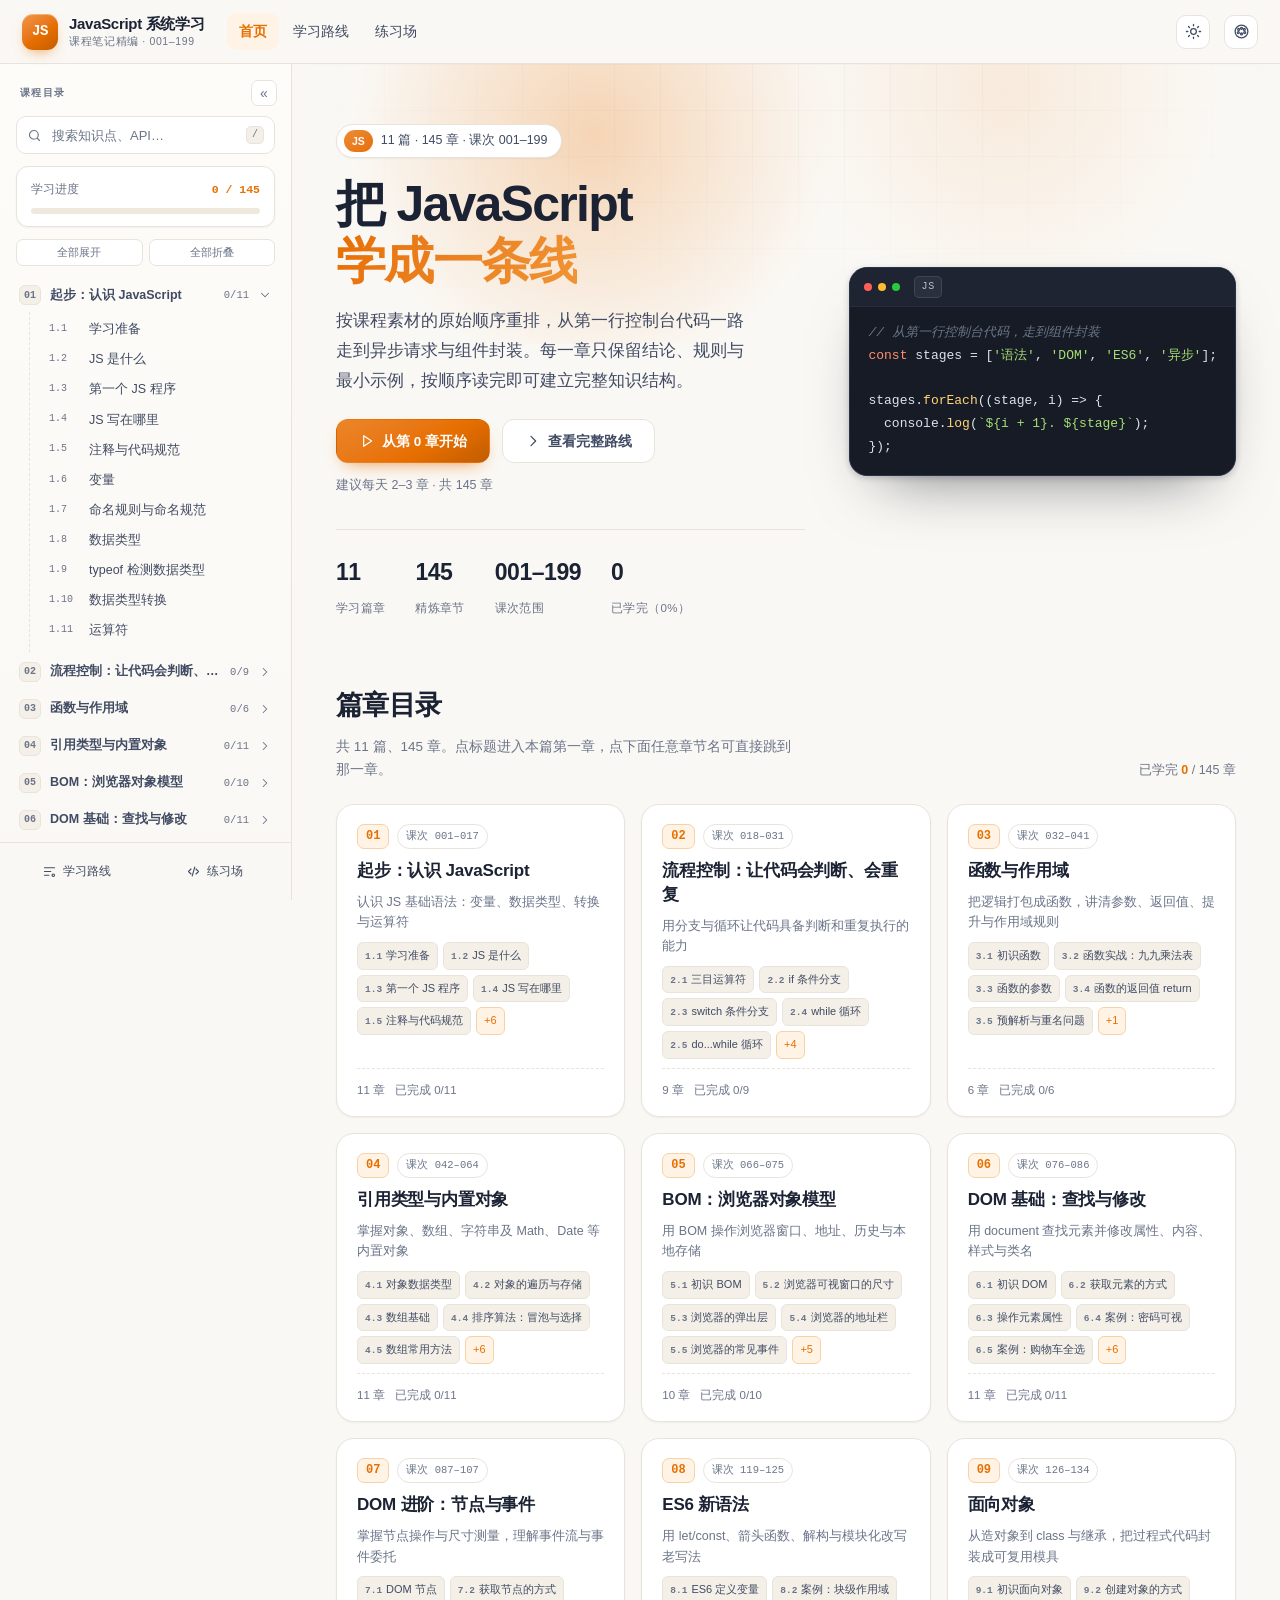
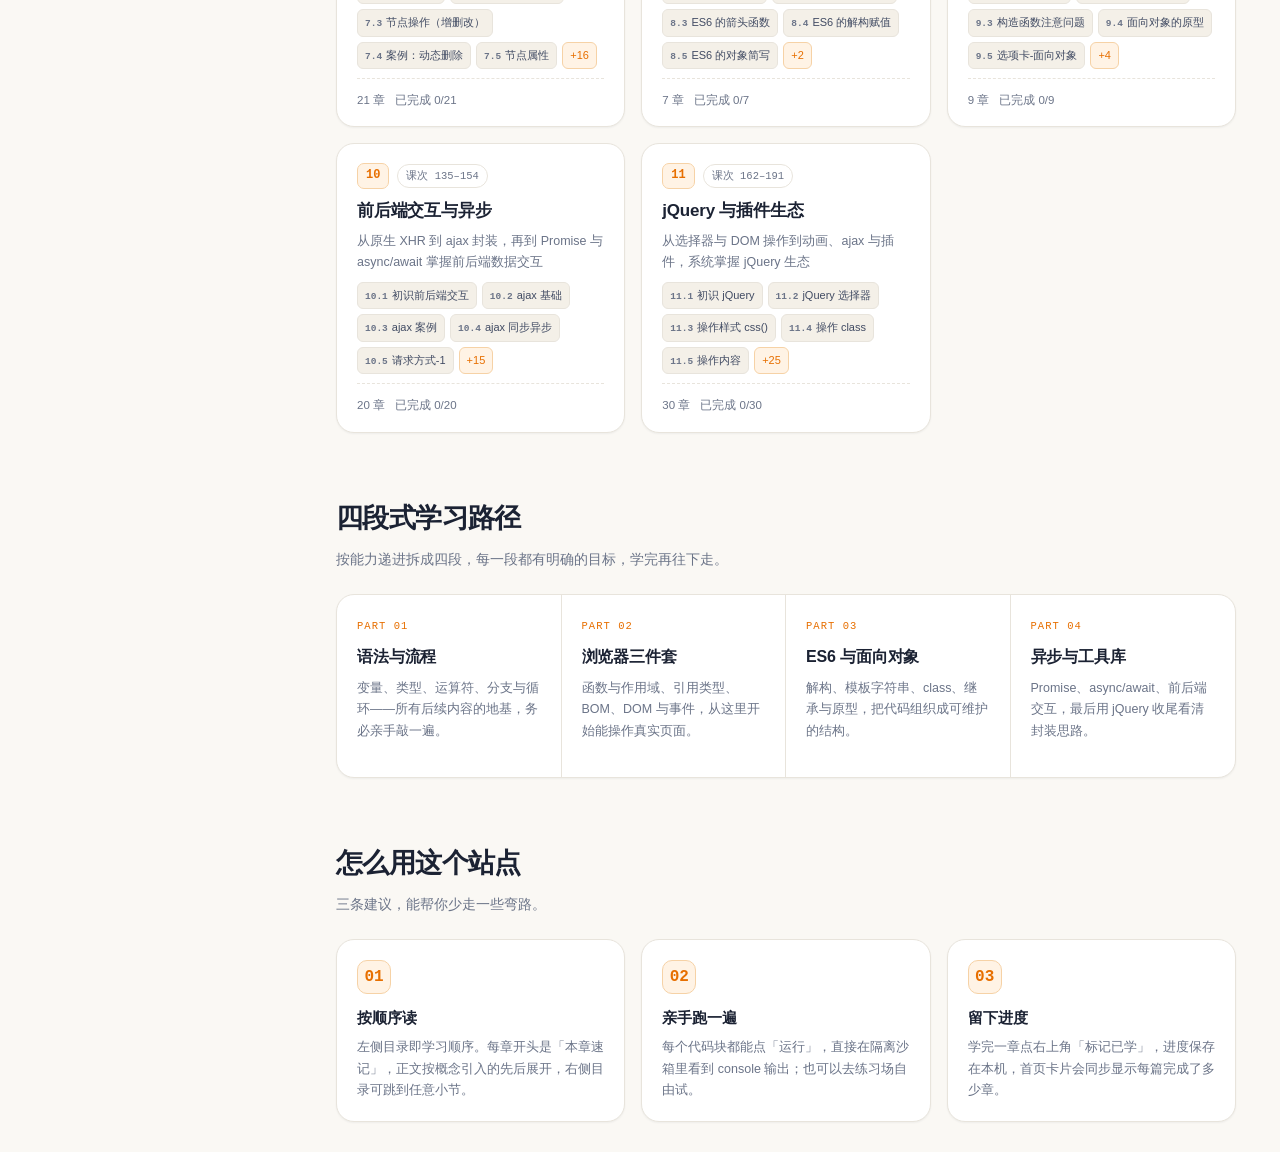
==== index.html @ 67ab448b "deploy: js static site" ====
<!DOCTYPE html>
<html lang="zh-CN" data-theme="warm" data-dark="false" data-font="m" data-leading="normal" data-width="normal">
<head>
  <meta charset="UTF-8" />
  <meta name="viewport" content="width=device-width, initial-scale=1.0" />
  <meta name="description" content="按课程顺序系统学习 JavaScript：从基础语法、BOM、DOM 到 ES6、面向对象、异步交互与 jQuery。" />
  <title>JavaScript 系统学习 · 课程笔记精编</title>
  <script>
    /* 首屏防闪：在样式加载前先把上次选择的主题与阅读参数写到 html 上 */
    (function () {
      var THEMES = ['warm', 'slate', 'forest', 'ocean', 'rose', 'midnight'];
      var saved = null;
      try { saved = JSON.parse(localStorage.getItem('jsweb.appearance') || 'null'); } catch (e) {}
      var q = new URLSearchParams(location.search).get('theme');
      if (q && THEMES.indexOf(q) > -1) saved = Object.assign({}, saved || {}, { theme: q });
      if (!saved) return;
      var root = document.documentElement;
      var t = THEMES.indexOf(saved.theme) > -1 ? saved.theme : 'warm';
      root.setAttribute('data-theme', t);
      root.setAttribute('data-dark', t === 'midnight' ? 'true' : 'false');
      if (saved.ink && saved.ink !== 'auto') root.setAttribute('data-ink', saved.ink);
      if (saved.codeBg) root.setAttribute('data-code-bg', saved.codeBg);
      if (saved.codeInk) root.setAttribute('data-code-ink', saved.codeInk);
      if (saved.font) root.setAttribute('data-font', saved.font);
      if (saved.leading) root.setAttribute('data-leading', saved.leading);
      if (saved.width) root.setAttribute('data-width', saved.width);
    })();
  </script>
  <link rel="stylesheet" href="assets/css/style.css?v=20261111b" />
</head>
<body>

  <!-- ================= 顶栏（整页宽） ================= -->
  <header class="topbar">
    <button class="icon-btn menu-btn" id="menuBtn" aria-label="打开目录">
      <svg viewBox="0 0 24 24" class="icon" aria-hidden="true"><path d="M4 7h16M4 12h16M4 17h16"/></svg>
    </button>

    <a class="brand" href="#/home">
      <span class="brand-mark">JS</span>
      <span class="brand-text">
        <span class="brand-name">JavaScript 系统学习</span>
        <span class="brand-sub">课程笔记精编 · 001–199</span>
      </span>
    </a>

    <nav class="topbar-nav" aria-label="主导航">
      <a href="#/home" data-nav="home" class="active">首页</a>
      <a href="#/roadmap" data-nav="roadmap">学习路线</a>
      <a href="#/playground" data-nav="playground">练习场</a>
    </nav>

    <div class="topbar-spacer"></div>

    <button class="icon-btn" id="themeBtn" aria-label="切换明暗" title="快速切换明暗">
      <svg viewBox="0 0 24 24" class="icon icon-sun" aria-hidden="true"><circle cx="12" cy="12" r="4"/><path d="M12 2v2M12 20v2M4.9 4.9l1.4 1.4M17.7 17.7l1.4 1.4M2 12h2M20 12h2M4.9 19.1l1.4-1.4M17.7 6.3l1.4-1.4"/></svg>
      <svg viewBox="0 0 24 24" class="icon icon-moon" aria-hidden="true"><path d="M20 14.5A8.5 8.5 0 1 1 9.5 4a7 7 0 0 0 10.5 10.5z"/></svg>
    </button>
    <button class="icon-btn" id="settingsBtn" aria-label="阅读外观设置" title="阅读外观设置">
      <svg viewBox="0 0 24 24" class="icon" aria-hidden="true"><circle cx="12" cy="12" r="9"/><circle cx="8" cy="9" r="1.4"/><circle cx="12" cy="7.5" r="1.4"/><circle cx="16" cy="9" r="1.4"/><circle cx="16.5" cy="13.5" r="1.4"/><circle cx="12" cy="15.5" r="1.4"/><circle cx="7.5" cy="13.5" r="1.4"/></svg>
    </button>
    <button class="text-btn" id="doneBtn" hidden>
      <svg viewBox="0 0 24 24" class="icon" aria-hidden="true"><path d="M4 12l5 5L20 6"/></svg>
      <span>标记已学</span>
    </button>

    <div class="read-progress" id="readProgress" hidden></div>

    <div class="settings-panel" id="settingsPanel" hidden>
      <div class="settings-head"><strong>阅读外观</strong><button id="settingsReset" type="button">重置</button></div>
      <div class="settings-body">
      <div class="settings-group">
        <label>主题风格 <span class="label-note">· 整套配色</span></label>
        <div class="theme-grid" data-group="theme">
          <button type="button" data-val="warm" title="暖纸橙 · 默认">
            <span class="theme-prev prev-warm"></span><span class="theme-name">暖纸橙</span>
          </button>
          <button type="button" data-val="slate" title="石墨靛 · 冷灰">
            <span class="theme-prev prev-slate"></span><span class="theme-name">石墨靛</span>
          </button>
          <button type="button" data-val="forest" title="森绿 · 米绿底">
            <span class="theme-prev prev-forest"></span><span class="theme-name">森绿</span>
          </button>
          <button type="button" data-val="ocean" title="海蓝 · 淡蓝底">
            <span class="theme-prev prev-ocean"></span><span class="theme-name">海蓝</span>
          </button>
          <button type="button" data-val="rose" title="玫瑰 · 浅粉底">
            <span class="theme-prev prev-rose"></span><span class="theme-name">玫瑰</span>
          </button>
          <button type="button" data-val="midnight" title="深夜 · 暗色">
            <span class="theme-prev prev-midnight"></span><span class="theme-name">深夜</span>
          </button>
        </div>
      </div>
      <div class="settings-group">
        <label>正文文字颜色 <span class="label-note">· 只改字色</span></label>
        <div class="opt-grid" data-group="ink">
          <button type="button" class="opt" data-val="auto"><i class="ink-auto"></i>自动</button>
          <button type="button" class="opt" data-val="black"><i class="ink-black"></i>纯黑</button>
          <button type="button" class="opt" data-val="gray"><i class="ink-gray"></i>深灰</button>
          <button type="button" class="opt" data-val="brown"><i class="ink-brown"></i>暖褐</button>
          <button type="button" class="opt" data-val="navy"><i class="ink-navy"></i>藏青</button>
        </div>
      </div>
      <div class="settings-group">
        <label>代码块背景</label>
        <div class="opt-grid" data-group="codeBg">
          <button type="button" class="opt" data-val="dark"><i class="cb-dark"></i>深墨</button>
          <button type="button" class="opt" data-val="black"><i class="cb-black"></i>纯黑</button>
          <button type="button" class="opt" data-val="navy"><i class="cb-navy"></i>深蓝</button>
          <button type="button" class="opt" data-val="light"><i class="cb-light"></i>浅色</button>
        </div>
      </div>
      <div class="settings-group">
        <label>代码字体颜色</label>
        <div class="opt-grid" data-group="codeInk">
          <button type="button" class="opt" data-val="default"><i class="ci-default"></i>彩色</button>
          <button type="button" class="opt" data-val="bright"><i class="ci-bright"></i>高亮</button>
          <button type="button" class="opt" data-val="soft"><i class="ci-soft"></i>柔和</button>
          <button type="button" class="opt" data-val="mono"><i class="ci-mono"></i>单色</button>
        </div>
      </div>
      <div class="settings-group">
        <label>排版</label>
        <div class="two-col">
          <div class="mini">
            <label>正文字号</label>
            <div class="seg" data-group="font">
              <button type="button" data-val="s">小</button>
              <button type="button" data-val="m">标准</button>
              <button type="button" data-val="l">大</button>
              <button type="button" data-val="xl">特大</button>
            </div>
          </div>
          <div class="mini">
            <label>行间距</label>
            <div class="seg" data-group="leading">
              <button type="button" data-val="compact">紧凑</button>
              <button type="button" data-val="normal">标准</button>
              <button type="button" data-val="relaxed">宽松</button>
            </div>
          </div>
          <div class="mini">
            <label>内容宽度</label>
            <div class="seg" data-group="width">
              <button type="button" data-val="narrow">窄</button>
              <button type="button" data-val="normal">标准</button>
              <button type="button" data-val="wide">宽</button>
            </div>
          </div>
        </div>
      </div>
      </div>
      <div class="settings-tip">主题与阅读参数会自动保存在本机浏览器；也可以用 <code>?theme=warm</code> 这类链接直接指定主题。</div>
    </div>
  </header>

  <!-- ================= 外壳：左目录 + 中内容 + 右小节 ================= -->
  <div class="shell">
    <aside class="sidebar" id="sidebar">
      <div class="side-head">
        <span class="side-head-title">课程目录</span>
        <button class="side-collapse" id="sideCollapseBtn" type="button" aria-label="收起目录" title="收起目录">«</button>
      </div>

      <div class="side-search">
        <svg viewBox="0 0 24 24" class="icon" aria-hidden="true"><circle cx="11" cy="11" r="7"/><path d="M20 20l-3.6-3.6"/></svg>
        <input type="search" id="searchInput" placeholder="搜索知识点、API…" autocomplete="off" aria-label="搜索章节" />
        <kbd>/</kbd>
      </div>
      <div class="search-panel" id="searchPanel" hidden></div>

      <div class="side-progress">
        <div class="side-progress-head">
          <span>学习进度</span>
          <strong id="progressText">0 / 0</strong>
        </div>
        <div class="progress-track"><div class="progress-fill" id="progressFill"></div></div>
      </div>

      <div class="nav-tools">
        <button type="button" id="expandAll">全部展开</button>
        <button type="button" id="collapseAll">全部折叠</button>
      </div>
      <nav class="side-nav" id="sideNav" aria-label="章节导航"></nav>

      <div class="side-foot">
        <a href="#/roadmap" class="foot-link" data-nav="roadmap">
          <svg viewBox="0 0 24 24" class="icon" aria-hidden="true"><path d="M4 6h16M4 12h10M4 18h7"/><circle cx="18" cy="18" r="2"/></svg>
          学习路线
        </a>
        <a href="#/playground" class="foot-link" data-nav="playground">
          <svg viewBox="0 0 24 24" class="icon" aria-hidden="true"><path d="M8 8l-4 4 4 4M16 8l4 4-4 4M14 5l-4 14"/></svg>
          练习场
        </a>
      </div>
    </aside>

    <div class="sidebar-mask" id="sidebarMask"></div>

    <main class="main">
      <button class="side-expand" id="sideExpandBtn" type="button" aria-label="展开目录" title="展开目录">
        <svg viewBox="0 0 24 24" class="icon" aria-hidden="true"><path d="M9 5l7 7-7 7"/></svg>
      </button>
      <div class="doc-with-toc" id="docWrap">
        <div class="doc" id="view" tabindex="-1"></div>
        <aside class="toc" id="pageToc" hidden aria-label="本页目录"></aside>
      </div>
    </main>
  </div>

  <div class="toast" id="toast" role="status" aria-live="polite"></div>

  <script src="assets/data/content.js?v=20261111b"></script>
  <script src="assets/js/markdown.js?v=20261111b"></script>
  <script src="assets/js/runner.js?v=20261111b"></script>
  <script src="assets/js/app.js?v=20261111b"></script>
</body>
</html>
---- assets/css/style.css ----
/* ============================================================
   JavaScript 系统学习 · 视觉系统
   与 java/ 站点保持同一套设计语言：
   暖纸底 + 细描边 + 深色代码块 + 橙色强调
   主题：html[data-theme] = warm | slate | forest | ocean | rose | midnight
   ============================================================ */

/* ---------- 暖纸橙（默认） ---------- */
html[data-theme="warm"] {
  --bg: #faf8f4;
  --bg-soft: #f4f0e8;
  --bg-hover: #efe8dc;
  --panel: #ffffff;
  --panel-2: #fdfcf9;
  --border: #e8e4dc;
  --border-strong: #d8d1c3;
  --text: #1b2233;
  --text-2: #414b63;
  --text-3: #6b7488;
  --accent: #e76f00;
  --accent-strong: #c25c00;
  --accent-soft: #fff3e5;
  --accent-border: #f6d2a6;
  --ok: #17876a;
  --tip: #17876a;
  --warn: #b4690e;
  --amber: #a86412;
}

/* ---------- 石墨靛 ---------- */
html[data-theme="slate"] {
  --bg: #f6f7fa;
  --bg-soft: #eef0f5;
  --bg-hover: #e4e7ef;
  --panel: #ffffff;
  --panel-2: #fbfcfe;
  --border: #e1e5ec;
  --border-strong: #ccd2dd;
  --text: #182032;
  --text-2: #455066;
  --text-3: #6c778c;
  --accent: #4a5bd0;
  --accent-strong: #3746b4;
  --accent-soft: #eef1ff;
  --accent-border: #d2d9ff;
  --ok: #157f5c;
  --tip: #0f766e;
  --warn: #a8660d;
  --amber: #9a6a12;
}

/* ---------- 森绿 ---------- */
html[data-theme="forest"] {
  --bg: #f5f9f4;
  --bg-soft: #eaf2e7;
  --bg-hover: #dfead9;
  --panel: #fdfefb;
  --panel-2: #fbfdf8;
  --border: #dde8d8;
  --border-strong: #c5d6bc;
  --text: #1c2a20;
  --text-2: #46604e;
  --text-3: #6f8877;
  --accent: #2f855a;
  --accent-strong: #226b46;
  --accent-soft: #e7f4ea;
  --accent-border: #bfe2ce;
  --ok: #1d7a4d;
  --tip: #0f766e;
  --warn: #96650f;
  --amber: #8a6514;
}

/* ---------- 海蓝 ---------- */
html[data-theme="ocean"] {
  --bg: #f4f8fd;
  --bg-soft: #eaf2fb;
  --bg-hover: #dde9f7;
  --panel: #fbfdff;
  --panel-2: #f9fcff;
  --border: #dbe6f3;
  --border-strong: #c2d3e7;
  --text: #16233a;
  --text-2: #3f5271;
  --text-3: #6b809c;
  --accent: #2563c9;
  --accent-strong: #1c4fa5;
  --accent-soft: #e7f0fd;
  --accent-border: #c6dcf7;
  --ok: #12796a;
  --tip: #0d7c8a;
  --warn: #a76510;
  --amber: #96690f;
}

/* ---------- 玫瑰 ---------- */
html[data-theme="rose"] {
  --bg: #fdf7f7;
  --bg-soft: #f9edee;
  --bg-hover: #f2dfe1;
  --panel: #fffdfd;
  --panel-2: #fffafb;
  --border: #f0dcdf;
  --border-strong: #e2c4c8;
  --text: #2b1f22;
  --text-2: #5c4348;
  --text-3: #8a6d72;
  --accent: #c94b63;
  --accent-strong: #a83a50;
  --accent-soft: #fdecef;
  --accent-border: #f3c8d0;
  --ok: #1a7a5e;
  --tip: #0f7381;
  --warn: #a8620c;
  --amber: #9b6512;
}

/* ---------- 深夜（暗色） ---------- */
html[data-theme="midnight"] {
  --bg: #15171d;
  --bg-soft: #1b1e26;
  --bg-hover: #242833;
  --panel: #1e222b;
  --panel-2: #22262f;
  --border: #2c313d;
  --border-strong: #3b4250;
  --text: #e9e7e2;
  --text-2: #b3b8c4;
  --text-3: #878e9d;
  --accent: #ff9d3d;
  --accent-strong: #ffb262;
  --accent-soft: #2c2519;
  --accent-border: #4a3a22;
  --ok: #6bd0a0;
  --tip: #5ed0bf;
  --warn: #e8a863;
  --amber: #e2b668;
}

/* ---------- 共享变量 ---------- */
:root {
  --code-bg: #171b26;
  --code-head: #1e2432;
  --code-border: #262d3d;
  --code-text: #dbe2f0;
  --code-kw: #ff8f6b;
  --code-str: #a5e075;
  --code-num: #f6bd6b;
  --code-com: #6b7789;
  --code-fn: #ffd479;

  --shadow-sm: 0 1px 2px rgba(27, 34, 51, .05);
  --shadow: 0 4px 16px -4px rgba(27, 34, 51, .10), 0 1px 3px rgba(27, 34, 51, .04);
  --shadow-lg: 0 18px 46px -18px rgba(27, 34, 51, .22), 0 4px 12px -6px rgba(27, 34, 51, .08);

  --radius-sm: 8px;
  --radius: 12px;
  --radius-lg: 18px;
  --topbar-h: 64px;

  --sans: -apple-system, BlinkMacSystemFont, "Segoe UI", "PingFang SC",
    "Hiragino Sans GB", "Microsoft YaHei", "Source Han Sans SC", sans-serif;
  --mono: "JetBrains Mono", "Cascadia Code", "SFMono-Regular", Consolas,
    "Liberation Mono", Menlo, monospace;

  --f-base: 15.5px;
  --f-prose: 15.5px;
  --f-code: 13px;
  --f-h1: 40px;
  --f-h3: 21px;
  --lh: 1.78;
  --content-w: 800px;

  /* 语义色底：跟随主题色与背景调和 */
  --tip-soft: #e9f7f2;
  --tip-border: #cdece2;
  --warn-soft: #fdf6e9;
  --warn-border: #f3e0bd;
  --amber-soft: #fdf6e6;
  --amber-border: #f0e0bb;
}

@supports (color: color-mix(in srgb, red 10%, white)) {
  :root {
    --tip-soft: color-mix(in srgb, var(--tip) 11%, var(--bg));
    --tip-border: color-mix(in srgb, var(--tip) 27%, var(--bg));
    --warn-soft: color-mix(in srgb, var(--warn) 12%, var(--bg));
    --warn-border: color-mix(in srgb, var(--warn) 28%, var(--bg));
    --amber-soft: color-mix(in srgb, var(--amber) 12%, var(--bg));
    --amber-border: color-mix(in srgb, var(--amber) 28%, var(--bg));
  }
}

/* 暗色主题的阴影与代码块 */
html[data-dark="true"] {
  --shadow-sm: 0 1px 2px rgba(0, 0, 0, .3);
  --shadow: 0 4px 18px rgba(0, 0, 0, .34);
  --shadow-lg: 0 20px 50px rgba(0, 0, 0, .5);
  --code-bg: #1a1e28;
  --code-head: #232936;
  --code-border: #262c3a;
}

/* ============ 字号 / 行距 / 宽度 ============ */
html[data-font="s"] { --f-base: 14px; --f-prose: 14px; --f-code: 12px; --f-h1: 34px; --f-h3: 19px; }
html[data-font="l"] { --f-base: 16.5px; --f-prose: 16.5px; --f-code: 14px; --f-h1: 43px; --f-h3: 23px; }
html[data-font="xl"] { --f-base: 17.5px; --f-prose: 18px; --f-code: 15px; --f-h1: 46px; --f-h3: 25px; }
html[data-leading="compact"] { --lh: 1.6; }
html[data-leading="relaxed"] { --lh: 2.05; }
html[data-width="narrow"] { --content-w: 700px; }
html[data-width="wide"] { --content-w: 980px; }

/* ============ 基础 ============ */
* { box-sizing: border-box; }
[hidden] { display: none !important; }
html, body { margin: 0; padding: 0; height: 100%; }
body {
  font-family: var(--sans);
  background: var(--bg);
  color: var(--text);
  font-size: var(--f-base);
  line-height: 1.75;
  -webkit-font-smoothing: antialiased;
  text-rendering: optimizeLegibility;
}
a { color: inherit; text-decoration: none; }
button, input, textarea { font-family: inherit; }
button { cursor: pointer; }
.icon { width: 18px; height: 18px; fill: none; stroke: currentColor; stroke-width: 1.8; stroke-linecap: round; stroke-linejoin: round; flex: none; }
::selection { background: var(--accent-border); color: var(--text); }
* { scrollbar-width: thin; scrollbar-color: var(--border-strong) transparent; }
*::-webkit-scrollbar { width: 9px; height: 9px; }
*::-webkit-scrollbar-thumb { background: var(--border-strong); border-radius: 8px; border: 2px solid transparent; background-clip: padding-box; }
*::-webkit-scrollbar-thumb:hover { background: var(--text-3); background-clip: padding-box; }

/* ============ 布局：顶栏 + 左目录 + 中内容 + 右小节 ============ */
.shell { display: flex; align-items: flex-start; padding-top: var(--topbar-h); min-height: 100vh; }
.main { flex: 1; min-width: 0; }
.doc-with-toc {
  display: flex; align-items: flex-start; gap: 40px;
  max-width: 1180px; margin: 0 auto; padding: 0;
}
.doc-with-toc.is-reader { padding: 38px 44px 90px; }
.doc { flex: 1; min-width: 0; outline: none; }
.doc-with-toc.has-toc .doc { max-width: var(--content-w); }
.doc-with-toc:not(.is-reader) > .doc > .content { padding: 34px 44px 84px; }

/* 右侧本页目录 */
.toc {
  position: sticky; top: calc(var(--topbar-h) + 30px);
  width: 210px; flex: none; font-size: 12.5px;
  max-height: calc(100vh - var(--topbar-h) - 56px); overflow-y: auto;
}
.toc[hidden] { display: none; }
.toc-title {
  font-size: 10px; font-weight: 700; letter-spacing: .13em; text-transform: uppercase;
  color: var(--text-3); margin-bottom: 10px;
}
.toc-item {
  display: block; width: 100%; text-align: left; border: 0; background: transparent;
  color: var(--text-3); font-size: 12.5px; line-height: 1.5;
  padding: 5px 0 5px 11px; border-left: 2px solid var(--border); cursor: pointer;
  transition: color .15s, border-color .15s;
}
.toc-item:hover { color: var(--text); border-left-color: var(--border-strong); }
.toc-item.on { color: var(--accent); border-left-color: var(--accent); font-weight: 650; }

/* ============ 侧边栏 ============ */
.sidebar {
  position: sticky;
  top: var(--topbar-h);
  width: 292px;
  flex: none;
  height: calc(100vh - var(--topbar-h));
  background: linear-gradient(180deg, var(--panel-2), var(--bg));
  border-right: 1px solid var(--border);
  display: flex;
  flex-direction: column;
  z-index: 30;
}
.side-head {
  display: flex; align-items: center; justify-content: space-between;
  padding: 16px 14px 10px 20px;
}
.side-head-title {
  font-size: 10px; font-weight: 700; letter-spacing: .14em;
  text-transform: uppercase; color: var(--text-3);
}
.side-collapse {
  flex: none; width: 26px; height: 26px;
  border: 1px solid var(--border); background: var(--panel); color: var(--text-3);
  border-radius: 7px; font-size: 14px; line-height: 1; display: grid; place-items: center;
  transition: .16s;
}
.side-collapse:hover { color: var(--accent); border-color: var(--accent-border); background: var(--accent-soft); }
.brand-mark {
  width: 36px; height: 36px; flex: none;
  display: grid; place-items: center;
  border-radius: 11px;
  background: var(--accent);
  background: linear-gradient(145deg,
    color-mix(in srgb, var(--accent) 72%, #ffffff),
    var(--accent) 55%,
    var(--accent-strong));
  color: #fff;
  font-family: var(--mono);
  font-weight: 700; font-size: 14px; letter-spacing: -.5px;
  box-shadow: 0 6px 14px -6px color-mix(in srgb, var(--accent) 70%, transparent),
    inset 0 1px 0 rgba(255, 255, 255, .35);
}
html[data-dark="true"] .brand-mark { color: #171a22; }
.brand-text { display: flex; flex-direction: column; line-height: 1.25; min-width: 0; }
.brand-text strong { font-size: 14.5px; letter-spacing: -.2px; font-weight: 700; }
.brand-text small { font-size: 10.5px; color: var(--text-3); margin-top: 3px; letter-spacing: .06em; }

.side-search {
  margin: 0 16px 12px;
  display: flex; align-items: center; gap: 8px;
  background: var(--panel);
  border: 1px solid var(--border);
  border-radius: 10px;
  padding: 0 10px;
  height: 38px;
  transition: border-color .16s, box-shadow .16s;
}
.side-search:focus-within { border-color: var(--accent-border); box-shadow: 0 0 0 3px var(--accent-soft); }
.side-search .icon { width: 15px; height: 15px; color: var(--text-3); }
.side-search input { flex: 1; min-width: 0; border: 0; outline: 0; background: transparent; color: var(--text); font-size: 13px; }
.side-search input::placeholder { color: var(--text-3); }
.side-search input::-webkit-search-cancel-button,
.side-search input::-webkit-search-decoration { -webkit-appearance: none; appearance: none; }
.side-search kbd {
  font-family: var(--mono); font-size: 10px; color: var(--text-3);
  border: 1px solid var(--border); border-radius: 5px; padding: 0 5px; line-height: 16px;
  background: var(--bg-soft);
}

.search-panel {
  position: absolute; left: 12px; right: 12px; top: 96px;
  max-height: 380px; overflow-y: auto;
  background: var(--panel); border: 1px solid var(--border-strong);
  border-radius: var(--radius); box-shadow: var(--shadow-lg); z-index: 60; padding: 6px;
}
.search-panel[hidden] { display: none; }
.search-hit { display: block; width: 100%; text-align: left; border: 0; background: transparent; border-radius: 8px; padding: 8px 10px; color: var(--text); }
.search-hit:hover, .search-hit:focus { background: var(--accent-soft); outline: none; }
.search-hit b { display: block; font-size: 13px; font-weight: 650; }
.search-hit span { display: block; font-size: 11.5px; color: var(--text-3); white-space: nowrap; overflow: hidden; text-overflow: ellipsis; }
.search-empty { padding: 14px 12px; color: var(--text-3); font-size: 12.5px; text-align: center; }
.search-count { padding: 6px 10px 8px; font-size: 11px; color: var(--text-3); border-bottom: 1px solid var(--border); margin-bottom: 4px; }
mark { background: var(--accent-soft); color: var(--accent-strong); border-radius: 3px; padding: 0 2px; }

.side-progress {
  margin: 0 16px 12px; padding: 12px 14px;
  background: var(--panel);
  border: 1px solid var(--border);
  border-radius: var(--radius);
  box-shadow: var(--shadow-sm);
}
.side-progress-head { display: flex; justify-content: space-between; align-items: baseline; font-size: 11.5px; color: var(--text-3); margin-bottom: 8px; }
.side-progress-head strong { font-family: var(--mono); font-size: 11.5px; color: var(--accent); font-weight: 700; }
.progress-track { height: 6px; border-radius: 99px; background: var(--bg-hover); overflow: hidden; }
.progress-fill {
  height: 100%; width: 0; border-radius: 99px;
  background: var(--accent);
  background: linear-gradient(90deg, var(--accent), color-mix(in srgb, var(--accent) 55%, #ffd08a));
  transition: width .45s cubic-bezier(.2, .8, .3, 1);
}

.nav-tools { display: flex; gap: 6px; padding: 0 16px 10px; }
.nav-tools button {
  flex: 1; border: 1px solid var(--border); background: var(--panel); color: var(--text-3);
  font-size: 11px; border-radius: 7px; padding: 5px 0; transition: .16s;
}
.nav-tools button:hover { color: var(--accent); border-color: var(--accent-border); background: var(--accent-soft); }

.side-nav { flex: 1; overflow-y: auto; padding: 2px 10px 18px; }
.nav-part { margin-bottom: 3px; }
.nav-part-head {
  width: 100%; display: flex; align-items: center; gap: 9px;
  border: 0; background: transparent; color: var(--text-2);
  padding: 7px 9px; border-radius: 8px; text-align: left;
  font-size: 12.5px; font-weight: 600;
  transition: background .15s, color .15s;
}
.nav-part-head:hover { background: var(--bg-hover); color: var(--text); }
.nav-part-head .part-no {
  font-family: var(--mono); font-size: 10px; color: var(--text-3);
  background: var(--bg-soft); border: 1px solid var(--border);
  border-radius: 6px; min-width: 22px; height: 20px; display: grid; place-items: center; flex: none;
  transition: .15s;
}
.nav-part-head:hover .part-no { color: var(--accent); border-color: var(--accent-border); background: var(--accent-soft); }
.nav-part-head .part-title { flex: 1; min-width: 0; white-space: nowrap; overflow: hidden; text-overflow: ellipsis; }
.nav-part-head .part-count { font-size: 10.5px; color: var(--text-3); font-weight: 400; font-family: var(--mono); }
.nav-part.part-done .part-no { background: var(--tip-soft); color: var(--tip); border-color: var(--tip-border); }
.nav-part-head .chev { width: 14px; height: 14px; transition: transform .2s; color: var(--text-3); }
.nav-part.collapsed .chev { transform: rotate(-90deg); }
.nav-part.collapsed .nav-chapters { display: none; }
.nav-chapters { padding: 2px 0 6px 10px; border-left: 1px dashed var(--border); margin-left: 19px; }
.nav-ch {
  display: flex; align-items: center; gap: 8px;
  padding: 6px 9px; border-radius: 8px;
  font-size: 12.5px; color: var(--text-2); line-height: 1.45;
  position: relative; transition: background .15s, color .15s, box-shadow .15s;
}
.nav-ch:hover { background: var(--panel); color: var(--text); box-shadow: var(--shadow-sm); }
.nav-ch .ch-no { font-family: var(--mono); font-size: 10px; color: var(--text-3); min-width: 32px; flex: none; }
.nav-ch .ch-title { flex: 1; min-width: 0; white-space: nowrap; overflow: hidden; text-overflow: ellipsis; }
.nav-ch .ch-check { width: 13px; height: 13px; color: var(--ok); flex: none; display: none; }
.nav-ch.done .ch-check { display: block; }
.nav-ch.active { background: var(--panel); color: var(--text); font-weight: 650; box-shadow: var(--shadow-sm); }
.nav-ch.active::before {
  content: ""; position: absolute; left: -11px; top: 6px; bottom: 6px; width: 2.5px;
  border-radius: 0 3px 3px 0; background: var(--accent);
}
.nav-ch.active .ch-no { color: var(--accent); }
.nav-hidden { display: none !important; }

.side-foot { border-top: 1px solid var(--border); padding: 10px; display: flex; gap: 6px; }
.foot-link { flex: 1; display: flex; align-items: center; justify-content: center; gap: 6px; padding: 8px 4px; border-radius: 8px; font-size: 12px; color: var(--text-2); transition: .15s; }
.foot-link .icon { width: 15px; height: 15px; }
.foot-link:hover { background: var(--panel); color: var(--accent); box-shadow: var(--shadow-sm); }
.foot-link.active { background: var(--accent-soft); color: var(--accent); box-shadow: inset 0 0 0 1px var(--accent-border); }
.sidebar-mask { display: none; }

/* ============ 顶栏（整页宽，固定） ============ */
.topbar {
  position: fixed; inset: 0 0 auto 0;
  height: var(--topbar-h);
  border-bottom: 1px solid var(--border);
  display: flex; align-items: center; gap: 14px;
  padding: 0 22px;
  background: var(--bg);
  background: color-mix(in srgb, var(--bg) 88%, transparent);
  backdrop-filter: saturate(180%) blur(14px);
  z-index: 50;
}
.brand { display: flex; align-items: center; gap: 11px; flex: none; }
.brand-name { display: block; font-size: 15px; font-weight: 750; letter-spacing: -.02em; line-height: 1.2; }
.brand-sub { display: block; font-size: 10.5px; color: var(--text-3); letter-spacing: .06em; margin-top: 2px; }
.topbar-nav { display: flex; align-items: center; gap: 2px; margin-left: 8px; }
.topbar-nav a {
  font-size: 13.5px; color: var(--text-2); padding: 7px 12px; border-radius: 9px;
  transition: background .16s, color .16s;
}
.topbar-nav a:hover { background: var(--accent-soft); color: var(--accent); }
.topbar-nav a.active { color: var(--accent); background: var(--accent-soft); font-weight: 650; }
.topbar-spacer { flex: 1; }
.read-progress { position: absolute; left: 0; bottom: -1px; height: 2px; width: 0; background: linear-gradient(90deg, var(--accent), #ffb547); z-index: 2; transition: width .1s linear; }
.read-progress[hidden] { display: none; }
.icon-btn {
  width: 34px; height: 34px;
  border: 1px solid var(--border); background: var(--panel); color: var(--text-2);
  border-radius: 10px; display: grid; place-items: center; transition: .16s;
}
.icon-btn:hover { border-color: var(--accent-border); color: var(--accent); background: var(--accent-soft); }
.icon-btn:active { transform: scale(.96); }
.icon-btn .icon { width: 17px; height: 17px; }
.icon-moon { display: none; }
html[data-dark="true"] .icon-sun { display: none; }
html[data-dark="true"] .icon-moon { display: block; }
.text-btn {
  display: flex; align-items: center; gap: 6px; height: 34px; padding: 0 12px;
  border: 1px solid var(--border); background: var(--panel); color: var(--text-2);
  border-radius: 10px; font-size: 12.5px; font-weight: 500; transition: .16s;
}
.text-btn:hover { border-color: var(--accent-border); color: var(--accent); background: var(--accent-soft); }
.text-btn.is-done { border-color: var(--tip-border); background: var(--tip-soft); color: var(--tip); }
.text-btn .icon { width: 15px; height: 15px; }
.menu-btn { display: none; }

/* ============ 页面通用 ============ */
.eyebrow {
  display: inline-flex; align-items: center; gap: 8px;
  font-size: 11px; font-weight: 700; letter-spacing: .12em; text-transform: uppercase;
  color: var(--accent); background: var(--accent-soft); border: 1px solid var(--accent-border);
  padding: 4px 11px; border-radius: 99px; margin-bottom: 16px;
  width: fit-content;
}
h1.page-title { font-size: var(--f-h1); line-height: 1.2; letter-spacing: -.025em; margin: 0 0 14px; font-weight: 800; }
.page-lead { font-size: 16.5px; color: var(--text-2); line-height: 1.8; margin: 0 0 28px; max-width: 66ch; }

.btn {
  display: inline-flex; align-items: center; gap: 7px;
  height: 40px; padding: 0 18px; border-radius: 10px;
  font-size: 13.5px; font-weight: 600; border: 1px solid transparent;
  transition: transform .16s, box-shadow .16s, background .16s;
  white-space: nowrap;
}
.btn:hover { transform: translateY(-1px); }
.btn-primary {
  background: var(--accent);
  background: linear-gradient(150deg, color-mix(in srgb, var(--accent) 84%, #ffffff), var(--accent) 60%, var(--accent-strong));
  color: #fff;
  box-shadow: 0 8px 18px -10px color-mix(in srgb, var(--accent) 85%, transparent);
}
html[data-dark="true"] .btn-primary { color: #171a22; }
.btn-primary:hover { filter: brightness(1.04); }
.btn-ghost { background: var(--panel); border-color: var(--border); color: var(--text-2); }
.btn-ghost:hover { border-color: var(--accent-border); color: var(--accent); }
.btn .icon { width: 16px; height: 16px; }

.section-title {
  font-size: 24px; font-weight: 780; letter-spacing: -.02em;
  margin: 46px 0 6px; display: flex; align-items: center; gap: 11px;
}
.section-title::before { content: ""; width: 3px; height: 18px; border-radius: 3px; background: var(--accent); }
.section-sub { font-size: 13.5px; color: var(--text-3); margin: 0 0 18px; line-height: 1.7; }

/* ============ 首页 ============ */
.home { padding-bottom: 30px; }
.hero {
  position: relative; overflow: hidden;
  max-width: 1180px; margin: 0 auto; padding: 60px 44px 44px;
}
.hero::before {
  content: ""; position: absolute; inset: -40% -10% auto -10%; height: 520px;
  background:
    radial-gradient(closest-side, color-mix(in srgb, var(--accent) 26%, transparent), transparent 78%) 16% 0/620px 620px no-repeat,
    radial-gradient(closest-side, color-mix(in srgb, var(--accent) 10%, transparent), transparent 78%) 84% 14%/540px 540px no-repeat;
  pointer-events: none; z-index: 0;
}
.hero-grid {
  position: absolute; inset: 0; z-index: 0; opacity: .5;
  background-image: linear-gradient(color-mix(in srgb, var(--text) 5%, transparent) 1px, transparent 1px),
    linear-gradient(90deg, color-mix(in srgb, var(--text) 5%, transparent) 1px, transparent 1px);
  background-size: 46px 46px;
  mask-image: radial-gradient(ellipse 80% 60% at 50% 0%, #000 20%, transparent 75%);
  -webkit-mask-image: radial-gradient(ellipse 80% 60% at 50% 0%, #000 20%, transparent 75%);
}
.hero-inner { position: relative; z-index: 1; display: grid; grid-template-columns: 1.12fr .88fr; gap: 44px; align-items: center; }
.hero-badge {
  display: inline-flex; align-items: center; gap: 8px; font-size: 12.5px;
  background: var(--panel); border: 1px solid var(--border); border-radius: 99px;
  padding: 5px 13px 5px 7px; color: var(--text-2); box-shadow: var(--shadow-sm); margin-bottom: 18px;
}
.hero-badge i {
  font-style: normal; font-size: 10.5px; font-weight: 700; color: #fff;
  background: linear-gradient(140deg, color-mix(in srgb, var(--accent) 80%, #fff), var(--accent));
  border-radius: 99px; padding: 2px 8px;
}
.hero h1 { font-size: 50px; line-height: 1.14; letter-spacing: -.035em; margin: 0 0 16px; font-weight: 800; }
.hero h1 .hl {
  background: linear-gradient(120deg, var(--accent), color-mix(in srgb, var(--accent) 62%, #ffd08a));
  -webkit-background-clip: text; background-clip: text; color: transparent;
}
.hero p.sub { font-size: 16.5px; line-height: 1.8; color: var(--text-2); max-width: 46ch; margin: 0 0 24px; }
.hero-actions { display: flex; gap: 12px; flex-wrap: wrap; align-items: center; }
.hero-actions .btn { height: 44px; padding: 0 22px; border-radius: 12px; }
.hero-actions .note { font-size: 12.5px; color: var(--text-3); }
.hero-stats { display: flex; gap: 30px; margin-top: 32px; padding-top: 22px; border-top: 1px solid var(--border); flex-wrap: wrap; }
.hero-stats div strong { display: block; font-size: 23px; font-weight: 800; letter-spacing: -.02em; font-variant-numeric: tabular-nums; color: var(--text); }
.hero-stats div span { font-size: 11.5px; color: var(--text-3); letter-spacing: .03em; }

.hero-code {
  position: relative; border-radius: var(--radius-lg); overflow: visible;
  background: var(--code-bg); border: 1px solid #2a3346;
  box-shadow: 0 30px 64px -32px rgba(20, 26, 40, .6), 0 2px 6px rgba(20, 26, 40, .2);
}
.hero-code .code-block { margin: 0; border: 0; box-shadow: none; border-radius: var(--radius-lg); }
.hero-code pre { font-size: 12.5px; }
.section-block { max-width: 1180px; margin: 0 auto; padding: 18px 44px 0; }
.section-head { display: flex; align-items: flex-end; justify-content: space-between; gap: 20px; margin-bottom: 22px; flex-wrap: wrap; }
.section-head h2 { font-size: 27px; letter-spacing: -.022em; margin: 0; font-weight: 780; }
.section-head p { margin: 7px 0 0; color: var(--text-3); font-size: 13.5px; max-width: 62ch; line-height: 1.7; }
.section-head .aside { font-size: 12.5px; color: var(--text-3); }
.section-head .aside b { color: var(--accent); font-variant-numeric: tabular-nums; }

/* 篇章卡片 */
.part-grid { display: grid; grid-template-columns: repeat(3, 1fr); gap: 16px; }
.part-card {
  position: relative; display: flex; flex-direction: column; gap: 9px;
  padding: 19px 20px 16px; border-radius: var(--radius-lg);
  background: var(--panel); border: 1px solid var(--border);
  box-shadow: var(--shadow-sm); overflow: hidden;
  transition: transform .2s cubic-bezier(.2, .8, .3, 1), border-color .2s, box-shadow .2s;
}
.part-card::after {
  content: ""; position: absolute; left: 0; top: 0; height: 3px; width: 0;
  background: linear-gradient(90deg, var(--accent), #ffb547); transition: width .28s;
}
.part-card:hover { transform: translateY(-4px); box-shadow: var(--shadow-lg); border-color: var(--accent-border); }
.part-card:hover::after { width: 100%; }
.pc-top { display: flex; align-items: center; gap: 8px; }
.pc-num {
  font-family: var(--mono); font-size: 12px; font-weight: 700; color: var(--accent);
  background: var(--accent-soft); border: 1px solid var(--accent-border);
  border-radius: 7px; padding: 2px 8px; line-height: 1.6;
}
.pc-range { font-family: var(--mono); font-size: 10.5px; color: var(--text-3); border: 1px solid var(--border); border-radius: 99px; padding: 2px 8px; }
.pc-done { margin-left: auto; color: var(--ok); display: none; }
.part-card.is-done .pc-done { display: block; }
.part-card h3 { margin: 1px 0 0; font-size: 17px; letter-spacing: -.012em; font-weight: 720; line-height: 1.4; }
.part-card h3 a { color: var(--text); }
.part-card h3 a:hover { color: var(--accent); }
.part-card > p { margin: 0; font-size: 12.5px; color: var(--text-3); line-height: 1.65; }
.pc-chips { display: flex; flex-wrap: wrap; gap: 5px; }
.pc-chip {
  font-size: 11px; color: var(--text-2); background: var(--bg-soft);
  border: 1px solid var(--border); border-radius: 6px; padding: 3px 7px;
  transition: .15s; white-space: nowrap;
}
.pc-chip:hover { background: var(--accent-soft); color: var(--accent-strong); border-color: var(--accent-border); }
.pc-chip b { font-family: var(--mono); font-size: 9.5px; font-weight: 600; color: var(--text-3); margin-right: 4px; }
.pc-chip:hover b { color: var(--accent); }
.pc-chip.done { color: var(--ok); background: var(--tip-soft); border-color: var(--tip-border); }
.pc-chip.more { color: var(--accent); border-color: var(--accent-border); background: var(--accent-soft); }
.pc-foot {
  display: flex; align-items: center; gap: 10px; margin-top: auto;
  padding-top: 11px; border-top: 1px dashed var(--border);
  font-size: 11.5px; color: var(--text-3);
}
.pc-foot .go { margin-left: auto; color: var(--accent); font-weight: 650; opacity: 0; transform: translateX(-4px); transition: .2s; }
.part-card:hover .pc-foot .go { opacity: 1; transform: none; }

/* 学习路径 */
.path {
  display: grid; grid-template-columns: repeat(4, 1fr);
  border: 1px solid var(--border); border-radius: var(--radius-lg);
  overflow: hidden; background: var(--panel); box-shadow: var(--shadow-sm);
}
.path-step { padding: 22px 20px; border-right: 1px solid var(--border); }
.path-step:last-child { border-right: none; }
.path-step .idx { font-family: var(--mono); font-size: 10.5px; color: var(--accent); letter-spacing: .1em; }
.path-step h4 { margin: 8px 0 7px; font-size: 16px; letter-spacing: -.01em; }
.path-step p { margin: 0 0 13px; font-size: 12.5px; color: var(--text-3); line-height: 1.7; }
.path-step .chips { display: flex; flex-wrap: wrap; gap: 5px; }
.path-step .chips a {
  font-size: 11px; padding: 3px 8px; border-radius: 6px;
  background: var(--bg-soft); color: var(--text-2);
}
.path-step .chips a:hover { background: var(--accent-soft); color: var(--accent); }

/* 学习建议 */
.tips-grid { display: grid; grid-template-columns: repeat(3, 1fr); gap: 16px; }
.tip-card {
  padding: 20px; border-radius: var(--radius-lg);
  background: var(--panel); border: 1px solid var(--border); box-shadow: var(--shadow-sm);
  transition: .18s;
}
.tip-card:hover { border-color: var(--accent-border); box-shadow: var(--shadow); transform: translateY(-2px); }
.tip-card .ico {
  width: 34px; height: 34px; border-radius: 10px; display: grid; place-items: center;
  font-size: 16px; margin-bottom: 11px;
  background: var(--accent-soft); color: var(--accent); border: 1px solid var(--accent-border);
  font-family: var(--mono); font-weight: 700;
}
.tip-card h4 { margin: 0 0 6px; font-size: 15px; }
.tip-card p { margin: 0; font-size: 12.5px; color: var(--text-3); line-height: 1.7; }

/* 路线图页的占位条目 */
.road-gap {
  border: 1px dashed var(--border-strong); background: transparent;
  border-radius: var(--radius); padding: 13px 16px; display: flex; gap: 12px; align-items: flex-start;
}
.road-gap .gap-range {
  font-family: var(--mono); font-size: 10.5px; color: var(--amber);
  background: var(--amber-soft); border: 1px solid var(--amber-border);
  border-radius: 6px; padding: 2px 8px; white-space: nowrap;
}
.road-gap .gap-body strong { font-size: 13px; font-weight: 650; color: var(--text-2); }
.road-gap .gap-body small { display: block; font-size: 11.5px; color: var(--text-3); margin-top: 3px; }

/* ============ 章节页 ============ */
.chapter-head { margin-bottom: 30px; padding-bottom: 24px; border-bottom: 1px solid var(--border); }
.kicker {
  display: inline-flex; align-items: center; gap: 8px;
  font-size: 11px; font-weight: 700; letter-spacing: .1em; text-transform: uppercase;
  color: var(--accent); background: var(--accent-soft); border: 1px solid var(--accent-border);
  padding: 4px 10px; border-radius: 99px; margin-bottom: 15px;
}
.chapter-head h1 {
  display: flex; align-items: baseline; gap: 12px; flex-wrap: wrap;
  font-size: calc(var(--f-h1) - 4px); line-height: 1.24; letter-spacing: -.028em;
  margin: 0 0 14px; font-weight: 800;
}
.chapter-seq {
  flex: none; display: inline-block; font-family: var(--mono);
  font-size: calc(var(--f-h1) * .32); font-weight: 700;
  letter-spacing: .04em; color: var(--accent); background: var(--accent-soft);
  border: 1px solid var(--accent-border); border-radius: 8px;
  padding: 2px 9px; transform: translateY(-2px);
}
.lede { font-size: 16.5px; line-height: 1.8; color: var(--text-2); margin: 0 0 18px; max-width: 68ch; }
.meta-row { display: flex; flex-wrap: wrap; gap: 8px; }
.meta-chip {
  display: inline-flex; align-items: center; gap: 6px;
  font-size: 12px; color: var(--text-3); background: var(--panel);
  border: 1px solid var(--border); border-radius: 99px; padding: 4px 11px;
}
.meta-chip b { color: var(--text); font-weight: 650; }

/* 本章速记（对齐 Java 站的学习目标卡） */
.points-box {
  background: var(--panel);
  background: linear-gradient(150deg, color-mix(in srgb, var(--accent) 7%, var(--panel)), var(--panel) 62%);
  border: 1px solid var(--accent-border);
  border-radius: var(--radius-lg); padding: 20px 22px; margin-bottom: 30px;
  box-shadow: 0 12px 32px -26px color-mix(in srgb, var(--accent) 60%, transparent);
}
.points-label {
  display: flex; align-items: center; gap: 7px;
  font-size: 11px; font-weight: 700; letter-spacing: .12em;
  color: var(--accent); margin-bottom: 14px; text-transform: uppercase;
}
.points-label .icon { width: 15px; height: 15px; }
.points-grid { display: grid; grid-template-columns: 1fr 1fr; gap: 8px 22px; }
.point { display: flex; gap: 9px; font-size: 13.5px; color: var(--text-2); line-height: 1.65; }
.point .dot {
  width: 15px; height: 15px; border-radius: 50%; flex: none; margin-top: 3px;
  background: var(--accent-soft) url("data:image/svg+xml,%3Csvg xmlns='http://www.w3.org/2000/svg' viewBox='0 0 24 24' fill='none' stroke='%23e76f00' stroke-width='3.6' stroke-linecap='round' stroke-linejoin='round'%3E%3Cpath d='M20 6 9 17l-5-5'/%3E%3C/svg%3E") center / 9px no-repeat;
  border: 1px solid var(--accent-border);
}

/* ============ 正文 ============ */
.prose { font-size: var(--f-prose); line-height: var(--lh); color: var(--text); }
.prose h3 {
  font-size: var(--f-h3); font-weight: 750; letter-spacing: -.015em;
  margin: 40px 0 14px; padding-left: 13px;
  border-left: 3px solid var(--accent); line-height: 1.4;
  scroll-margin-top: 88px;
}
.prose h4 { font-size: 16.5px; font-weight: 700; margin: 28px 0 10px; color: var(--text); scroll-margin-top: 88px; }
.prose p { margin: 0 0 16px; color: var(--text-2); }
.prose strong { font-weight: 680; color: var(--text); }
.prose ul, .prose ol { margin: 0 0 18px; padding-left: 22px; color: var(--text-2); }
.prose li { margin: 7px 0; }
.prose li::marker { color: var(--accent); }
.prose ol > li::marker { font-weight: 700; }
.prose hr { border: 0; border-top: 1px solid var(--border); margin: 34px 0; }
.prose a { color: var(--accent-strong); border-bottom: 1px solid var(--accent-border); }
.prose a:hover { color: var(--accent); }
.prose code.inline,
.prose :not(pre) > code {
  font-family: var(--mono); font-size: .87em;
  background: var(--accent-soft); color: var(--accent-strong);
  border: 1px solid var(--accent-border); border-radius: 5px;
  padding: .08em .38em; white-space: nowrap;
}
.prose blockquote {
  margin: 0 0 18px; padding: 12px 18px;
  border-left: 3px solid var(--accent-border); background: var(--panel-2);
  border-radius: 0 var(--radius-sm) var(--radius-sm) 0;
  color: var(--text-2);
}

/* 表格 */
.table-wrap { overflow-x: auto; margin: 0 0 22px; border: 1px solid var(--border); border-radius: var(--radius); background: var(--panel); }
.prose table { border-collapse: collapse; width: 100%; font-size: 13.5px; min-width: 420px; }
.prose th {
  background: var(--bg-soft); font-weight: 700; text-align: left; color: var(--text);
  padding: 10px 14px; border-bottom: 1px solid var(--border); white-space: nowrap; font-size: 12.5px;
}
.prose td { padding: 10px 14px; border-bottom: 1px solid var(--border); color: var(--text-2); vertical-align: top; }
.prose tr:last-child td { border-bottom: 0; }
.prose tbody tr:hover { background: var(--panel-2); }
.prose td code, .prose th code {
  font-family: var(--mono); font-size: .9em; color: var(--accent-strong);
  background: var(--accent-soft); border: 1px solid var(--accent-border);
  border-radius: 5px; padding: 1px 5px; white-space: nowrap;
}

/* 提示卡 */
.callout {
  position: relative; border-radius: var(--radius); padding: 14px 18px 14px 20px;
  margin: 0 0 20px; font-size: 14px; line-height: 1.78;
  border: 1px solid var(--border); border-left: 3px solid var(--border-strong);
  background: var(--panel-2); color: var(--text-2);
}
.callout p { margin: 0 0 6px; color: inherit; }
.callout p:last-child { margin: 0; }
.callout .callout-tag {
  display: inline-flex; align-items: center; gap: 6px;
  font-size: 11px; font-weight: 700; letter-spacing: .06em;
  margin-right: 7px; vertical-align: 1px;
}
.callout .callout-tag::before {
  content: ""; width: 6px; height: 6px; border-radius: 50%;
  background: currentColor; flex: none;
}
.callout.warn { background: var(--warn-soft); border-color: var(--warn-border); border-left-color: var(--warn); }
.callout.warn .callout-tag { color: var(--warn); }
.callout.tip { background: var(--tip-soft); border-color: var(--tip-border); border-left-color: var(--tip); }
.callout.tip .callout-tag { color: var(--tip); }
.callout.note { background: var(--accent-soft); border-color: var(--accent-border); border-left-color: var(--accent); }
.callout.note .callout-tag { color: var(--accent); }

/* ============ 代码块（统一深色） ============ */
.code-block {
  position: relative; border-radius: var(--radius); overflow: hidden;
  margin: 0 0 22px; background: var(--code-bg);
  border: 1px solid var(--code-border);
  box-shadow: 0 10px 30px -16px rgba(20, 26, 40, .55), 0 1px 2px rgba(20, 26, 40, .2);
}
.code-toolbar {
  display: flex; align-items: center; gap: 8px;
  padding: 8px 10px 8px 14px; background: var(--code-head);
  border-bottom: 1px solid var(--code-border);
}
.code-toolbar::before {
  content: ""; width: 8px; height: 8px; border-radius: 50%; flex: none;
  background: #ff5f57; box-shadow: 14px 0 #febc2e, 28px 0 #28c840;
  margin-right: 34px;
}
.code-lang {
  font-family: var(--mono); font-size: 10px; letter-spacing: .08em; text-transform: uppercase;
  color: #b9c2d4; background: rgba(255, 255, 255, .06);
  border: 1px solid rgba(255, 255, 255, .1); border-radius: 5px;
  padding: 1px 6px; flex: none;
}
.code-btn {
  margin-left: auto; border: 1px solid rgba(255, 255, 255, .12);
  background: transparent; color: #b8c1d4; font-size: 11px;
  border-radius: 6px; padding: 3px 9px;
  display: flex; align-items: center; gap: 4px; transition: .16s;
}
.code-btn + .code-btn { margin-left: 0; }
.code-btn:hover { background: rgba(255, 255, 255, .08); color: #fff; border-color: rgba(255, 255, 255, .24); }
.code-btn .icon { width: 12px; height: 12px; }
.code-btn.run { color: #ffc078; border-color: rgba(255, 192, 120, .38); font-weight: 600; }
.code-btn.run:hover { background: rgba(255, 192, 120, .14); color: #ffd9a8; }
.code-block pre {
  margin: 0; padding: 15px 18px 17px; overflow-x: auto;
  font-family: var(--mono); font-size: var(--f-code); line-height: 1.75;
  color: var(--code-text); tab-size: 2;
}
.code-block pre code { font-family: inherit; white-space: pre; }
.code-block.is-long pre { max-height: 280px; overflow-y: auto; }
.code-block.is-long.expanded pre { max-height: none; }
.tok-kw { color: var(--code-kw); }
.tok-str { color: var(--code-str); }
.tok-num { color: var(--code-num); }
.tok-com { color: var(--code-com); font-style: italic; }
.tok-fn { color: var(--code-fn); }
.code-block pre::-webkit-scrollbar-thumb { background: #3a4356; }

.run-output {
  border-top: 1px solid var(--code-border);
  background: var(--code-head);
  padding: 10px 16px 12px; max-height: 240px; overflow-y: auto;
}
.run-output[hidden] { display: none; }
.run-output .out-head { font-size: 10px; font-weight: 700; letter-spacing: .12em; text-transform: uppercase; color: #8f9bb3; margin-bottom: 6px; }
.run-line {
  font-family: var(--mono); font-size: 12px; line-height: 1.7;
  white-space: pre-wrap; word-break: break-all;
  color: #dbe2f0; border-bottom: 1px dashed rgba(255, 255, 255, .08); padding: 2px 0;
}
.run-line:last-child { border-bottom: 0; }
.run-line.err { color: #ff8a7a; }
.run-line.sys { color: #7d879b; font-style: italic; }

.road-table { table-layout: fixed; }
.road-table th:nth-child(1), .road-table td:nth-child(1) { width: 92px; }
.road-table th:nth-child(2), .road-table td:nth-child(2) { width: 86px; }
.road-table th:nth-child(4), .road-table td:nth-child(4) { width: 118px; }
.road-table th:nth-child(5), .road-table td:nth-child(5) { width: 92px; }
.road-table td:nth-child(2) { font-family: var(--mono); font-size: 12px; color: var(--text-3); }
.road-table tbody tr:nth-child(even) { background: var(--panel-2); }
.road-table tbody tr:hover { background: var(--accent-soft); }
.status-ok { color: var(--ok); font-weight: 600; }
.status-todo { color: var(--text-3); }
.play-hint { font-size: 12px; color: var(--text-3); margin-left: auto; }

/* ============ 章节翻页 ============ */
.chapter-nav { display: grid; grid-template-columns: 1fr 1fr; gap: 14px; margin-top: 50px; padding-top: 26px; border-top: 1px solid var(--border); }
.cnav {
  border: 1px solid var(--border); border-radius: var(--radius);
  padding: 15px 17px; background: var(--panel); min-width: 0;
  transition: border-color .16s, transform .16s, box-shadow .16s;
  box-shadow: var(--shadow-sm);
}
.cnav:hover { border-color: var(--accent-border); transform: translateY(-2px); box-shadow: var(--shadow); }
.cnav small { display: block; font-size: 11px; color: var(--text-3); margin-bottom: 4px; letter-spacing: .04em; }
.cnav strong { display: block; font-size: 14px; font-weight: 650; white-space: nowrap; overflow: hidden; text-overflow: ellipsis; }
.cnav.next { text-align: right; }
.cnav.empty { visibility: hidden; }

/* ============ 练习场 ============ */
.play-grid { display: grid; grid-template-columns: 1fr; gap: 14px; }
.play-editor {
  width: 100%; min-height: 320px; resize: vertical;
  border: 1px solid var(--code-border); border-radius: var(--radius);
  background: var(--code-bg); color: var(--code-text);
  font-family: var(--mono); font-size: 13.5px; line-height: 1.8;
  padding: 16px 18px; outline: none; tab-size: 2;
  box-shadow: 0 10px 30px -18px rgba(20, 26, 40, .5);
}
.play-editor:focus { border-color: var(--accent); box-shadow: 0 0 0 3px var(--accent-soft); }
.play-bar { display: flex; gap: 8px; align-items: center; flex-wrap: wrap; }
.play-out {
  border: 1px solid var(--border); border-radius: var(--radius);
  background: var(--panel); padding: 14px 18px; min-height: 96px;
}
.play-out .out-head { font-size: 10px; font-weight: 700; letter-spacing: .12em; text-transform: uppercase; color: var(--text-3); margin-bottom: 8px; }
.play-out .run-line { color: var(--text); border-bottom-color: var(--border); }
.play-out .run-line.err { color: #c0392b; }
html[data-dark="true"] .play-out .run-line.err { color: #ff8a7a; }

/* ============ 路线图页 ============ */
.map-note {
  background: var(--amber-soft); border: 1px solid var(--amber-border);
  border-left: 3px solid var(--amber);
  color: var(--text-2); border-radius: var(--radius);
  padding: 15px 18px; font-size: 13.5px; line-height: 1.78; margin-bottom: 26px;
}
.map-note strong { color: var(--amber); }

/* ============ Toast ============ */
.toast {
  position: fixed; bottom: 28px; left: 50%; transform: translate(-50%, 14px);
  background: var(--text); color: var(--bg);
  font-size: 13px; padding: 10px 20px; border-radius: 10px;
  box-shadow: var(--shadow-lg); opacity: 0; pointer-events: none;
  transition: opacity .2s, transform .2s; z-index: 200;
}
.toast.show { opacity: 1; transform: translate(-50%, 0); }

/* ============ 外观设置面板 ============ */
.settings-panel {
  position: absolute; right: 22px; top: calc(var(--topbar-h) + 8px); width: 342px;
  display: flex; flex-direction: column; overflow: hidden;
  background: var(--panel); border: 1px solid var(--border-strong);
  border-radius: var(--radius-lg); box-shadow: var(--shadow-lg);
  z-index: 80;
  max-height: calc(100vh - var(--topbar-h) - 22px);
}
.settings-panel[hidden] { display: none; }
.settings-head {
  flex: none; display: flex; justify-content: space-between; align-items: center;
  padding: 12px 16px 10px; border-bottom: 1px solid var(--border);
}
.settings-body {
  flex: 1 1 auto; min-height: 0; overflow-y: auto; overscroll-behavior: contain;
  padding: 12px 16px 4px;
  scrollbar-width: thin; scrollbar-color: var(--border-strong) transparent;
}
.settings-body::-webkit-scrollbar { width: 9px; }
.settings-body::-webkit-scrollbar-track { background: transparent; }
.settings-body::-webkit-scrollbar-thumb {
  background: color-mix(in srgb, var(--text-3) 28%, transparent);
  border: 3px solid var(--panel); border-radius: 99px;
}
.settings-body.can-scroll { box-shadow: inset 0 -18px 14px -14px color-mix(in srgb, var(--text) 20%, transparent); }
.settings-head strong { font-size: 13.5px; font-weight: 720; letter-spacing: -.01em; }
.settings-head button {
  border: 1px solid var(--border); background: var(--bg-soft); color: var(--text-2);
  font-size: 11.5px; border-radius: 6px; padding: 3px 9px; transition: .15s;
}
.settings-head button:hover { color: var(--accent); border-color: var(--accent-border); background: var(--accent-soft); }
.settings-group { margin-bottom: 10px; }
.settings-group > label {
  display: flex; align-items: baseline; gap: 6px;
  font-size: 10px; color: var(--text-3); margin-bottom: 5px;
  font-weight: 700; letter-spacing: .1em; text-transform: uppercase;
}
.label-note { font-weight: 400; color: var(--accent); letter-spacing: 0; text-transform: none; font-size: 10.5px; }

/* 主题卡片 */
.theme-grid { display: grid; grid-template-columns: repeat(3, 1fr); gap: 6px; }
.theme-grid button {
  display: flex; flex-direction: column; gap: 4px;
  border: 1px solid var(--border); background: var(--bg-soft);
  border-radius: 8px; padding: 4px 4px 5px; transition: .16s;
}
.theme-grid button:hover { border-color: var(--accent-border); transform: translateY(-1px); }
.theme-grid button.active { border-color: var(--accent); background: var(--accent-soft); box-shadow: 0 0 0 2px var(--accent-soft); }
.theme-prev {
  display: block; width: 100%; height: 21px; border-radius: 5px;
  border: 1px solid rgba(0, 0, 0, .08); position: relative; overflow: hidden;
}
.theme-prev::before {
  content: ""; position: absolute; left: 0; top: 0; width: 34%; height: 100%;
  border-right: 1px solid rgba(0, 0, 0, .06);
}
.theme-prev::after {
  content: ""; position: absolute; left: 42%; top: 6px; width: 30px; height: 5px;
  border-radius: 99px;
}
.prev-warm { background: #faf8f4; } .prev-warm::before { background: #f4f0e8; } .prev-warm::after { background: #e76f00; }
.prev-slate { background: #f6f7fa; } .prev-slate::before { background: #eef0f5; } .prev-slate::after { background: #4a5bd0; }
.prev-forest { background: #f5f9f4; } .prev-forest::before { background: #eaf2e7; } .prev-forest::after { background: #2f855a; }
.prev-ocean { background: #f4f8fd; } .prev-ocean::before { background: #eaf2fb; } .prev-ocean::after { background: #2563c9; }
.prev-rose { background: #fdf7f7; } .prev-rose::before { background: #f9edee; } .prev-rose::after { background: #c94b63; }
.prev-midnight { background: #15171d; } .prev-midnight::before { background: #1b1e26; } .prev-midnight::after { background: #ff9d3d; }
.theme-name { font-size: 10px; color: var(--text-2); line-height: 1.25; text-align: center; }
.theme-grid button.active .theme-name { color: var(--accent-strong); font-weight: 650; }

/* 分段控件 */
.seg { display: flex; gap: 2px; background: var(--bg-soft); border: 1px solid var(--border); border-radius: 8px; padding: 2px; }
.seg button {
  flex: 1; border: 1px solid transparent; background: transparent; color: var(--text-2);
  font-size: 11px; padding: 4px 1px; border-radius: 6px; transition: .15s;
}
.seg button:hover { color: var(--accent); }
.seg button.active { background: var(--panel); color: var(--accent-strong); font-weight: 650; border-color: var(--accent-border); box-shadow: var(--shadow-sm); }
.two-col { display: grid; grid-template-columns: 1fr 1fr; gap: 9px 12px; }
.two-col > .mini:last-child { grid-column: 1 / -1; }
.mini > label {
  display: block; font-size: 10px; color: var(--text-3); margin-bottom: 5px;
  font-weight: 700; letter-spacing: .1em; text-transform: uppercase;
}
.settings-tip { flex: none; font-size: 10px; color: var(--text-3); border-top: 1px solid var(--border); padding: 8px 16px 10px; line-height: 1.6; }
.settings-tip code {
  font-family: var(--mono); font-size: 10px; white-space: nowrap;
  background: var(--bg-soft); border: 1px solid var(--border);
  border-radius: 4px; padding: 1px 4px; color: var(--text-2);
}

/* 侧栏折叠提示 */
.collapse-label { display: none; font-size: 12px; }
body.sidebar-collapsed .collapse-btn {
  width: auto; padding: 0 12px; gap: 6px; display: flex; align-items: center;
  background: var(--accent-soft); border-color: var(--accent-border); color: var(--accent);
}
body.sidebar-collapsed .collapse-label { display: inline; }
@media (min-width: 861px) { body.sidebar-collapsed .sidebar { display: none; } }

/* ============ 响应式 ============ */
@media (max-width: 1240px) {
  .doc-with-toc.is-reader { padding: 34px 34px 80px; gap: 30px; }
  .doc-with-toc:not(.is-reader) > .doc > .content { padding: 30px 34px 76px; }
  .hero, .section-block { padding-left: 34px; padding-right: 34px; }
  .part-grid { grid-template-columns: repeat(2, 1fr); }
  .path { grid-template-columns: repeat(2, 1fr); }
  .path-step:nth-child(2) { border-right: none; }
  .path-step:nth-child(-n+2) { border-bottom: 1px solid var(--border); }
}
@media (max-width: 1180px) {
  .toc { display: none; }
  .doc-with-toc.has-toc .doc { max-width: none; }
}
@media (max-width: 1000px) {
  .doc-with-toc.is-reader { padding: 28px 26px 84px; }
  .doc-with-toc:not(.is-reader) > .doc > .content { padding: 26px 26px 80px; }
  .hero, .section-block { padding-left: 26px; padding-right: 26px; }
  .hero-inner { grid-template-columns: 1fr; gap: 32px; }
  .hero-code { max-width: 520px; }
  .tips-grid { grid-template-columns: 1fr 1fr; }
  .points-grid { grid-template-columns: 1fr; }
}
@media (max-width: 860px) {
  :root { --topbar-h: 60px; }
  .shell { padding-top: var(--topbar-h); }
  .sidebar {
    position: fixed; top: var(--topbar-h); bottom: 0; left: 0; width: 300px; z-index: 45;
    height: auto;
    transform: translateX(-100%); transition: transform .26s cubic-bezier(.3, .9, .3, 1);
    box-shadow: 24px 0 60px -30px rgba(20, 26, 40, .35);
  }
  body.sidebar-open .sidebar { transform: translateX(0); }
  .sidebar-mask {
    display: block; position: fixed; inset: var(--topbar-h) 0 0 0;
    background: rgba(20, 26, 40, .4); backdrop-filter: blur(2px);
    z-index: 44; opacity: 0; pointer-events: none; transition: opacity .24s;
  }
  body.sidebar-open .sidebar-mask { opacity: 1; pointer-events: auto; }
  .menu-btn { display: grid; }
  .collapse-btn, body.sidebar-collapsed .collapse-btn { display: none; }
  .topbar { padding: 0 14px; gap: 8px; }
  .topbar-nav { display: none; }
  .settings-panel { right: 10px; top: 54px; width: min(320px, calc(100vw - 20px)); }
  .doc-with-toc.is-reader { padding: 22px 18px 76px; }
  .doc-with-toc:not(.is-reader) > .doc > .content { padding: 20px 18px 72px; }
  .hero, .section-block { padding-left: 18px; padding-right: 18px; }
  .hero { padding-top: 36px; }
  .hero h1 { font-size: 36px; }
  .hero p.sub { font-size: 15.5px; }
  .hero-code { display: none; }
  h1.page-title { font-size: calc(var(--f-h1) - 8px); }
  .chapter-head h1 { font-size: calc(var(--f-h1) - 10px); }
  .section-head h2 { font-size: 22px; }
  .part-grid, .path, .tips-grid { grid-template-columns: 1fr; }
  .path-step { border-right: none; border-bottom: 1px solid var(--border); }
  .path-step:last-child { border-bottom: none; }
}
@media (max-width: 520px) {
  .chapter-nav { grid-template-columns: 1fr; }
  .cnav.empty { display: none; }
  .brand-sub { display: none; }
  .brand-name { font-size: 13.5px; }
  .theme-grid { grid-template-columns: repeat(3, 1fr); }
  .text-btn { padding: 0 10px; }
  .text-btn span { display: none; }
  .chapter-seq { font-size: 12px; }
  .hero-stats { gap: 18px; }
  .hero-stats div strong { font-size: 19px; }
  .hero-badge { font-size: 11.5px; }
  .hero-actions .note { display: none; }
}
@media (prefers-reduced-motion: reduce) {
  *, *::before, *::after { animation-duration: .01ms !important; transition-duration: .01ms !important; scroll-behavior: auto !important; }
}

/* ============ 左侧展开手柄（目录收起后出现） ============ */
.side-expand {
  position: fixed; left: 0; top: calc(var(--topbar-h) + 14px); z-index: 46;
  width: 28px; height: 46px; display: none; place-items: center;
  border: 1px solid var(--border); border-left: 0; border-radius: 0 10px 10px 0;
  background: var(--panel); color: var(--text-3); box-shadow: var(--shadow);
  cursor: pointer; transition: color .15s, background .15s;
}
.side-expand .icon { width: 15px; height: 15px; }
.side-expand:hover { color: var(--accent); background: var(--accent-soft); border-color: var(--accent-border); }
body.sidebar-collapsed .side-expand { display: grid; }

/* ============ 外观设置：色板 ============ */
.opt-grid { display: grid; grid-template-columns: repeat(4, 1fr); gap: 5px; }
.opt-grid[data-group="ink"] { grid-template-columns: repeat(5, 1fr); }
.opt {
  display: flex; align-items: center; justify-content: center; gap: 4px;
  border: 1px solid var(--border); background: var(--bg-soft); color: var(--text-2);
  border-radius: 6px; padding: 4px 3px; font-size: 10.5px; font-family: inherit;
  cursor: pointer; transition: .15s; white-space: nowrap;
}
.opt:hover { border-color: var(--accent-border); color: var(--accent); }
.opt.active { border-color: var(--accent); background: var(--accent-soft); color: var(--accent-strong); font-weight: 650; }
.opt i {
  width: 10px; height: 10px; border-radius: 50%; flex: none;
  border: 1px solid rgba(0, 0, 0, .12); background: var(--text);
}
html[data-dark="true"] .opt i { border-color: rgba(255, 255, 255, .25); }
.opt i.ink-auto { background: linear-gradient(90deg, #2a3140 50%, #f4f1ea 50%); }
.opt i.ink-black { background: #111318; }
.opt i.ink-gray { background: #3a4149; }
.opt i.ink-brown { background: #3f3223; }
.opt i.ink-navy { background: #17263f; }
.opt i.cb-dark { background: #171b26; }
.opt i.cb-black { background: #0b0d12; }
.opt i.cb-navy { background: #111a2b; }
.opt i.cb-light { background: #f7f8fb; }
.opt i.ci-default { background: linear-gradient(135deg, #ff8f6b, #a5e075); }
.opt i.ci-bright { background: #ffe08a; }
.opt i.ci-soft { background: #93c47d; }
.opt i.ci-mono { background: #d7dce6; }

/* ============ 正文文字颜色 ============ */
html[data-ink="black"] { --text: #111318; --text-2: #3b4250; --text-3: #6b7382; }
html[data-ink="gray"]  { --text: #3a4149; --text-2: #5d6673; --text-3: #8c95a1; }
html[data-ink="brown"] { --text: #3f3223; --text-2: #6b5842; --text-3: #94826a; }
html[data-ink="navy"]  { --text: #17263f; --text-2: #3b4d68; --text-3: #71829a; }
html[data-dark="true"][data-ink="black"] { --text: #f7f7f8; --text-2: #c9ccd3; --text-3: #949aa6; }
html[data-dark="true"][data-ink="gray"]  { --text: #d3d7de; --text-2: #aeb4c0; --text-3: #858d9c; }
html[data-dark="true"][data-ink="brown"] { --text: #ecdfcb; --text-2: #c8b79c; --text-3: #9a8a72; }
html[data-dark="true"][data-ink="navy"]  { --text: #dbe6fa; --text-2: #b2c3e0; --text-3: #8496b6; }

/* ============ 代码块背景 ============ */
html[data-code-bg="dark"]  { --code-bg: #171b26; --code-head: #1e2432; --code-border: #262d3d; }
html[data-code-bg="black"] { --code-bg: #0b0d12; --code-head: #13161d; --code-border: #1e222c; }
html[data-code-bg="navy"]  { --code-bg: #111a2b; --code-head: #172236; --code-border: #243049; }
html[data-code-bg="light"] {
  --code-bg: #f7f8fb; --code-head: #eef1f6; --code-border: #dde2ec; --code-text: #25304a;
}
html[data-code-bg="light"] .code-lang { color: var(--text-3); background: rgba(0, 0, 0, .04); border-color: rgba(0, 0, 0, .08); }
html[data-code-bg="light"] .code-btn { color: var(--text-2); border-color: var(--border); }
html[data-code-bg="light"] .code-btn:hover { color: var(--text); background: rgba(0, 0, 0, .04); border-color: var(--text-3); }
html[data-code-bg="light"] .code-btn.run { color: #b25c00; border-color: rgba(178, 92, 0, .35); }
html[data-code-bg="light"] .code-toolbar::before { background: #e57373; box-shadow: 14px 0 #e8c063, 28px 0 #6fc47a; }

/* ============ 代码字体颜色 ============ */
html[data-code-ink="default"] {
  --code-text: #dbe2f0;
  --code-kw: #ff8f6b; --code-str: #a5e075; --code-num: #f6bd6b; --code-com: #6b7789; --code-fn: #ffd479;
}
html[data-code-ink="bright"] {
  --code-text: #f2f5fb;
  --code-kw: #ffa07a; --code-str: #b8f08a; --code-num: #ffd08a; --code-com: #8f9bb3; --code-fn: #ffe08a;
}
html[data-code-ink="soft"] {
  --code-text: #c3ccdd;
  --code-kw: #e2937c; --code-str: #93c47d; --code-num: #dcae74; --code-com: #6b7789; --code-fn: #dcc58f;
}
html[data-code-ink="mono"] {
  --code-text: #d7dce6;
  --code-kw: #eef1f6; --code-str: #eef1f6; --code-num: #eef1f6; --code-com: #8b93a1; --code-fn: #eef1f6;
}
html[data-code-bg="light"][data-code-ink="default"] {
  --code-text: #25304a;
  --code-kw: #b13a8a; --code-str: #1c7a4b; --code-num: #a9640f; --code-com: #8b93a5; --code-fn: #8a5a00;
}
html[data-code-bg="light"][data-code-ink="bright"] {
  --code-text: #151b28;
  --code-kw: #a02177; --code-str: #0f6b3f; --code-num: #96560a; --code-com: #6f7787; --code-fn: #7a4e00;
}
html[data-code-bg="light"][data-code-ink="soft"] {
  --code-text: #33405a;
  --code-kw: #a95a8c; --code-str: #4a8467; --code-num: #9a7434; --code-com: #9098a8; --code-fn: #93783f;
}
html[data-code-bg="light"][data-code-ink="mono"] {
  --code-text: #2a3448;
  --code-kw: #1d2534; --code-str: #1d2534; --code-num: #1d2534; --code-com: #8b93a5; --code-fn: #1d2534;
}

/* ============ 字号联动（表格等内容） ============ */
.prose table { font-size: calc(var(--f-prose) - 2px); }
.prose th { font-size: calc(var(--f-prose) - 2.5px); }
.callout { font-size: calc(var(--f-prose) - 1.5px); }
.meta-chip { font-size: calc(var(--f-prose) - 3.5px); }
.point { font-size: calc(var(--f-prose) - 2px); }
.toc-item { font-size: calc(var(--f-prose) - 3px); }
.search-hit b { font-size: calc(var(--f-prose) - 2.5px); }
@media (max-width: 860px) { .side-expand { display: none !important; } }
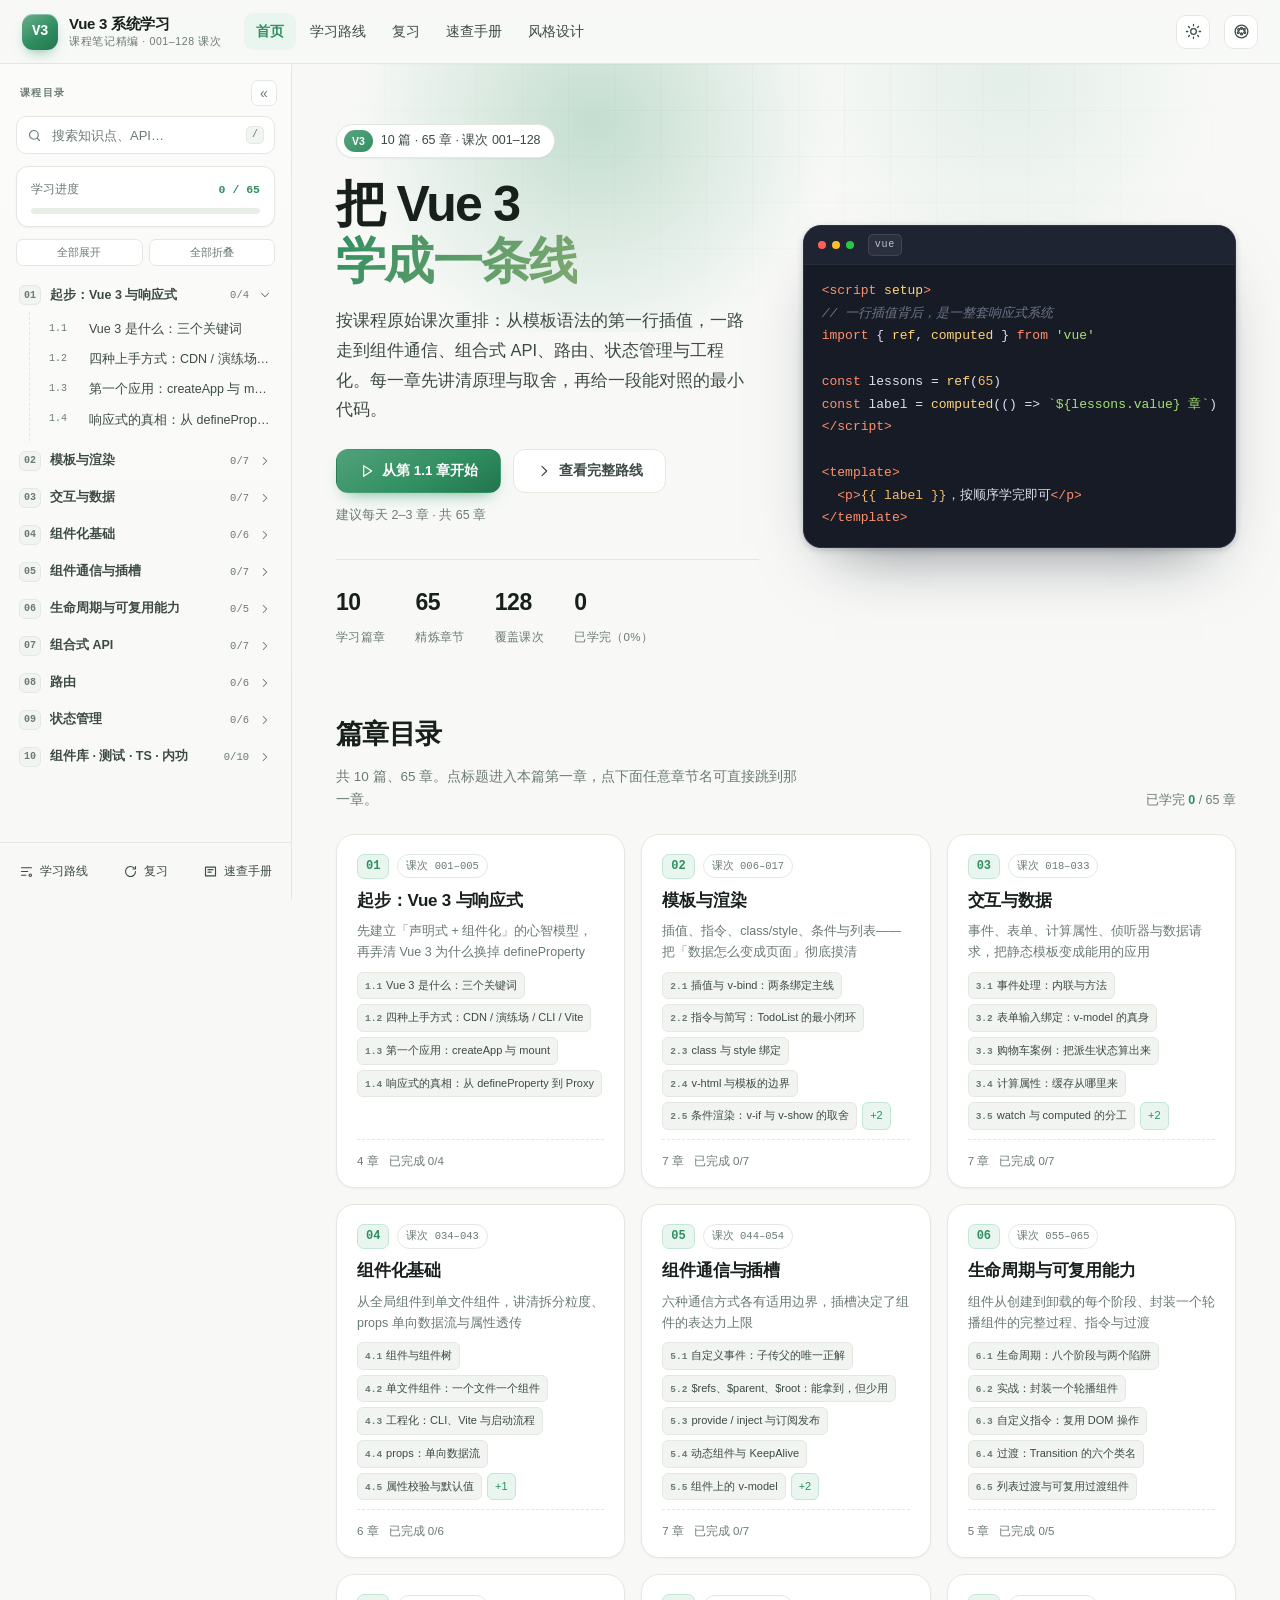
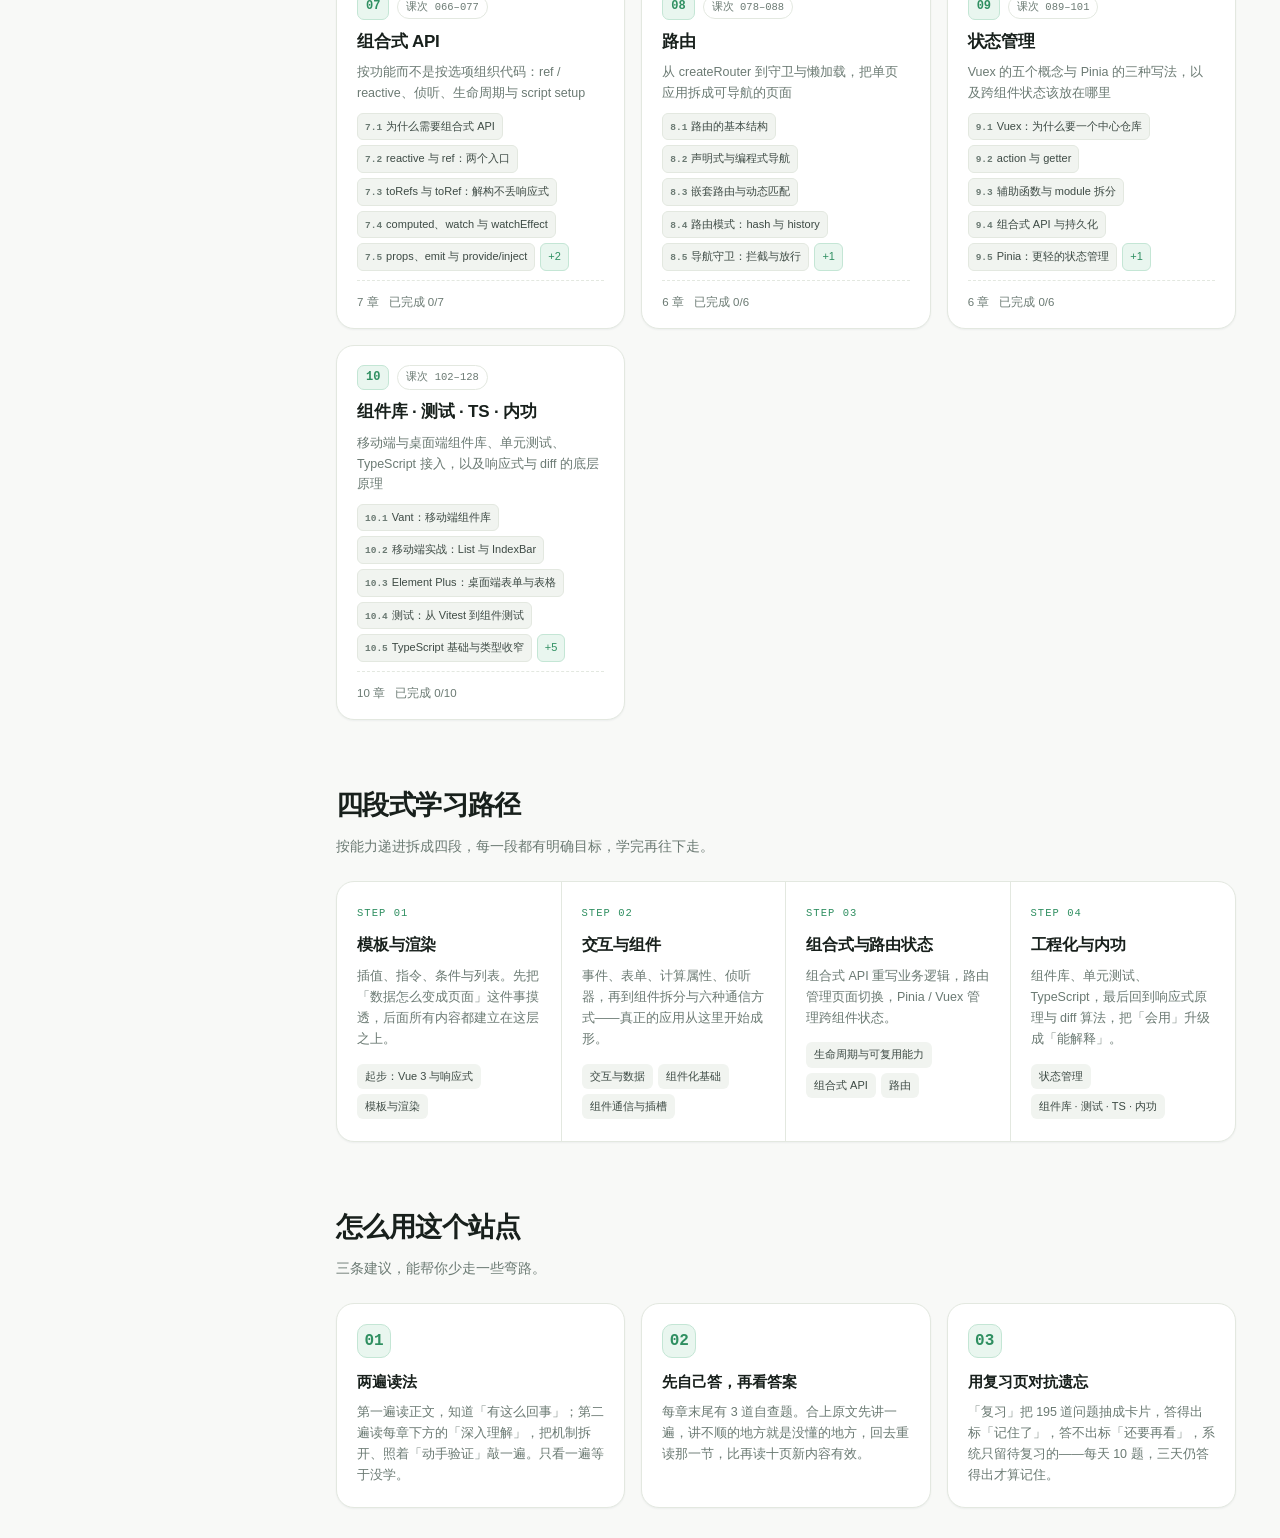
==== commit f86db372: "deploy: vue3 static site" ====
--- a/index.html
+++ b/index.html
@@ -1,21 +1,21 @@
 <!DOCTYPE html>
-<html lang="zh-CN" data-theme="warm" data-dark="false" data-font="m" data-leading="normal" data-width="normal">
+<html lang="zh-CN" data-theme="vue" data-dark="false" data-font="m" data-leading="normal" data-width="normal">
 <head>
   <meta charset="UTF-8" />
   <meta name="viewport" content="width=device-width, initial-scale=1.0" />
-  <meta name="description" content="按课程顺序系统学习 JavaScript：从基础语法、BOM、DOM 到 ES6、面向对象、异步交互与 jQuery。" />
-  <title>JavaScript 系统学习 · 课程笔记精编</title>
+  <meta name="description" content="按课程顺序系统学习 Vue 3：从模板语法、组件通信、生命周期，到组合式 API、路由、状态管理、组件库与 TypeScript。" />
+  <title>Vue 3 系统学习 · 课程笔记精编</title>
   <script>
     /* 首屏防闪：在样式加载前先把上次选择的主题与阅读参数写到 html 上 */
     (function () {
-      var THEMES = ['warm', 'slate', 'forest', 'ocean', 'rose', 'midnight'];
+      var THEMES = ['vue', 'warm', 'slate', 'forest', 'ocean', 'rose', 'midnight'];
       var saved = null;
-      try { saved = JSON.parse(localStorage.getItem('jsweb.appearance') || 'null'); } catch (e) {}
+      try { saved = JSON.parse(localStorage.getItem('vue3web.appearance') || 'null'); } catch (e) {}
       var q = new URLSearchParams(location.search).get('theme');
       if (q && THEMES.indexOf(q) > -1) saved = Object.assign({}, saved || {}, { theme: q });
       if (!saved) return;
       var root = document.documentElement;
-      var t = THEMES.indexOf(saved.theme) > -1 ? saved.theme : 'warm';
+      var t = THEMES.indexOf(saved.theme) > -1 ? saved.theme : 'vue';
       root.setAttribute('data-theme', t);
       root.setAttribute('data-dark', t === 'midnight' ? 'true' : 'false');
       if (saved.ink && saved.ink !== 'auto') root.setAttribute('data-ink', saved.ink);
@@ -37,17 +37,19 @@
     </button>
 
     <a class="brand" href="#/home">
-      <span class="brand-mark">JS</span>
+      <span class="brand-mark">V3</span>
       <span class="brand-text">
-        <span class="brand-name">JavaScript 系统学习</span>
-        <span class="brand-sub">课程笔记精编 · 001–199</span>
+        <span class="brand-name">Vue 3 系统学习</span>
+        <span class="brand-sub">课程笔记精编 · 001–128 课次</span>
       </span>
     </a>
 
     <nav class="topbar-nav" aria-label="主导航">
       <a href="#/home" data-nav="home" class="active">首页</a>
       <a href="#/roadmap" data-nav="roadmap">学习路线</a>
-      <a href="#/playground" data-nav="playground">练习场</a>
+      <a href="#/review" data-nav="review">复习</a>
+      <a href="#/cheatsheet" data-nav="cheatsheet">速查手册</a>
+      <a href="#/style" data-nav="style">风格设计</a>
     </nav>
 
     <div class="topbar-spacer"></div>
@@ -72,20 +74,23 @@
       <div class="settings-group">
         <label>主题风格 <span class="label-note">· 整套配色</span></label>
         <div class="theme-grid" data-group="theme">
-          <button type="button" data-val="warm" title="暖纸橙 · 默认">
+          <button type="button" data-val="vue" title="纸白绿 · 默认">
+            <span class="theme-prev prev-vue"></span><span class="theme-name">纸白绿</span>
+          </button>
+          <button type="button" data-val="warm" title="暖纸橙">
             <span class="theme-prev prev-warm"></span><span class="theme-name">暖纸橙</span>
           </button>
           <button type="button" data-val="slate" title="石墨靛 · 冷灰">
             <span class="theme-prev prev-slate"></span><span class="theme-name">石墨靛</span>
           </button>
+          <button type="button" data-val="ocean" title="海蓝 · 淡蓝底">
+            <span class="theme-prev prev-ocean"></span><span class="theme-name">海蓝</span>
+          </button>
+          <button type="button" data-val="rose" title="玫瑰 · 浅粉底">
+            <span class="theme-prev prev-rose"></span><span class="theme-name">玫瑰</span>
+          </button>
           <button type="button" data-val="forest" title="森绿 · 米绿底">
             <span class="theme-prev prev-forest"></span><span class="theme-name">森绿</span>
-          </button>
-          <button type="button" data-val="ocean" title="海蓝 · 淡蓝底">
-            <span class="theme-prev prev-ocean"></span><span class="theme-name">海蓝</span>
-          </button>
-          <button type="button" data-val="rose" title="玫瑰 · 浅粉底">
-            <span class="theme-prev prev-rose"></span><span class="theme-name">玫瑰</span>
           </button>
           <button type="button" data-val="midnight" title="深夜 · 暗色">
             <span class="theme-prev prev-midnight"></span><span class="theme-name">深夜</span>
@@ -151,7 +156,7 @@
         </div>
       </div>
       </div>
-      <div class="settings-tip">主题与阅读参数会自动保存在本机浏览器；也可以用 <code>?theme=warm</code> 这类链接直接指定主题。</div>
+      <div class="settings-tip">主题与阅读参数会自动保存在本机浏览器；也可以用 <code>?theme=forest</code> 这类链接直接指定主题。</div>
     </div>
   </header>
 
@@ -189,9 +194,13 @@
           <svg viewBox="0 0 24 24" class="icon" aria-hidden="true"><path d="M4 6h16M4 12h10M4 18h7"/><circle cx="18" cy="18" r="2"/></svg>
           学习路线
         </a>
-        <a href="#/playground" class="foot-link" data-nav="playground">
-          <svg viewBox="0 0 24 24" class="icon" aria-hidden="true"><path d="M8 8l-4 4 4 4M16 8l4 4-4 4M14 5l-4 14"/></svg>
-          练习场
+        <a href="#/review" class="foot-link" data-nav="review">
+          <svg viewBox="0 0 24 24" class="icon" aria-hidden="true"><path d="M20 12a8 8 0 1 1-2.3-5.6"/><path d="M20 4v4h-4"/></svg>
+          复习
+        </a>
+        <a href="#/cheatsheet" class="foot-link" data-nav="cheatsheet">
+          <svg viewBox="0 0 24 24" class="icon" aria-hidden="true"><path d="M4 5h16v14H4z"/><path d="M8 9h8M8 13h5"/></svg>
+          速查手册
         </a>
       </div>
     </aside>
@@ -211,9 +220,28 @@
 
   <div class="toast" id="toast" role="status" aria-live="polite"></div>
 
+  <script src="assets/data/p01.js?v=20261111b"></script>
+  <script src="assets/data/p02.js?v=20261111b"></script>
+  <script src="assets/data/p03.js?v=20261111b"></script>
+  <script src="assets/data/p04.js?v=20261111b"></script>
+  <script src="assets/data/p05.js?v=20261111b"></script>
+  <script src="assets/data/p06.js?v=20261111b"></script>
+  <script src="assets/data/p07.js?v=20261111b"></script>
+  <script src="assets/data/p08.js?v=20261111b"></script>
+  <script src="assets/data/p09.js?v=20261111b"></script>
+  <script src="assets/data/p10.js?v=20261111b"></script>
+  <script src="assets/data/d01.js?v=20261111b"></script>
+  <script src="assets/data/d02.js?v=20261111b"></script>
+  <script src="assets/data/d03.js?v=20261111b"></script>
+  <script src="assets/data/d04.js?v=20261111b"></script>
+  <script src="assets/data/d05.js?v=20261111b"></script>
+  <script src="assets/data/d06.js?v=20261111b"></script>
+  <script src="assets/data/d07.js?v=20261111b"></script>
+  <script src="assets/data/d08.js?v=20261111b"></script>
+  <script src="assets/data/d09.js?v=20261111b"></script>
+  <script src="assets/data/d10.js?v=20261111b"></script>
   <script src="assets/data/content.js?v=20261111b"></script>
   <script src="assets/js/markdown.js?v=20261111b"></script>
-  <script src="assets/js/runner.js?v=20261111b"></script>
   <script src="assets/js/app.js?v=20261111b"></script>
 </body>
 </html>
--- a/assets/css/style.css
+++ b/assets/css/style.css
@@ -1,11 +1,34 @@
 /* ============================================================
-   JavaScript 系统学习 · 视觉系统
-   与 java/ 站点保持同一套设计语言：
-   暖纸底 + 细描边 + 深色代码块 + 橙色强调
-   主题：html[data-theme] = warm | slate | forest | ocean | rose | midnight
+   Vue 3 系统学习 · 视觉系统
+   沿用 java/ 与 js/ 站点的同一套设计语言：
+   纸感底色 + 1px 细描边 + 深色代码块 + 单一强调色
+   本站把强调色换成 Vue 绿，其余结构、字号、间距、圆角完全对齐
+   主题：html[data-theme] = vue | warm | slate | forest | ocean | rose | midnight
    ============================================================ */
 
-/* ---------- 暖纸橙（默认） ---------- */
+/* ---------- 纸白绿（默认 · Vue 绿） ---------- */
+html[data-theme="vue"] {
+  --bg: #f8f9f7;
+  --bg-soft: #f1f4f0;
+  --bg-hover: #e8eee7;
+  --panel: #ffffff;
+  --panel-2: #fbfcfa;
+  --border: #e3e8e0;
+  --border-strong: #cfd8cb;
+  --text: #18201c;
+  --text-2: #3d4a44;
+  --text-3: #6b7a73;
+  --accent: #2f8f61;
+  --accent-strong: #23744e;
+  --accent-soft: #e9f6ef;
+  --accent-border: #c4e6d5;
+  --ok: #17876a;
+  --tip: #0f766e;
+  --warn: #b4690e;
+  --amber: #a86412;
+}
+
+/* ---------- 暖纸橙 ---------- */
 html[data-theme="warm"] {
   --bg: #faf8f4;
   --bg-soft: #f4f0e8;
@@ -709,8 +732,14 @@
 .point { display: flex; gap: 9px; font-size: 13.5px; color: var(--text-2); line-height: 1.65; }
 .point .dot {
   width: 15px; height: 15px; border-radius: 50%; flex: none; margin-top: 3px;
-  background: var(--accent-soft) url("data:image/svg+xml,%3Csvg xmlns='http://www.w3.org/2000/svg' viewBox='0 0 24 24' fill='none' stroke='%23e76f00' stroke-width='3.6' stroke-linecap='round' stroke-linejoin='round'%3E%3Cpath d='M20 6 9 17l-5-5'/%3E%3C/svg%3E") center / 9px no-repeat;
+  background: var(--accent-soft);
   border: 1px solid var(--accent-border);
+  position: relative;
+}
+.point .dot::after {
+  content: ""; position: absolute; inset: 0; background: var(--accent);
+  -webkit-mask: url("data:image/svg+xml,%3Csvg xmlns='http://www.w3.org/2000/svg' viewBox='0 0 24 24' fill='none' stroke='%23000' stroke-width='3.6' stroke-linecap='round' stroke-linejoin='round'%3E%3Cpath d='M20 6 9 17l-5-5'/%3E%3C/svg%3E") center / 9px no-repeat;
+  mask: url("data:image/svg+xml,%3Csvg xmlns='http://www.w3.org/2000/svg' viewBox='0 0 24 24' fill='none' stroke='%23000' stroke-width='3.6' stroke-linecap='round' stroke-linejoin='round'%3E%3Cpath d='M20 6 9 17l-5-5'/%3E%3C/svg%3E") center / 9px no-repeat;
 }
 
 /* ============ 正文 ============ */
@@ -978,6 +1007,7 @@
   content: ""; position: absolute; left: 42%; top: 6px; width: 30px; height: 5px;
   border-radius: 99px;
 }
+.prev-vue { background: #f8f9f7; } .prev-vue::before { background: #f1f4f0; } .prev-vue::after { background: #2f8f61; }
 .prev-warm { background: #faf8f4; } .prev-warm::before { background: #f4f0e8; } .prev-warm::after { background: #e76f00; }
 .prev-slate { background: #f6f7fa; } .prev-slate::before { background: #eef0f5; } .prev-slate::after { background: #4a5bd0; }
 .prev-forest { background: #f5f9f4; } .prev-forest::before { background: #eaf2e7; } .prev-forest::after { background: #2f855a; }
@@ -1201,3 +1231,170 @@
 .toc-item { font-size: calc(var(--f-prose) - 3px); }
 .search-hit b { font-size: calc(var(--f-prose) - 2.5px); }
 @media (max-width: 860px) { .side-expand { display: none !important; } }
+
+/* ============ 模板语法着色（vue / html 代码块） ============ */
+:root { --code-var: #8fd0f0; }
+html[data-code-ink="default"] { --code-var: #8fd0f0; }
+html[data-code-ink="bright"] { --code-var: #a9dcf7; }
+html[data-code-ink="soft"] { --code-var: #85b3cc; }
+html[data-code-ink="mono"] { --code-var: #eef1f6; }
+html[data-code-bg="light"][data-code-ink="default"] { --code-var: #1a6b8c; }
+html[data-code-bg="light"][data-code-ink="bright"] { --code-var: #0d5c7a; }
+html[data-code-bg="light"][data-code-ink="soft"] { --code-var: #4a7d93; }
+html[data-code-bg="light"][data-code-ink="mono"] { --code-var: #1d2534; }
+.tok-var { color: var(--code-var); }
+.code-toolbar .code-lang { text-transform: lowercase; }
+
+/* 主题选择：7 套配色，一排 4 个 */
+.theme-grid { grid-template-columns: repeat(4, 1fr); }
+
+/* ============ 风格设计页 ============ */
+.swatches { display: grid; grid-template-columns: repeat(auto-fill, minmax(146px, 1fr)); gap: 12px; margin: 4px 0 8px; }
+.swatch { border: 1px solid var(--border); border-radius: 10px; overflow: hidden; background: var(--panel); }
+.swatch .chip { height: 54px; border-bottom: 1px solid var(--border); }
+.swatch .info { padding: 8px 10px 9px; }
+.swatch .info b { display: block; font-size: 12px; font-weight: 700; color: var(--text); letter-spacing: -.01em; }
+.swatch .info span { font-family: var(--mono); font-size: 10.5px; color: var(--text-3); }
+
+.spec { border: 1px solid var(--border); border-radius: var(--radius); background: var(--panel); padding: 18px 20px; margin: 4px 0 14px; }
+.spec-row { display: flex; align-items: baseline; gap: 16px; padding: 9px 0; border-bottom: 1px dashed var(--border); }
+.spec-row:last-child { border-bottom: 0; }
+.spec-row .k { flex: none; width: 132px; font-size: 11px; font-family: var(--mono); color: var(--text-3); }
+.spec-row .v { flex: 1; min-width: 0; }
+.spec h5 { margin: 0 0 4px; font-size: 13px; }
+
+.demo-row { display: flex; flex-wrap: wrap; gap: 10px; align-items: center; }
+[data-theme] .chip-tag { display: inline-flex; align-items: center; gap: 6px; height: 24px; padding: 0 9px; border-radius: 99px; font-size: 11.5px; border: 1px solid var(--border); background: var(--bg-soft); color: var(--text-2); }
+.chip-tag.on { border-color: var(--accent-border); background: var(--accent-soft); color: var(--accent-strong); font-weight: 650; }
+
+/* ============ 速查页：响应式小实验 ============ */
+.lab { display: grid; grid-template-columns: 300px 1fr; gap: 18px; align-items: start; margin: 6px 0 18px; }
+.lab-panel { border: 1px solid var(--border); border-radius: var(--radius); background: var(--panel); padding: 16px 18px; }
+.lab-panel h5 { margin: 0 0 12px; font-size: 12px; letter-spacing: .06em; text-transform: uppercase; color: var(--text-3); }
+.lab-field { margin-bottom: 12px; }
+.lab-field label { display: block; font-size: 11.5px; color: var(--text-3); margin-bottom: 5px; }
+.lab-field input[type="range"] { width: 100%; accent-color: var(--accent); }
+.lab-field input[type="text"] {
+  width: 100%; height: 32px; padding: 0 10px; font-size: 13px; font-family: inherit;
+  border: 1px solid var(--border-strong); border-radius: 8px; background: var(--bg-soft); color: var(--text);
+}
+.lab-out { font-size: 13px; color: var(--text-2); line-height: 1.9; }
+.lab-out b { color: var(--text); font-variant-numeric: tabular-nums; }
+.lab-log {
+  margin-top: 10px; max-height: 132px; overflow-y: auto; font-family: var(--mono); font-size: 11.5px;
+  color: var(--text-3); border-top: 1px dashed var(--border); padding-top: 8px;
+}
+.lab-log div { padding: 1px 0; }
+.lab-log .t { color: var(--accent); }
+@media (max-width: 820px) { .lab { grid-template-columns: 1fr; } }
+
+/* ============ 章节页：深入理解 ============ */
+.deep-block {
+  margin: 6px 0 32px;
+  border: 1px solid var(--accent-border);
+  border-radius: var(--radius-lg);
+  overflow: hidden;
+  background: var(--panel);
+  box-shadow: 0 14px 36px -30px color-mix(in srgb, var(--accent) 55%, transparent);
+}
+.deep-head {
+  display: flex; align-items: center; gap: 8px; flex-wrap: wrap;
+  padding: 13px 22px;
+  background: linear-gradient(90deg, color-mix(in srgb, var(--accent) 9%, var(--panel)), var(--panel));
+  border-bottom: 1px solid var(--accent-border);
+  color: var(--accent-strong);
+}
+.deep-head .icon { width: 15px; height: 15px; }
+.deep-head span { font-size: 13px; font-weight: 750; letter-spacing: .01em; }
+.deep-head small { font-size: 11.5px; font-weight: 400; color: var(--text-3); }
+.deep-block > .prose { padding: 20px 22px 6px; }
+.deep-block > .prose h3 { margin-top: 22px; }
+.deep-block > .prose h3:first-child { margin-top: 4px; }
+.deep-block > .prose p:last-child { margin-bottom: 14px; }
+
+/* ============ 章节页：自查 ============ */
+.quiz-block {
+  margin: 0 0 34px;
+  border: 1px solid var(--border);
+  border-radius: var(--radius-lg);
+  background: var(--panel);
+  overflow: hidden;
+}
+.quiz-head {
+  display: flex; align-items: center; gap: 8px; flex-wrap: wrap;
+  padding: 13px 20px;
+  background: var(--bg-soft);
+  border-bottom: 1px solid var(--border);
+  color: var(--text);
+}
+.quiz-head .icon { width: 15px; height: 15px; color: var(--accent); }
+.quiz-head span { font-size: 13px; font-weight: 750; }
+.quiz-head small { font-size: 11.5px; font-weight: 400; color: var(--text-3); }
+.quiz-item { border-bottom: 1px solid var(--border); }
+.quiz-item:last-of-type { border-bottom: 0; }
+.quiz-item summary {
+  display: flex; align-items: flex-start; gap: 10px;
+  padding: 13px 20px; cursor: pointer; list-style: none;
+  font-size: 14px; line-height: 1.65; color: var(--text);
+  transition: background .15s;
+}
+.quiz-item summary::-webkit-details-marker { display: none; }
+.quiz-item summary:hover { background: var(--panel-2); }
+.quiz-item summary i {
+  flex: none; font-style: normal; font-family: var(--mono); font-size: 10.5px;
+  color: var(--accent-strong); background: var(--accent-soft);
+  border: 1px solid var(--accent-border); border-radius: 5px;
+  padding: 1px 5px; margin-top: 3px;
+}
+.quiz-item summary::after {
+  content: "展开"; margin-left: auto; flex: none; align-self: center;
+  font-size: 11px; color: var(--text-3); border: 1px solid var(--border);
+  border-radius: 6px; padding: 1px 7px;
+}
+.quiz-item[open] summary::after { content: "收起"; }
+.quiz-ans {
+  padding: 0 20px 16px 54px; font-size: 13.5px; line-height: 1.85; color: var(--text-2);
+}
+.quiz-ans code { font-family: var(--mono); font-size: .88em; background: var(--accent-soft); color: var(--accent-strong); border: 1px solid var(--accent-border); border-radius: 4px; padding: .05em .35em; }
+.quiz-foot { padding: 11px 20px 13px; font-size: 12px; color: var(--text-3); border-top: 1px dashed var(--border); }
+
+/* ============ 复习页 ============ */
+.rv-stats { display: grid; grid-template-columns: repeat(4, 1fr); gap: 12px; margin: 22px 0 18px; }
+.rv-stats > div { border: 1px solid var(--border); border-radius: var(--radius); background: var(--panel); padding: 13px 16px 12px; }
+.rv-stats strong { display: block; font-size: 24px; font-weight: 800; letter-spacing: -.02em; font-variant-numeric: tabular-nums; color: var(--text); }
+.rv-stats span { font-size: 11.5px; color: var(--text-3); }
+.rv-stats .ok-num { color: var(--accent-strong); }
+.rv-stats .redo-num { color: var(--warn); }
+.rv-bar { display: flex; align-items: center; gap: 14px; flex-wrap: wrap; margin-bottom: 16px; }
+.rv-filter { display: flex; gap: 3px; background: var(--bg-soft); border: 1px solid var(--border); padding: 3px; border-radius: 9px; }
+.rv-filter button { border: 1px solid transparent; background: transparent; font-size: 12px; padding: 5px 10px; border-radius: 7px; color: var(--text-2); }
+.rv-filter button b { margin-left: 6px; font-weight: 700; opacity: .7; font-variant-numeric: tabular-nums; }
+.rv-filter button:hover { color: var(--accent); }
+.rv-filter button.active { background: var(--panel); border-color: var(--accent-border); color: var(--accent-strong); box-shadow: var(--shadow-sm); }
+.rv-hint { font-size: 12px; color: var(--text-3); }
+.rv-list { display: grid; gap: 12px; }
+.rv-card { border: 1px solid var(--border); border-radius: var(--radius); background: var(--panel); padding: 15px 18px 14px; }
+.rv-card.is-ok { border-color: var(--accent-border); background: linear-gradient(180deg, color-mix(in srgb, var(--accent) 7%, var(--panel)), var(--panel) 110px); }
+.rv-meta { display: flex; align-items: center; gap: 8px; font-size: 11.5px; color: var(--text-3); }
+.rv-meta b { font-family: var(--mono); font-weight: 600; color: var(--accent-strong); background: var(--accent-soft); border: 1px solid var(--accent-border); border-radius: 5px; padding: 0 5px; }
+.rv-meta em { margin-left: auto; font-style: normal; }
+.rv-q { margin: 10px 0 0; font-size: 14.5px; line-height: 1.7; color: var(--text); }
+.rv-a { margin-top: 8px; }
+.rv-a summary { cursor: pointer; font-size: 12.5px; color: var(--accent-strong); list-style: none; }
+.rv-a summary::-webkit-details-marker { display: none; }
+.rv-a summary::before { content: "▸ "; }
+.rv-a[open] summary::before { content: "▾ "; }
+.rv-ans { margin-top: 8px; font-size: 13.5px; line-height: 1.8; color: var(--text-2); border-left: 2px solid var(--accent-border); padding-left: 12px; }
+.rv-ans code { font-family: var(--mono); font-size: .88em; background: var(--accent-soft); color: var(--accent-strong); border-radius: 4px; padding: .05em .3em; }
+.rv-actions { display: flex; align-items: center; gap: 8px; margin-top: 13px; }
+.rv-link { font-size: 12.5px; color: var(--text-3); margin-right: auto; border-bottom: 1px dashed var(--border-strong); }
+.rv-link:hover { color: var(--accent-strong); }
+.rv-btn { height: 28px; padding: 0 12px; border-radius: 8px; font-size: 12px; border: 1px solid var(--border-strong); background: var(--bg-soft); color: var(--text-2); transition: .15s; }
+.rv-btn:hover { border-color: var(--accent); color: var(--accent-strong); }
+.rv-btn.on { border-color: var(--accent); background: var(--accent-soft); color: var(--accent-strong); font-weight: 650; }
+.rv-empty { padding: 42px 18px; text-align: center; color: var(--text-3); font-size: 13px; border: 1px dashed var(--border-strong); border-radius: var(--radius); }
+@media (max-width: 720px) {
+  .rv-stats { grid-template-columns: repeat(2, 1fr); }
+  .quiz-ans { padding-left: 20px; }
+  .deep-head, .deep-block > .prose { padding-left: 16px; padding-right: 16px; }
+}
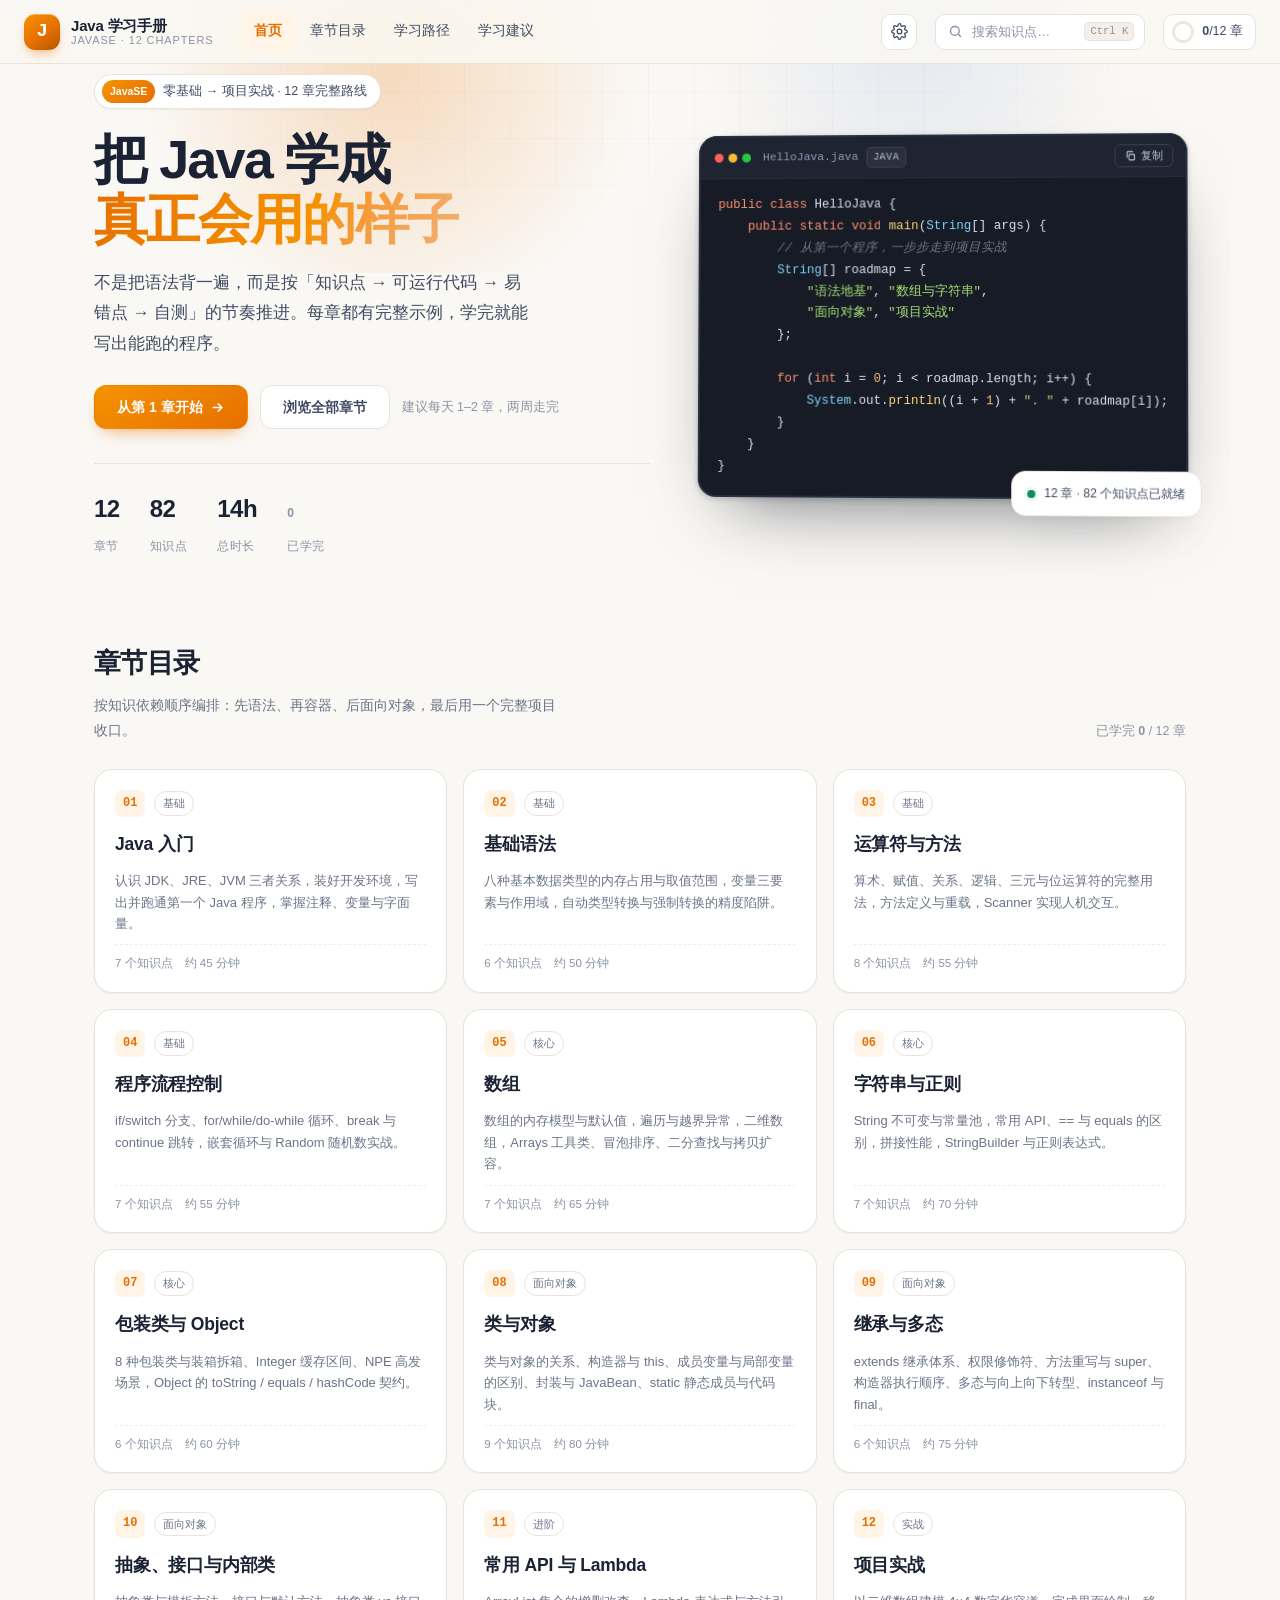
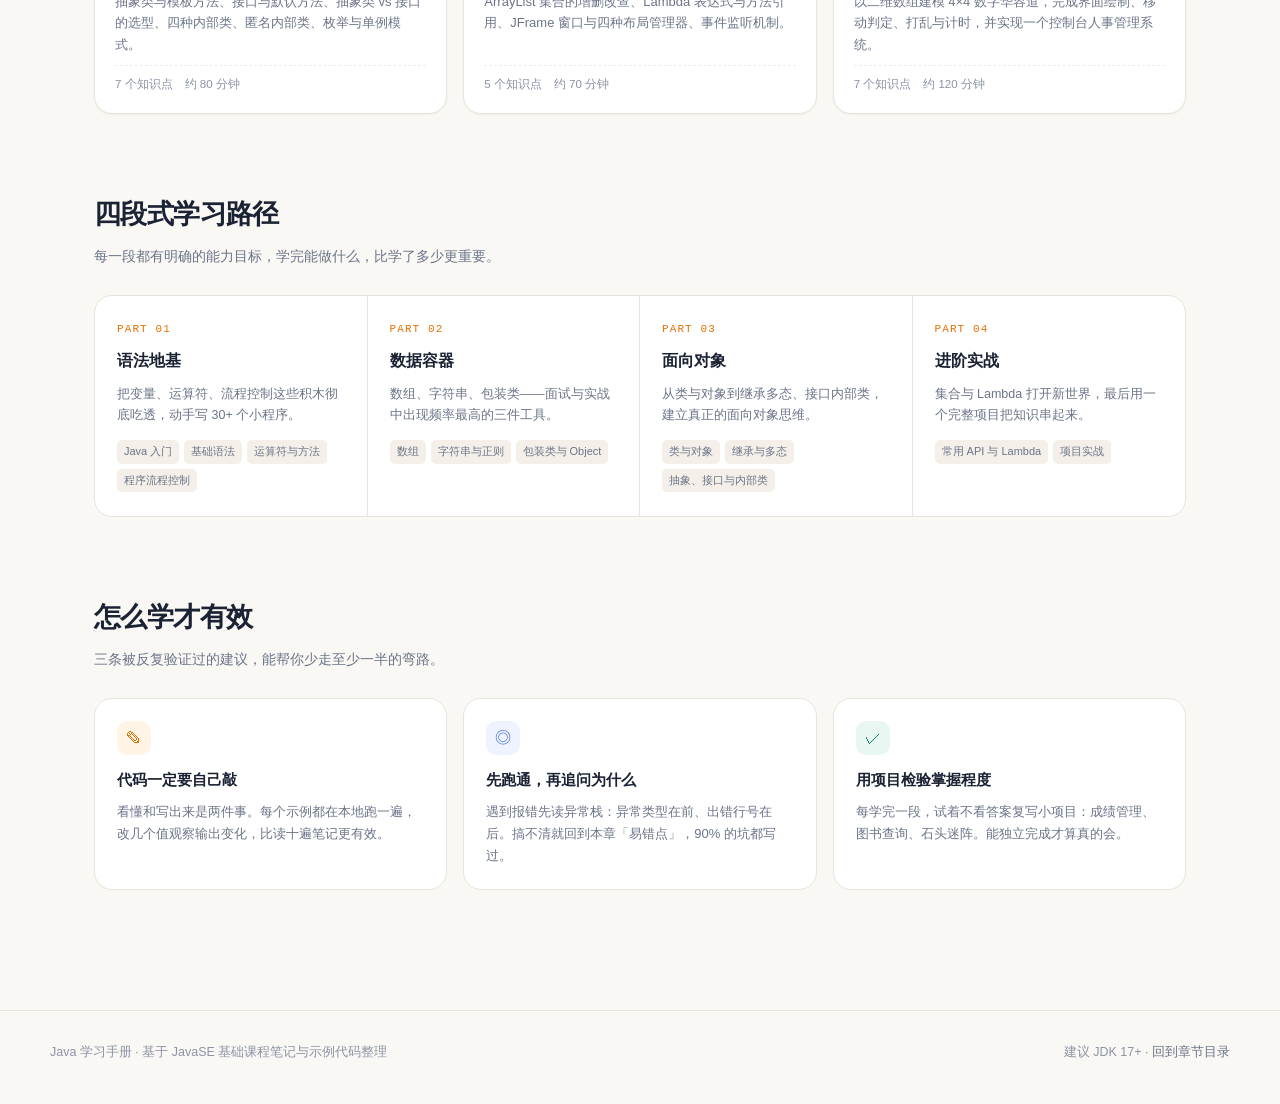
==== commit 797f08eb: "deploy: java static site" ====
--- a/index.html
+++ b/index.html
@@ -1,247 +1,155 @@
 <!DOCTYPE html>
-<html lang="zh-CN" data-theme="vue" data-dark="false" data-font="m" data-leading="normal" data-width="normal">
+<html lang="zh-CN">
 <head>
-  <meta charset="UTF-8" />
-  <meta name="viewport" content="width=device-width, initial-scale=1.0" />
-  <meta name="description" content="按课程顺序系统学习 Vue 3：从模板语法、组件通信、生命周期，到组合式 API、路由、状态管理、组件库与 TypeScript。" />
-  <title>Vue 3 系统学习 · 课程笔记精编</title>
-  <script>
-    /* 首屏防闪：在样式加载前先把上次选择的主题与阅读参数写到 html 上 */
-    (function () {
-      var THEMES = ['vue', 'warm', 'slate', 'forest', 'ocean', 'rose', 'midnight'];
-      var saved = null;
-      try { saved = JSON.parse(localStorage.getItem('vue3web.appearance') || 'null'); } catch (e) {}
-      var q = new URLSearchParams(location.search).get('theme');
-      if (q && THEMES.indexOf(q) > -1) saved = Object.assign({}, saved || {}, { theme: q });
-      if (!saved) return;
-      var root = document.documentElement;
-      var t = THEMES.indexOf(saved.theme) > -1 ? saved.theme : 'vue';
-      root.setAttribute('data-theme', t);
-      root.setAttribute('data-dark', t === 'midnight' ? 'true' : 'false');
-      if (saved.ink && saved.ink !== 'auto') root.setAttribute('data-ink', saved.ink);
-      if (saved.codeBg) root.setAttribute('data-code-bg', saved.codeBg);
-      if (saved.codeInk) root.setAttribute('data-code-ink', saved.codeInk);
-      if (saved.font) root.setAttribute('data-font', saved.font);
-      if (saved.leading) root.setAttribute('data-leading', saved.leading);
-      if (saved.width) root.setAttribute('data-width', saved.width);
-    })();
-  </script>
-  <link rel="stylesheet" href="assets/css/style.css?v=20261111b" />
+<meta charset="UTF-8">
+<meta name="viewport" content="width=device-width, initial-scale=1">
+<title>Java 学习手册 · 从零到项目实战</title>
+<meta name="description" content="一套完整的 JavaSE 学习路线：12 个章节、70+ 知识点，从环境搭建到石头迷阵项目实战，配套代码示例与自测题。">
+<link rel="icon" href="data:image/svg+xml,%3Csvg xmlns='http://www.w3.org/2000/svg' viewBox='0 0 32 32'%3E%3Crect width='32' height='32' rx='8' fill='%23e76f00'/%3E%3Ctext x='16' y='23' font-family='monospace' font-size='19' font-weight='700' fill='white' text-anchor='middle'%3EJ%3C/text%3E%3C/svg%3E">
+<script>try{(function(){var a=JSON.parse(localStorage.getItem("java-appearance")||"null");if(!a)return;var r=document.documentElement,m={theme:"theme",ink:"ink",codeBg:"code-bg",codeInk:"code-ink",font:"font",leading:"leading",width:"width"};for(var k in m){var v=a[k];if(!v||(k==="ink"&&v==="auto"))continue;r.setAttribute("data-"+m[k],v);}})()}catch(e){}</script>
+<link rel="stylesheet" href="assets/css/main.css?v=20261111b">
 </head>
-<body>
+<body data-root="./" data-page="home">
 
-  <!-- ================= 顶栏（整页宽） ================= -->
-  <header class="topbar">
-    <button class="icon-btn menu-btn" id="menuBtn" aria-label="打开目录">
-      <svg viewBox="0 0 24 24" class="icon" aria-hidden="true"><path d="M4 7h16M4 12h16M4 17h16"/></svg>
-    </button>
+<div class="readbar"></div>
 
-    <a class="brand" href="#/home">
-      <span class="brand-mark">V3</span>
-      <span class="brand-text">
-        <span class="brand-name">Vue 3 系统学习</span>
-        <span class="brand-sub">课程笔记精编 · 001–128 课次</span>
-      </span>
-    </a>
+<header class="topbar">
+  <button class="icon-btn menu-btn" data-menu aria-label="打开目录">
+    <svg width="17" height="17" viewBox="0 0 24 24" fill="none" stroke="currentColor" stroke-width="2.2" stroke-linecap="round"><path d="M4 7h16M4 12h16M4 17h16"/></svg>
+  </button>
+  <a class="brand" href="index.html">
+    <span class="brand-mark">J</span>
+    <span class="brand-text">
+      <span class="brand-name">Java 学习手册</span>
+      <span class="brand-sub">JavaSE · 12 chapters</span>
+    </span>
+  </a>
+  <nav class="topbar-nav">
+    <a href="index.html" class="active">首页</a>
+    <a href="index.html#chapters">章节目录</a>
+    <a href="index.html#path">学习路径</a>
+    <a href="index.html#tips">学习建议</a>
+  </nav>
+  <div class="topbar-spacer"></div>
+  <button class="search-trigger" data-search-open>
+    <svg width="15" height="15" viewBox="0 0 24 24" fill="none" stroke="currentColor" stroke-width="2.2" stroke-linecap="round"><circle cx="11" cy="11" r="7"/><path d="m20 20-3.6-3.6"/></svg>
+    <span>搜索知识点…</span>
+    <kbd>Ctrl K</kbd>
+  </button>
+  <div class="progress-pill" data-progress-pill></div>
+</header>
 
-    <nav class="topbar-nav" aria-label="主导航">
-      <a href="#/home" data-nav="home" class="active">首页</a>
-      <a href="#/roadmap" data-nav="roadmap">学习路线</a>
-      <a href="#/review" data-nav="review">复习</a>
-      <a href="#/cheatsheet" data-nav="cheatsheet">速查手册</a>
-      <a href="#/style" data-nav="style">风格设计</a>
-    </nav>
+<main class="home">
 
-    <div class="topbar-spacer"></div>
-
-    <button class="icon-btn" id="themeBtn" aria-label="切换明暗" title="快速切换明暗">
-      <svg viewBox="0 0 24 24" class="icon icon-sun" aria-hidden="true"><circle cx="12" cy="12" r="4"/><path d="M12 2v2M12 20v2M4.9 4.9l1.4 1.4M17.7 17.7l1.4 1.4M2 12h2M20 12h2M4.9 19.1l1.4-1.4M17.7 6.3l1.4-1.4"/></svg>
-      <svg viewBox="0 0 24 24" class="icon icon-moon" aria-hidden="true"><path d="M20 14.5A8.5 8.5 0 1 1 9.5 4a7 7 0 0 0 10.5 10.5z"/></svg>
-    </button>
-    <button class="icon-btn" id="settingsBtn" aria-label="阅读外观设置" title="阅读外观设置">
-      <svg viewBox="0 0 24 24" class="icon" aria-hidden="true"><circle cx="12" cy="12" r="9"/><circle cx="8" cy="9" r="1.4"/><circle cx="12" cy="7.5" r="1.4"/><circle cx="16" cy="9" r="1.4"/><circle cx="16.5" cy="13.5" r="1.4"/><circle cx="12" cy="15.5" r="1.4"/><circle cx="7.5" cy="13.5" r="1.4"/></svg>
-    </button>
-    <button class="text-btn" id="doneBtn" hidden>
-      <svg viewBox="0 0 24 24" class="icon" aria-hidden="true"><path d="M4 12l5 5L20 6"/></svg>
-      <span>标记已学</span>
-    </button>
-
-    <div class="read-progress" id="readProgress" hidden></div>
-
-    <div class="settings-panel" id="settingsPanel" hidden>
-      <div class="settings-head"><strong>阅读外观</strong><button id="settingsReset" type="button">重置</button></div>
-      <div class="settings-body">
-      <div class="settings-group">
-        <label>主题风格 <span class="label-note">· 整套配色</span></label>
-        <div class="theme-grid" data-group="theme">
-          <button type="button" data-val="vue" title="纸白绿 · 默认">
-            <span class="theme-prev prev-vue"></span><span class="theme-name">纸白绿</span>
-          </button>
-          <button type="button" data-val="warm" title="暖纸橙">
-            <span class="theme-prev prev-warm"></span><span class="theme-name">暖纸橙</span>
-          </button>
-          <button type="button" data-val="slate" title="石墨靛 · 冷灰">
-            <span class="theme-prev prev-slate"></span><span class="theme-name">石墨靛</span>
-          </button>
-          <button type="button" data-val="ocean" title="海蓝 · 淡蓝底">
-            <span class="theme-prev prev-ocean"></span><span class="theme-name">海蓝</span>
-          </button>
-          <button type="button" data-val="rose" title="玫瑰 · 浅粉底">
-            <span class="theme-prev prev-rose"></span><span class="theme-name">玫瑰</span>
-          </button>
-          <button type="button" data-val="forest" title="森绿 · 米绿底">
-            <span class="theme-prev prev-forest"></span><span class="theme-name">森绿</span>
-          </button>
-          <button type="button" data-val="midnight" title="深夜 · 暗色">
-            <span class="theme-prev prev-midnight"></span><span class="theme-name">深夜</span>
-          </button>
+  <!-- ================= HERO ================= -->
+  <section class="hero">
+    <div class="hero-grid"></div>
+    <div class="hero-inner">
+      <div>
+        <div class="hero-badge"><i>JavaSE</i> 零基础 → 项目实战 · 12 章完整路线</div>
+        <h1>把 Java 学成<br><span class="hl">真正会用的样子</span></h1>
+        <p class="sub">不是把语法背一遍，而是按「知识点 → 可运行代码 → 易错点 → 自测」的节奏推进。每章都有完整示例，学完就能写出能跑的程序。</p>
+        <div class="hero-actions">
+          <a class="btn btn-primary" href="chapters/ch01.html">
+            从第 1 章开始
+            <svg width="15" height="15" viewBox="0 0 24 24" fill="none" stroke="currentColor" stroke-width="2.4" stroke-linecap="round" stroke-linejoin="round"><path d="M5 12h14M13 6l6 6-6 6"/></svg>
+          </a>
+          <a class="btn btn-ghost" href="#chapters">浏览全部章节</a>
+          <span class="note">建议每天 1–2 章，两周走完</span>
         </div>
-      </div>
-      <div class="settings-group">
-        <label>正文文字颜色 <span class="label-note">· 只改字色</span></label>
-        <div class="opt-grid" data-group="ink">
-          <button type="button" class="opt" data-val="auto"><i class="ink-auto"></i>自动</button>
-          <button type="button" class="opt" data-val="black"><i class="ink-black"></i>纯黑</button>
-          <button type="button" class="opt" data-val="gray"><i class="ink-gray"></i>深灰</button>
-          <button type="button" class="opt" data-val="brown"><i class="ink-brown"></i>暖褐</button>
-          <button type="button" class="opt" data-val="navy"><i class="ink-navy"></i>藏青</button>
-        </div>
-      </div>
-      <div class="settings-group">
-        <label>代码块背景</label>
-        <div class="opt-grid" data-group="codeBg">
-          <button type="button" class="opt" data-val="dark"><i class="cb-dark"></i>深墨</button>
-          <button type="button" class="opt" data-val="black"><i class="cb-black"></i>纯黑</button>
-          <button type="button" class="opt" data-val="navy"><i class="cb-navy"></i>深蓝</button>
-          <button type="button" class="opt" data-val="light"><i class="cb-light"></i>浅色</button>
-        </div>
-      </div>
-      <div class="settings-group">
-        <label>代码字体颜色</label>
-        <div class="opt-grid" data-group="codeInk">
-          <button type="button" class="opt" data-val="default"><i class="ci-default"></i>彩色</button>
-          <button type="button" class="opt" data-val="bright"><i class="ci-bright"></i>高亮</button>
-          <button type="button" class="opt" data-val="soft"><i class="ci-soft"></i>柔和</button>
-          <button type="button" class="opt" data-val="mono"><i class="ci-mono"></i>单色</button>
-        </div>
-      </div>
-      <div class="settings-group">
-        <label>排版</label>
-        <div class="two-col">
-          <div class="mini">
-            <label>正文字号</label>
-            <div class="seg" data-group="font">
-              <button type="button" data-val="s">小</button>
-              <button type="button" data-val="m">标准</button>
-              <button type="button" data-val="l">大</button>
-              <button type="button" data-val="xl">特大</button>
-            </div>
-          </div>
-          <div class="mini">
-            <label>行间距</label>
-            <div class="seg" data-group="leading">
-              <button type="button" data-val="compact">紧凑</button>
-              <button type="button" data-val="normal">标准</button>
-              <button type="button" data-val="relaxed">宽松</button>
-            </div>
-          </div>
-          <div class="mini">
-            <label>内容宽度</label>
-            <div class="seg" data-group="width">
-              <button type="button" data-val="narrow">窄</button>
-              <button type="button" data-val="normal">标准</button>
-              <button type="button" data-val="wide">宽</button>
-            </div>
-          </div>
-        </div>
-      </div>
-      </div>
-      <div class="settings-tip">主题与阅读参数会自动保存在本机浏览器；也可以用 <code>?theme=forest</code> 这类链接直接指定主题。</div>
-    </div>
-  </header>
-
-  <!-- ================= 外壳：左目录 + 中内容 + 右小节 ================= -->
-  <div class="shell">
-    <aside class="sidebar" id="sidebar">
-      <div class="side-head">
-        <span class="side-head-title">课程目录</span>
-        <button class="side-collapse" id="sideCollapseBtn" type="button" aria-label="收起目录" title="收起目录">«</button>
+        <div class="hero-stats" data-mount="stats"></div>
       </div>
 
-      <div class="side-search">
-        <svg viewBox="0 0 24 24" class="icon" aria-hidden="true"><circle cx="11" cy="11" r="7"/><path d="M20 20l-3.6-3.6"/></svg>
-        <input type="search" id="searchInput" placeholder="搜索知识点、API…" autocomplete="off" aria-label="搜索章节" />
-        <kbd>/</kbd>
+      <div class="hero-code">
+        <div class="code-card">
+          <div class="code-head">
+            <span class="code-dots"><i></i><i></i><i></i></span>
+            <span class="code-file">HelloJava.java</span>
+            <span class="code-lang">java</span>
+          </div>
+          <pre><code>public class HelloJava {
+    public static void main(String[] args) {
+        // 从第一个程序，一步步走到项目实战
+        String[] roadmap = {
+            "语法地基", "数组与字符串",
+            "面向对象", "项目实战"
+        };
+
+        for (int i = 0; i &lt; roadmap.length; i++) {
+            System.out.println((i + 1) + ". " + roadmap[i]);
+        }
+    }
+}</code></pre>
+        </div>
+        <div class="hero-float"><span class="dot"></span>12 章 · 82 个知识点已就绪</div>
       </div>
-      <div class="search-panel" id="searchPanel" hidden></div>
+    </div>
+  </section>
 
-      <div class="side-progress">
-        <div class="side-progress-head">
-          <span>学习进度</span>
-          <strong id="progressText">0 / 0</strong>
-        </div>
-        <div class="progress-track"><div class="progress-fill" id="progressFill"></div></div>
+  <!-- ================= 章节 ================= -->
+  <section class="section-block" id="chapters">
+    <div class="section-head">
+      <div>
+        <h2>章节目录</h2>
+        <p>按知识依赖顺序编排：先语法、再容器、后面向对象，最后用一个完整项目收口。</p>
       </div>
+      <div class="aside">已学完 <b data-done-count>0</b> / 12 章</div>
+    </div>
+    <div class="chapter-grid" data-mount="chapters"></div>
+  </section>
 
-      <div class="nav-tools">
-        <button type="button" id="expandAll">全部展开</button>
-        <button type="button" id="collapseAll">全部折叠</button>
+  <!-- ================= 学习路径 ================= -->
+  <section class="section-block" id="path" style="margin-top:56px">
+    <div class="section-head">
+      <div>
+        <h2>四段式学习路径</h2>
+        <p>每一段都有明确的能力目标，学完能做什么，比学了多少更重要。</p>
       </div>
-      <nav class="side-nav" id="sideNav" aria-label="章节导航"></nav>
+    </div>
+    <div class="path" data-mount="path"></div>
+  </section>
 
-      <div class="side-foot">
-        <a href="#/roadmap" class="foot-link" data-nav="roadmap">
-          <svg viewBox="0 0 24 24" class="icon" aria-hidden="true"><path d="M4 6h16M4 12h10M4 18h7"/><circle cx="18" cy="18" r="2"/></svg>
-          学习路线
-        </a>
-        <a href="#/review" class="foot-link" data-nav="review">
-          <svg viewBox="0 0 24 24" class="icon" aria-hidden="true"><path d="M20 12a8 8 0 1 1-2.3-5.6"/><path d="M20 4v4h-4"/></svg>
-          复习
-        </a>
-        <a href="#/cheatsheet" class="foot-link" data-nav="cheatsheet">
-          <svg viewBox="0 0 24 24" class="icon" aria-hidden="true"><path d="M4 5h16v14H4z"/><path d="M8 9h8M8 13h5"/></svg>
-          速查手册
-        </a>
+  <!-- ================= 学习建议 ================= -->
+  <section class="section-block" id="tips" style="margin-top:56px">
+    <div class="section-head">
+      <div>
+        <h2>怎么学才有效</h2>
+        <p>三条被反复验证过的建议，能帮你少走至少一半的弯路。</p>
       </div>
-    </aside>
+    </div>
+    <div class="tips-grid">
+      <div class="tip-card">
+        <div class="ico" style="background:var(--java-soft);color:var(--java)">✎</div>
+        <h4>代码一定要自己敲</h4>
+        <p>看懂和写出来是两件事。每个示例都在本地跑一遍，改几个值观察输出变化，比读十遍笔记更有效。</p>
+      </div>
+      <div class="tip-card">
+        <div class="ico" style="background:var(--blue-soft);color:var(--blue)">◎</div>
+        <h4>先跑通，再追问为什么</h4>
+        <p>遇到报错先读异常栈：异常类型在前、出错行号在后。搞不清就回到本章「易错点」，90% 的坑都写过。</p>
+      </div>
+      <div class="tip-card">
+        <div class="ico" style="background:var(--green-soft);color:var(--green)">✓</div>
+        <h4>用项目检验掌握程度</h4>
+        <p>每学完一段，试着不看答案复写小项目：成绩管理、图书查询、石头迷阵。能独立完成才算真的会。</p>
+      </div>
+    </div>
+  </section>
 
-    <div class="sidebar-mask" id="sidebarMask"></div>
+</main>
 
-    <main class="main">
-      <button class="side-expand" id="sideExpandBtn" type="button" aria-label="展开目录" title="展开目录">
-        <svg viewBox="0 0 24 24" class="icon" aria-hidden="true"><path d="M9 5l7 7-7 7"/></svg>
-      </button>
-      <div class="doc-with-toc" id="docWrap">
-        <div class="doc" id="view" tabindex="-1"></div>
-        <aside class="toc" id="pageToc" hidden aria-label="本页目录"></aside>
-      </div>
-    </main>
+<footer class="footer">
+  <div class="footer-inner">
+    <span>Java 学习手册 · 基于 JavaSE 基础课程笔记与示例代码整理</span>
+    <span>建议 JDK 17+ · <a href="#chapters">回到章节目录</a></span>
   </div>
+</footer>
 
-  <div class="toast" id="toast" role="status" aria-live="polite"></div>
+<button class="to-top" aria-label="回到顶部">
+  <svg width="17" height="17" viewBox="0 0 24 24" fill="none" stroke="currentColor" stroke-width="2.2" stroke-linecap="round" stroke-linejoin="round"><path d="M12 19V5M6 11l6-6 6 6"/></svg>
+</button>
 
-  <script src="assets/data/p01.js?v=20261111b"></script>
-  <script src="assets/data/p02.js?v=20261111b"></script>
-  <script src="assets/data/p03.js?v=20261111b"></script>
-  <script src="assets/data/p04.js?v=20261111b"></script>
-  <script src="assets/data/p05.js?v=20261111b"></script>
-  <script src="assets/data/p06.js?v=20261111b"></script>
-  <script src="assets/data/p07.js?v=20261111b"></script>
-  <script src="assets/data/p08.js?v=20261111b"></script>
-  <script src="assets/data/p09.js?v=20261111b"></script>
-  <script src="assets/data/p10.js?v=20261111b"></script>
-  <script src="assets/data/d01.js?v=20261111b"></script>
-  <script src="assets/data/d02.js?v=20261111b"></script>
-  <script src="assets/data/d03.js?v=20261111b"></script>
-  <script src="assets/data/d04.js?v=20261111b"></script>
-  <script src="assets/data/d05.js?v=20261111b"></script>
-  <script src="assets/data/d06.js?v=20261111b"></script>
-  <script src="assets/data/d07.js?v=20261111b"></script>
-  <script src="assets/data/d08.js?v=20261111b"></script>
-  <script src="assets/data/d09.js?v=20261111b"></script>
-  <script src="assets/data/d10.js?v=20261111b"></script>
-  <script src="assets/data/content.js?v=20261111b"></script>
-  <script src="assets/js/markdown.js?v=20261111b"></script>
-  <script src="assets/js/app.js?v=20261111b"></script>
+<script src="assets/js/data.js?v=20261111b"></script>
+<script src="assets/js/site.js?v=20261111b"></script>
 </body>
 </html>
--- a/assets/css/main.css
+++ b/assets/css/main.css
@@ -0,0 +1,1159 @@
+/* ============================================================
+   Java 学习手册 · 设计系统
+   主色：Java 橙 #e76f00 / 石青 #3f6cd4 / 墨 #1c2333
+   ============================================================ */
+
+:root {
+  /* —— 与配色无关的基础变量 —— */
+  --r-sm: 8px;
+  --r-md: 12px;
+  --r-lg: 18px;
+  --r-xl: 26px;
+
+  --shadow-sm: 0 1px 2px rgba(27, 34, 51, .05);
+  --shadow-md: 0 4px 16px -4px rgba(27, 34, 51, .10), 0 1px 3px rgba(27, 34, 51, .04);
+  --shadow-lg: 0 18px 46px -18px rgba(27, 34, 51, .22), 0 4px 12px -6px rgba(27, 34, 51, .08);
+
+  --topbar-h: 64px;
+  --sidebar-w: 292px;
+  --font-sans: -apple-system, BlinkMacSystemFont, "Segoe UI", "PingFang SC",
+    "Hiragino Sans GB", "Microsoft YaHei", "Source Han Sans SC", sans-serif;
+  --font-mono: "JetBrains Mono", "Cascadia Code", "SFMono-Regular", Consolas,
+    "Liberation Mono", Menlo, monospace;
+
+  /* 可调阅读参数 */
+  --fs: 15.5px;
+  --lh: 1.78;
+  --doc-w: 800px;
+
+  /* —— 主题 1：暖纸橙（默认） —— */
+  --ink: #1b2233;
+  --ink-2: #414b63;
+  --ink-3: #6b7488;
+  --muted: #8b93a5;
+  --line: #e8e4dc;
+  --line-soft: #f0ede6;
+  --bg: #faf8f4;
+  --bg-2: #f4f0e9;
+  --surface: #ffffff;
+  --surface-2: #fdfcf9;
+
+  --java: #e76f00;
+  --java-2: #f59300;
+  --java-soft: #fff4e6;
+  --java-line: #ffd9b0;
+  --blue: #3f6cd4;
+  --blue-soft: #eef3ff;
+  --green: #17876a;
+  --green-soft: #e8f7f2;
+  --red: #d14343;
+  --red-soft: #fdeeee;
+  --purple: #6d4fd0;
+  --purple-soft: #f1edff;
+  --warn: #c07a10;
+
+  /* 代码框 */
+  --code-bg: #171b26;
+  --code-bg-2: #1e2432;
+  --code-border: #262d3d;
+  --code-text: #dbe2f0;
+  --tok-kw: #ff8f6b;
+  --tok-str: #a5e075;
+  --tok-num: #f6bd6b;
+  --tok-com: #6b7789;
+  --tok-type: #7fd3f7;
+  --tok-fn: #ffd479;
+  --tok-ann: #c9a6ff;
+}
+
+/* ============ 主题配色 ============ */
+html[data-theme="slate"] {
+  --ink: #182032; --ink-2: #455066; --ink-3: #6c778c; --muted: #8b93a5;
+  --line: #e1e5ec; --line-soft: #eef0f5;
+  --bg: #f6f7fa; --bg-2: #eef0f5; --surface: #ffffff; --surface-2: #fbfcfe;
+  --java: #4a5bd0; --java-2: #6b79e6; --java-soft: #eef1ff; --java-line: #d2d9ff;
+  --blue: #3f6cd4; --blue-soft: #eef3ff;
+  --green: #157f5c; --green-soft: #e8f6f0;
+  --red: #cf4b4b; --red-soft: #fdeeee;
+  --purple: #6d4fd0; --purple-soft: #f1edff;
+  --warn: #b06a0c;
+  --shadow-sm: 0 1px 2px rgba(24, 32, 50, .05);
+  --shadow-md: 0 4px 16px -4px rgba(24, 32, 50, .10), 0 1px 3px rgba(24, 32, 50, .04);
+  --shadow-lg: 0 18px 46px -18px rgba(24, 32, 50, .22), 0 4px 12px -6px rgba(24, 32, 50, .08);
+}
+html[data-theme="forest"] {
+  --ink: #1c2a20; --ink-2: #46604e; --ink-3: #6f8877; --muted: #8a9c90;
+  --line: #dde8d8; --line-soft: #eaf2e7;
+  --bg: #f5f9f4; --bg-2: #eaf2e7; --surface: #fdfefb; --surface-2: #fbfdf8;
+  --java: #2f855a; --java-2: #46a170; --java-soft: #e7f4ea; --java-line: #bfe2ce;
+  --blue: #2f6fb5; --blue-soft: #eaf3fb;
+  --green: #1d7a4d; --green-soft: #e4f4e9;
+  --red: #c04a45; --red-soft: #fbeeee;
+  --purple: #6a4fbf; --purple-soft: #f0edfb;
+  --warn: #a06a10;
+  --shadow-sm: 0 1px 2px rgba(28, 42, 32, .05);
+  --shadow-md: 0 4px 16px -4px rgba(28, 42, 32, .10), 0 1px 3px rgba(28, 42, 32, .04);
+  --shadow-lg: 0 18px 46px -18px rgba(28, 42, 32, .22), 0 4px 12px -6px rgba(28, 42, 32, .08);
+}
+html[data-theme="ocean"] {
+  --ink: #16233a; --ink-2: #3f5271; --ink-3: #6b809c; --muted: #8a9aae;
+  --line: #dbe6f3; --line-soft: #eaf2fb;
+  --bg: #f4f8fd; --bg-2: #eaf2fb; --surface: #fbfdff; --surface-2: #f9fcff;
+  --java: #2563c9; --java-2: #3d7ee0; --java-soft: #e7f0fd; --java-line: #c6dcf7;
+  --blue: #2563c9; --blue-soft: #e7f0fd;
+  --green: #12796a; --green-soft: #e4f5f2;
+  --red: #c94848; --red-soft: #fdeeee;
+  --purple: #5f52c9; --purple-soft: #eeecfb;
+  --warn: #a5660f;
+  --shadow-sm: 0 1px 2px rgba(22, 35, 58, .05);
+  --shadow-md: 0 4px 16px -4px rgba(22, 35, 58, .10), 0 1px 3px rgba(22, 35, 58, .04);
+  --shadow-lg: 0 18px 46px -18px rgba(22, 35, 58, .22), 0 4px 12px -6px rgba(22, 35, 58, .08);
+}
+html[data-theme="rose"] {
+  --ink: #2b1f22; --ink-2: #5c4348; --ink-3: #8a6d72; --muted: #a08a8e;
+  --line: #f0dcdf; --line-soft: #f9edee;
+  --bg: #fdf7f7; --bg-2: #f9edee; --surface: #fffdfd; --surface-2: #fffafb;
+  --java: #c94b63; --java-2: #dd6b80; --java-soft: #fdecef; --java-line: #f3c8d0;
+  --blue: #3f6cd4; --blue-soft: #eef3ff;
+  --green: #1a7a5e; --green-soft: #e6f5f0;
+  --red: #d14343; --red-soft: #fdeeee;
+  --purple: #7a4fc9; --purple-soft: #f2edfb;
+  --warn: #a8620c;
+  --shadow-sm: 0 1px 2px rgba(43, 31, 34, .05);
+  --shadow-md: 0 4px 16px -4px rgba(43, 31, 34, .10), 0 1px 3px rgba(43, 31, 34, .04);
+  --shadow-lg: 0 18px 46px -18px rgba(43, 31, 34, .22), 0 4px 12px -6px rgba(43, 31, 34, .08);
+}
+html[data-theme="midnight"] {
+  --ink: #e9e7e2; --ink-2: #b7bcc7; --ink-3: #8b93a1; --muted: #6f7887;
+  --line: #2c313d; --line-soft: #23272f;
+  --bg: #15171d; --bg-2: #1b1e26; --surface: #1e222b; --surface-2: #23272f;
+  --java: #ff9d3d; --java-2: #ffb262; --java-soft: #2c2519; --java-line: #4a3a22;
+  --blue: #7fa7ff; --blue-soft: #1e2839;
+  --green: #5fcf9f; --green-soft: #16281f;
+  --red: #ff8a7a; --red-soft: #2e1d1c;
+  --purple: #b299ff; --purple-soft: #241f33;
+  --warn: #e8a863;
+  --shadow-sm: 0 1px 2px rgba(0, 0, 0, .3);
+  --shadow-md: 0 4px 18px rgba(0, 0, 0, .34);
+  --shadow-lg: 0 20px 50px rgba(0, 0, 0, .5);
+  color-scheme: dark;
+}
+
+/* 浅色主题上的提示色底（跟随主题色与背景调和） */
+html {
+  --tip-soft: #e8f7f2;
+  --tip-line: #cdece2;
+  --warn-soft: #fdf6e9;
+  --warn-line: #f3e0bd;
+  --danger-soft: #fdeeee;
+  --danger-line: #f6d4d4;
+  --info-soft: #eef3ff;
+  --info-line: #d8e2fb;
+}
+@supports (color: color-mix(in srgb, red 10%, white)) {
+  html {
+    --tip-soft: color-mix(in srgb, var(--green) 10%, var(--bg));
+    --tip-line: color-mix(in srgb, var(--green) 26%, var(--bg));
+    --warn-soft: color-mix(in srgb, var(--warn) 12%, var(--bg));
+    --warn-line: color-mix(in srgb, var(--warn) 28%, var(--bg));
+    --danger-soft: color-mix(in srgb, var(--red) 10%, var(--bg));
+    --danger-line: color-mix(in srgb, var(--red) 26%, var(--bg));
+    --info-soft: color-mix(in srgb, var(--blue) 10%, var(--bg));
+    --info-line: color-mix(in srgb, var(--blue) 26%, var(--bg));
+  }
+}
+
+/* ============ 正文文字颜色（只改字色） ============ */
+html[data-ink="black"] { --ink: #111318; --ink-2: #3b4250; --ink-3: #6b7382; --muted: #8f96a3; }
+html[data-ink="gray"]  { --ink: #3a4149; --ink-2: #5d6673; --ink-3: #8c95a1; --muted: #a3abb7; }
+html[data-ink="brown"] { --ink: #3f3223; --ink-2: #6b5842; --ink-3: #94826a; --muted: #a4927a; }
+html[data-ink="navy"]  { --ink: #17263f; --ink-2: #3b4d68; --ink-3: #71829a; --muted: #93a1b5; }
+html[data-theme="midnight"][data-ink="black"] { --ink: #f7f7f8; --ink-2: #c9ccd3; --ink-3: #949aa6; --muted: #7b8290; }
+html[data-theme="midnight"][data-ink="gray"]  { --ink: #d3d7de; --ink-2: #aeb4c0; --ink-3: #858d9c; --muted: #6f7787; }
+html[data-theme="midnight"][data-ink="brown"] { --ink: #ecdfcb; --ink-2: #c8b79c; --ink-3: #9a8a72; --muted: #82745f; }
+html[data-theme="midnight"][data-ink="navy"]  { --ink: #dbe6fa; --ink-2: #b2c3e0; --ink-3: #8496b6; --muted: #6d7f9c; }
+
+/* ============ 代码块背景 ============ */
+html[data-code-bg="black"] {
+  --code-bg: #0c0e13; --code-bg-2: #14171e; --code-border: #20242d;
+}
+html[data-code-bg="navy"] {
+  --code-bg: #111a2b; --code-bg-2: #172236; --code-border: #243049;
+}
+html[data-code-bg="light"] {
+  --code-bg: #f7f8fb; --code-bg-2: #eef1f6; --code-border: #dde2ec;
+  --code-text: #25304a;
+}
+
+/* ============ 代码字体颜色 ============ */
+html[data-code-ink="bright"] {
+  --code-text: #f2f5fb;
+  --tok-kw: #ffa07a; --tok-str: #b8f08a; --tok-num: #ffd08a;
+  --tok-com: #8f9bb3; --tok-type: #9ee0ff; --tok-fn: #ffe08a; --tok-ann: #d9bcff;
+}
+html[data-code-ink="soft"] {
+  --code-text: #c3ccdd;
+  --tok-kw: #e2937c; --tok-str: #93c47d; --tok-num: #dcae74;
+  --tok-com: #6b7789; --tok-type: #7fb8d4; --tok-fn: #dcc58f; --tok-ann: #b5a3d6;
+}
+html[data-code-ink="mono"] {
+  --code-text: #d7dce6;
+  --tok-kw: #eef1f6; --tok-str: #eef1f6; --tok-num: #eef1f6;
+  --tok-com: #8b93a1; --tok-type: #eef1f6; --tok-fn: #eef1f6; --tok-ann: #eef1f6;
+}
+/* 浅色代码底：把语法色换成深色版 */
+html[data-code-bg="light"][data-code-ink="default"] {
+  --tok-kw: #b13a8a; --tok-str: #1c7a4b; --tok-num: #a9640f;
+  --tok-com: #8b93a5; --tok-type: #1f6ea8; --tok-fn: #8a5a00; --tok-ann: #6f4fb5;
+}
+html[data-code-bg="light"][data-code-ink="bright"] {
+  --code-text: #151b28;
+  --tok-kw: #a02177; --tok-str: #0f6b3f; --tok-num: #96560a;
+  --tok-com: #6f7787; --tok-type: #16608f; --tok-fn: #7a4e00; --tok-ann: #5c3fa0;
+}
+html[data-code-bg="light"][data-code-ink="soft"] {
+  --code-text: #33405a;
+  --tok-kw: #a95a8c; --tok-str: #4a8467; --tok-num: #9a7434;
+  --tok-com: #9098a8; --tok-type: #4a7f9c; --tok-fn: #93783f; --tok-ann: #7d6aa5;
+}
+html[data-code-bg="light"][data-code-ink="mono"] {
+  --code-text: #2a3448;
+  --tok-kw: #1d2534; --tok-str: #1d2534; --tok-num: #1d2534;
+  --tok-com: #8b93a5; --tok-type: #1d2534; --tok-fn: #1d2534; --tok-ann: #1d2534;
+}
+
+/* ============ 字号 / 行距 / 宽度 ============ */
+html[data-font="s"]  { --fs: 14px; }
+html[data-font="l"]  { --fs: 17px; }
+html[data-font="xl"] { --fs: 18px; }
+html[data-leading="compact"] { --lh: 1.62; }
+html[data-leading="relaxed"] { --lh: 2.05; }
+html[data-width="narrow"] { --doc-w: 700px; }
+html[data-width="wide"]   { --doc-w: 960px; }
+
+* { box-sizing: border-box; }
+
+html { scroll-behavior: smooth; scroll-padding-top: calc(var(--topbar-h) + 24px); }
+
+body {
+  margin: 0;
+  background: var(--bg);
+  color: var(--ink);
+  font-family: var(--font-sans);
+  font-size: var(--fs);
+  line-height: var(--lh);
+  -webkit-font-smoothing: antialiased;
+  text-rendering: optimizeLegibility;
+}
+
+a { color: var(--blue); text-decoration: none; }
+a:hover { color: var(--java); }
+
+img { max-width: 100%; }
+
+::selection { background: #ffe0bd; color: #4a2600; }
+
+/* 滚动条 */
+* { scrollbar-width: thin; scrollbar-color: #d6d1c6 transparent; }
+*::-webkit-scrollbar { width: 9px; height: 9px; }
+*::-webkit-scrollbar-thumb { background: #d6d1c6; border-radius: 8px; border: 2px solid transparent; background-clip: padding-box; }
+*::-webkit-scrollbar-thumb:hover { background: #c0baad; background-clip: padding-box; }
+
+/* ============================ 顶栏 ============================ */
+.topbar {
+  position: fixed;
+  inset: 0 0 auto 0;
+  height: var(--topbar-h);
+  z-index: 60;
+  display: flex;
+  align-items: center;
+  gap: 18px;
+  padding: 0 24px;
+  background: var(--bg);
+  background: color-mix(in srgb, var(--bg) 86%, transparent);
+  backdrop-filter: saturate(180%) blur(14px);
+  border-bottom: 1px solid var(--line);
+}
+
+.brand { display: flex; align-items: center; gap: 11px; text-decoration: none; color: var(--ink); flex: none; }
+.brand-mark {
+  width: 36px; height: 36px; border-radius: 11px;
+  background: var(--java);
+  background: linear-gradient(145deg, var(--java-2), var(--java) 55%, color-mix(in srgb, var(--java) 78%, #000));
+  color: #fff; font-family: var(--font-mono); font-weight: 700; font-size: 19px;
+  display: grid; place-items: center;
+  box-shadow: 0 6px 14px -6px rgba(231, 111, 0, .75), inset 0 1px 0 rgba(255,255,255,.35);
+  letter-spacing: -.5px;
+}
+.brand-text { display: flex; flex-direction: column; line-height: 1.15; }
+.brand-name { font-weight: 700; font-size: 15px; letter-spacing: -.2px; }
+.brand-sub { font-size: 11px; color: var(--muted); letter-spacing: .08em; text-transform: uppercase; }
+
+.topbar-nav { display: flex; align-items: center; gap: 4px; margin-left: 10px; }
+.topbar-nav a {
+  font-size: 13.5px; color: var(--ink-2); padding: 7px 12px; border-radius: 9px;
+  transition: background .16s, color .16s;
+}
+.topbar-nav a:hover { background: rgba(231, 111, 0, .08); color: var(--java); }
+.topbar-nav a.active { color: var(--java); background: var(--java-soft); font-weight: 600; }
+
+.topbar-spacer { flex: 1; }
+
+.search-trigger {
+  display: flex; align-items: center; gap: 9px;
+  height: 36px; padding: 0 10px 0 12px;
+  border: 1px solid var(--line); background: var(--surface);
+  border-radius: 10px; color: var(--muted); font-size: 13px;
+  cursor: pointer; font-family: inherit; min-width: 210px;
+  transition: border-color .16s, box-shadow .16s, color .16s;
+}
+.search-trigger:hover { border-color: var(--java-line); color: var(--ink-3); box-shadow: var(--shadow-sm); }
+.search-trigger svg { flex: none; }
+.search-trigger span { flex: 1; text-align: left; }
+.search-trigger kbd {
+  font-family: var(--font-mono); font-size: 10.5px; color: var(--muted);
+  background: var(--bg-2); border: 1px solid var(--line); border-radius: 5px;
+  padding: 1px 5px; line-height: 1.5;
+}
+
+.icon-btn {
+  width: 36px; height: 36px; flex: none; display: grid; place-items: center;
+  border: 1px solid var(--line); background: var(--surface); border-radius: 10px;
+  color: var(--ink-2); cursor: pointer; transition: .16s;
+}
+.icon-btn:hover { border-color: var(--java-line); color: var(--java); }
+.icon-btn:active { transform: scale(.96); }
+
+.progress-pill {
+  display: flex; align-items: center; gap: 8px;
+  height: 36px; padding: 0 12px 0 8px; border-radius: 10px;
+  background: var(--surface); border: 1px solid var(--line);
+  font-size: 12.5px; color: var(--ink-2); font-variant-numeric: tabular-nums;
+  white-space: nowrap;
+}
+.progress-pill .ring { width: 22px; height: 22px; }
+.progress-pill .ring circle { transition: stroke-dashoffset .6s ease; }
+
+.menu-btn { display: none; }
+
+/* 阅读进度条 */
+.readbar {
+  position: fixed; top: var(--topbar-h); left: 0; height: 2px; width: 0;
+  background: linear-gradient(90deg, var(--java), var(--java-2));
+  z-index: 61; transition: width .1s linear;
+}
+
+/* ============================ 布局 ============================ */
+.shell {
+  display: flex;
+  align-items: flex-start;
+  padding-top: var(--topbar-h);
+  min-height: 100vh;
+}
+
+.sidebar {
+  position: sticky;
+  top: var(--topbar-h);
+  width: var(--sidebar-w);
+  flex: none;
+  height: calc(100vh - var(--topbar-h));
+  overflow-y: auto;
+  padding: 22px 14px 40px 22px;
+  border-right: 1px solid var(--line);
+  background: linear-gradient(180deg, #fcfbf8, var(--bg));
+}
+
+.side-group { margin-bottom: 22px; }
+.side-group-title {
+  font-size: 10.5px; font-weight: 700; letter-spacing: .13em;
+  text-transform: uppercase; color: var(--muted);
+  padding: 0 10px 9px; display: flex; align-items: center; gap: 7px;
+}
+.side-group-title::after { content: ""; flex: 1; height: 1px; background: var(--line); }
+
+.side-link {
+  display: flex; align-items: flex-start; gap: 10px;
+  padding: 8px 10px; border-radius: 10px;
+  color: var(--ink-2); font-size: 13.5px; line-height: 1.45;
+  position: relative; transition: background .15s, color .15s;
+}
+.side-link:hover { background: var(--surface); color: var(--ink); box-shadow: var(--shadow-sm); }
+.side-link.active { background: var(--surface); color: var(--ink); box-shadow: var(--shadow-sm); font-weight: 600; }
+.side-link.active::before {
+  content: ""; position: absolute; left: -22px; top: 8px; bottom: 8px; width: 2.5px;
+  background: var(--java); border-radius: 0 3px 3px 0;
+}
+.side-num {
+  flex: none; width: 22px; height: 22px; margin-top: 1px;
+  display: grid; place-items: center; border-radius: 7px;
+  background: var(--bg-2); color: var(--ink-3);
+  font-family: var(--font-mono); font-size: 10.5px; font-weight: 600;
+}
+.side-link.active .side-num { background: var(--java); color: #fff; }
+.side-link.done .side-num { background: var(--green-soft); color: var(--green); }
+.side-link.done.active .side-num { background: var(--java); color: #fff; }
+.side-label { flex: 1; min-width: 0; }
+.side-sub { display: block; font-size: 11px; color: var(--muted); font-weight: 400; margin-top: 1px; }
+.side-tick { flex: none; color: var(--green); opacity: 0; margin-top: 3px; }
+.side-link.done .side-tick { opacity: 1; }
+
+.side-sections {
+  margin: 4px 0 8px 32px; padding-left: 12px; border-left: 1px dashed var(--line);
+  display: none;
+}
+.side-link.active + .side-sections { display: block; }
+.side-sections a {
+  display: block; font-size: 12.5px; color: var(--ink-3);
+  padding: 4px 0; line-height: 1.5;
+}
+.side-sections a:hover, .side-sections a.on { color: var(--java); }
+
+.side-progress-card {
+  margin: 4px 8px 20px 0; padding: 14px; border-radius: var(--r-md);
+  background: linear-gradient(150deg, color-mix(in srgb, var(--java) 7%, var(--surface)), var(--surface));
+  border: 1px solid var(--java-line);
+}
+.side-progress-card .label { font-size: 12px; color: var(--ink-2); display: flex; justify-content: space-between; margin-bottom: 9px; }
+.side-progress-card .label b { color: var(--java); font-variant-numeric: tabular-nums; }
+.mini-bar { height: 6px; border-radius: 99px; background: var(--bg-2); overflow: hidden; }
+.mini-bar > i { display: block; height: 100%; border-radius: 99px; background: linear-gradient(90deg, var(--java), var(--java-2)); transition: width .6s ease; }
+
+/* 主内容 */
+.main { flex: 1; min-width: 0; }
+.doc-with-toc { display: flex; gap: 40px; align-items: flex-start; max-width: 1180px; margin: 0 auto; padding: 40px 44px 90px; }
+.doc { flex: 1; min-width: 0; max-width: var(--doc-w); }
+
+.toc {
+  position: sticky; top: calc(var(--topbar-h) + 34px);
+  width: 210px; flex: none; font-size: 12.5px;
+  max-height: calc(100vh - var(--topbar-h) - 60px); overflow-y: auto;
+}
+.toc-title { font-size: 10.5px; letter-spacing: .13em; text-transform: uppercase; color: var(--muted); font-weight: 700; margin-bottom: 10px; }
+.toc a { display: block; color: var(--ink-3); font-size: calc(var(--fs) - 3px); padding: 5px 0 5px 11px; border-left: 2px solid var(--line-soft); line-height: 1.45; }
+.toc a:hover { color: var(--ink); border-left-color: var(--line); }
+.toc a.on { color: var(--java); border-left-color: var(--java); font-weight: 600; }
+
+/* ============================ 文章排版 ============================ */
+.chapter-head { margin-bottom: 34px; }
+.kicker {
+  display: inline-flex; align-items: center; gap: 8px;
+  font-size: 11.5px; font-weight: 700; letter-spacing: .1em; text-transform: uppercase;
+  color: var(--java); background: var(--java-soft); border: 1px solid var(--java-line);
+  padding: 4px 10px; border-radius: 99px; margin-bottom: 16px;
+}
+.chapter-head h1 {
+  font-size: calc(var(--fs) + 24.5px); line-height: 1.22; letter-spacing: -.025em;
+  margin: 0 0 14px; font-weight: 800;
+}
+.chapter-head h1 em { font-style: normal; color: var(--java); }
+.lede { font-size: calc(var(--fs) + 1px); line-height: 1.8; color: var(--ink-2); margin: 0 0 20px; max-width: 66ch; }
+
+.meta-row { display: flex; flex-wrap: wrap; gap: 8px; }
+.meta-chip {
+  display: inline-flex; align-items: center; gap: 6px;
+  font-size: calc(var(--fs) - 3.5px); color: var(--ink-3); background: var(--surface);
+  border: 1px solid var(--line); border-radius: 99px; padding: 4px 11px;
+}
+.meta-chip svg { opacity: .7; }
+.meta-chip b { color: var(--ink); font-weight: 600; }
+
+.doc h2 {
+  font-size: calc(var(--fs) + 9.5px); line-height: 1.35; letter-spacing: -.018em;
+  margin: 52px 0 16px; font-weight: 750; scroll-margin-top: calc(var(--topbar-h) + 20px);
+  display: flex; align-items: baseline; gap: 12px;
+}
+.doc h2 .h2-num {
+  flex: none; font-family: var(--font-mono); font-size: calc(var(--fs) - 2.5px); font-weight: 600;
+  color: var(--java); background: var(--java-soft); border-radius: 7px;
+  padding: 2px 8px; line-height: 1.6; letter-spacing: 0;
+}
+.doc h2 + .h2-sub { color: var(--ink-3); font-size: calc(var(--fs) - 1.5px); margin: -6px 0 18px; }
+.doc h3 { font-size: calc(var(--fs) + 2.5px); margin: 32px 0 12px; font-weight: 700; letter-spacing: -.01em; }
+.doc h4 { font-size: calc(var(--fs) + .5px); margin: 24px 0 10px; font-weight: 700; color: var(--ink-2); }
+.doc p { margin: 0 0 16px; color: var(--ink-2); }
+.doc strong { color: var(--ink); font-weight: 650; }
+.doc ul, .doc ol { margin: 0 0 18px; padding-left: 22px; color: var(--ink-2); }
+.doc li { margin: 7px 0; }
+.doc ul > li::marker { color: var(--java); }
+.doc ol > li::marker { color: var(--java); font-weight: 600; }
+.doc hr { border: none; border-top: 1px solid var(--line); margin: 44px 0; }
+
+.doc code:not(pre code) {
+  font-family: var(--font-mono); font-size: .875em;
+  background: var(--java-soft);
+  color: color-mix(in srgb, var(--java) 72%, var(--ink));
+  border: 1px solid var(--java-line);
+  padding: .1em .4em; border-radius: 5px; white-space: nowrap;
+}
+
+.doc blockquote {
+  margin: 0 0 18px; padding: 12px 18px; border-left: 3px solid var(--java-line);
+  background: var(--surface-2); color: var(--ink-2); border-radius: 0 var(--r-sm) var(--r-sm) 0;
+}
+
+/* 表格 */
+.table-wrap { overflow-x: auto; margin: 0 0 22px; border: 1px solid var(--line); border-radius: var(--r-md); background: var(--surface); }
+.doc table { border-collapse: collapse; width: 100%; font-size: calc(var(--fs) - 2px); }
+.doc thead th {
+  background: var(--surface-2); text-align: left; font-weight: 700; color: var(--ink);
+  padding: 10px 14px; border-bottom: 1px solid var(--line); white-space: nowrap; font-size: calc(var(--fs) - 3px);
+  letter-spacing: .02em;
+}
+.doc tbody td { padding: 10px 14px; border-bottom: 1px solid var(--line-soft); color: var(--ink-2); vertical-align: top; }
+.doc tbody tr:last-child td { border-bottom: none; }
+.doc tbody tr:hover { background: color-mix(in srgb, var(--java) 4%, var(--surface)); }
+.doc td code, .doc th code { white-space: nowrap; }
+
+/* 概念 / 原理卡 */
+.concept {
+  margin: 0 0 22px; padding: 17px 20px 17px 20px; border-radius: var(--r-md);
+  background: var(--surface);
+  background: linear-gradient(180deg, color-mix(in srgb, var(--java) 4%, var(--surface)), var(--surface));
+  border: 1px solid var(--line); border-left: 3px solid var(--java);
+}
+.concept .co-label {
+  display: block; font-size: 10px; font-weight: 700; letter-spacing: .14em;
+  text-transform: uppercase; color: var(--java); margin-bottom: 7px;
+}
+.concept p { margin: 0 0 9px; font-size: calc(var(--fs) - 1px); line-height: 1.78; }
+.concept p:last-child { margin-bottom: 0; }
+.concept.blue {
+  border-left-color: var(--blue); background: var(--surface);
+  background: linear-gradient(180deg, color-mix(in srgb, var(--blue) 6%, var(--surface)), var(--surface));
+}
+.concept.blue .co-label { color: var(--blue); }
+
+/* 本章小结 */
+.summary {
+  margin: 10px 0 26px; padding: 22px 24px; border-radius: var(--r-lg);
+  background: var(--surface); border: 1px solid var(--line); box-shadow: var(--shadow-sm);
+}
+.summary h4 {
+  margin: 0 0 14px; font-size: 12px; letter-spacing: .12em; text-transform: uppercase;
+  color: var(--muted); font-weight: 700;
+}
+.summary ol { counter-reset: sm; list-style: none; padding: 0; margin: 0; display: grid; gap: 9px; }
+.summary li {
+  counter-increment: sm; position: relative; padding-left: 28px;
+  font-size: calc(var(--fs) - 2px); line-height: 1.7; color: var(--ink-2); margin: 0;
+}
+.summary li::before {
+  content: counter(sm); position: absolute; left: 0; top: 2px;
+  width: 19px; height: 19px; border-radius: 6px; display: grid; place-items: center;
+  background: var(--java-soft); color: var(--java);
+  font-family: var(--font-mono); font-size: 10.5px; font-weight: 700;
+}
+.summary li strong { color: var(--ink); }
+
+/* 引文式强调 */
+.pull {
+  margin: 0 0 22px; padding: 4px 0 4px 18px; border-left: 2px solid var(--java-line);
+  font-size: calc(var(--fs) + 1px); line-height: 1.8; color: var(--ink); font-weight: 500;
+}
+.pull em { font-style: normal; color: var(--java); }
+
+/* ============================ 代码块 ============================ */
+.code-card {
+  position: relative; margin: 0 0 22px; border-radius: var(--r-md);
+  background: var(--code-bg); border: 1px solid var(--code-border); overflow: hidden;
+  box-shadow: 0 10px 30px -16px rgba(20, 26, 40, .55), 0 1px 2px rgba(20, 26, 40, .2);
+}
+.code-head {
+  display: flex; align-items: center; gap: 8px;
+  padding: 9px 12px 9px 14px; background: var(--code-bg-2);
+  border-bottom: 1px solid var(--code-border);
+}
+.code-dots { display: flex; gap: 5px; flex: none; }
+.code-dots i { width: 9px; height: 9px; border-radius: 50%; background: #3b4354; }
+.code-dots i:first-child { background: #ff5f57; }
+.code-dots i:nth-child(2) { background: #febc2e; }
+.code-dots i:nth-child(3) { background: #28c840; }
+.code-file {
+  font-family: var(--font-mono); font-size: 11.5px; color: #8f9bb3;
+  margin-left: 4px; white-space: nowrap; overflow: hidden; text-overflow: ellipsis;
+}
+.code-lang {
+  font-family: var(--font-mono); font-size: 10px; letter-spacing: .06em; text-transform: uppercase;
+  color: #b9c2d4; background: rgba(255,255,255,.06); border: 1px solid rgba(255,255,255,.08);
+  padding: 1px 6px; border-radius: 5px; flex: none;
+}
+.code-copy {
+  margin-left: auto; flex: none; display: inline-flex; align-items: center; gap: 5px;
+  background: transparent; border: 1px solid rgba(255,255,255,.12); color: #b8c1d4;
+  font-size: 11px; font-family: inherit; padding: 3px 9px; border-radius: 6px; cursor: pointer;
+  transition: .16s;
+}
+.code-copy:hover { background: rgba(255,255,255,.08); color: #fff; border-color: rgba(255,255,255,.22); }
+.code-copy.copied { color: #6ee7b7; border-color: rgba(110,231,183,.4); }
+
+.code-card pre {
+  margin: 0; padding: 16px 18px 18px; overflow-x: auto;
+  font-family: var(--font-mono); font-size: 13px; line-height: 1.75;
+  color: var(--code-text); tab-size: 4;
+}
+.code-card code { font-family: inherit; background: none; border: none; padding: 0; white-space: pre; }
+
+/* 语法着色 */
+.tok-com { color: var(--tok-com); font-style: italic; }
+.tok-str { color: var(--tok-str); }
+.tok-num { color: var(--tok-num); }
+.tok-kw  { color: var(--tok-kw); }
+.tok-type { color: var(--tok-type); }
+.tok-ann { color: var(--tok-ann); }
+.tok-fn  { color: var(--tok-fn); }
+
+/* 输出面板 */
+.output {
+  margin: -12px 0 22px; padding: 12px 16px; border-radius: var(--r-md);
+  background: var(--surface-2); border: 1px solid var(--line); border-left: 3px solid var(--line);
+  font-family: var(--font-mono); font-size: calc(var(--fs) - 3px); line-height: 1.7; color: var(--ink-2);
+  white-space: pre-wrap; overflow-x: auto;
+}
+.output::before {
+  content: "输出"; display: block; font-family: var(--font-sans);
+  font-size: 10px; letter-spacing: .12em; color: var(--muted); margin-bottom: 6px;
+}
+
+/* ============================ 提示卡 ============================ */
+.callout {
+  position: relative; margin: 0 0 22px; padding: 14px 18px 14px 46px;
+  border-radius: var(--r-md); font-size: calc(var(--fs) - 1.5px); line-height: 1.75;
+  background: var(--surface); border: 1px solid var(--line);
+}
+.callout::before {
+  content: ""; position: absolute; left: 17px; top: 16px;
+  width: 16px; height: 16px; border-radius: 50%;
+  background-repeat: no-repeat; background-position: center; background-size: 11px;
+}
+.callout p { margin: 0 0 8px; font-size: inherit; }
+.callout p:last-child { margin-bottom: 0; }
+.callout ul { margin: 6px 0 0; font-size: inherit; }
+.callout .co-title { font-weight: 700; color: var(--ink); display: block; margin-bottom: 3px; }
+
+.callout.tip { background: var(--tip-soft); border-color: var(--tip-line); }
+.callout.tip::before { background-color: var(--green); background-image: url("data:image/svg+xml,%3Csvg xmlns='http://www.w3.org/2000/svg' viewBox='0 0 24 24' fill='none' stroke='white' stroke-width='3.2' stroke-linecap='round' stroke-linejoin='round'%3E%3Cpath d='M20 6 9 17l-5-5'/%3E%3C/svg%3E"); }
+
+.callout.warn { background: var(--warn-soft); border-color: var(--warn-line); }
+.callout.warn::before { background-color: var(--warn); background-image: url("data:image/svg+xml,%3Csvg xmlns='http://www.w3.org/2000/svg' viewBox='0 0 24 24' fill='none' stroke='white' stroke-width='3' stroke-linecap='round'%3E%3Cpath d='M12 8v6M12 17.5v.5'/%3E%3C/svg%3E"); }
+
+.callout.danger { background: var(--danger-soft); border-color: var(--danger-line); }
+.callout.danger::before { background-color: var(--red); background-image: url("data:image/svg+xml,%3Csvg xmlns='http://www.w3.org/2000/svg' viewBox='0 0 24 24' fill='none' stroke='white' stroke-width='3' stroke-linecap='round'%3E%3Cpath d='M18 6 6 18M6 6l12 12'/%3E%3C/svg%3E"); }
+
+.callout.info { background: var(--info-soft); border-color: var(--info-line); }
+.callout.info::before { background-color: var(--blue); background-image: url("data:image/svg+xml,%3Csvg xmlns='http://www.w3.org/2000/svg' viewBox='0 0 24 24' fill='none' stroke='white' stroke-width='3' stroke-linecap='round'%3E%3Cpath d='M12 11v6M12 7.5v.5'/%3E%3C/svg%3E"); }
+
+/* 学习目标 */
+.objectives {
+  margin: 0 0 40px; padding: 22px 24px; border-radius: var(--r-lg);
+  background: var(--java-soft);
+  background: linear-gradient(150deg, color-mix(in srgb, var(--java) 7%, var(--surface)) 0%, var(--surface) 55%);
+  border: 1px solid var(--java-line);
+  box-shadow: 0 12px 32px -24px rgba(231, 111, 0, .5);
+}
+.objectives h4 {
+  margin: 0 0 14px; font-size: 12px; letter-spacing: .12em; text-transform: uppercase;
+  color: var(--java); display: flex; align-items: center; gap: 8px;
+}
+.objectives ul { list-style: none; margin: 0; padding: 0; display: grid; grid-template-columns: 1fr 1fr; gap: 8px 24px; }
+.objectives li { position: relative; padding-left: 24px; font-size: calc(var(--fs) - 1.5px); color: var(--ink-2); line-height: 1.6; }
+.objectives li::before {
+  content: ""; position: absolute; left: 0; top: 4px; width: 15px; height: 15px; border-radius: 50%;
+  background: var(--java-soft); border: 1px solid var(--java-line);
+}
+.objectives li::after {
+  content: ""; position: absolute; left: 4px; top: 8px; width: 7px; height: 7px;
+  background: var(--java);
+  -webkit-mask: url("data:image/svg+xml,%3Csvg xmlns='http://www.w3.org/2000/svg' viewBox='0 0 24 24' fill='none' stroke='black' stroke-width='4' stroke-linecap='round' stroke-linejoin='round'%3E%3Cpath d='M20 6 9 17l-5-5'/%3E%3C/svg%3E") center / 7px no-repeat;
+  mask: url("data:image/svg+xml,%3Csvg xmlns='http://www.w3.org/2000/svg' viewBox='0 0 24 24' fill='none' stroke='black' stroke-width='4' stroke-linecap='round' stroke-linejoin='round'%3E%3Cpath d='M20 6 9 17l-5-5'/%3E%3C/svg%3E") center / 7px no-repeat;
+}
+
+/* 关键点卡片组 */
+.cards-2 { display: grid; grid-template-columns: 1fr 1fr; gap: 14px; margin: 0 0 22px; }
+.mini-card {
+  padding: 16px 18px; border-radius: var(--r-md); background: var(--surface);
+  border: 1px solid var(--line); box-shadow: var(--shadow-sm);
+}
+.mini-card h5 { margin: 0 0 6px; font-size: 14px; font-weight: 700; display: flex; align-items: center; gap: 7px; }
+.mini-card p { margin: 0; font-size: 13px; line-height: 1.7; color: var(--ink-3); }
+.mini-card .ico {
+  width: 22px; height: 22px; border-radius: 6px; display: grid; place-items: center;
+  background: var(--java-soft); color: var(--java); font-size: 12px; font-weight: 700;
+}
+
+/* 步骤 */
+.steps { counter-reset: step; list-style: none; padding: 0; margin: 0 0 22px; }
+.steps > li {
+  counter-increment: step; position: relative; padding: 0 0 18px 44px; margin: 0;
+  border-left: 1px solid var(--line); margin-left: 14px;
+}
+.steps > li:last-child { border-left-color: transparent; padding-bottom: 0; }
+.steps > li::before {
+  content: counter(step); position: absolute; left: -14px; top: -2px;
+  width: 28px; height: 28px; border-radius: 50%; display: grid; place-items: center;
+  background: var(--surface); border: 1px solid var(--java-line); color: var(--java);
+  font-family: var(--font-mono); font-size: 12px; font-weight: 700;
+}
+.steps > li strong { display: block; margin-bottom: 4px; }
+.steps > li p { margin: 0; font-size: 13.5px; }
+
+/* 自测题 */
+.quiz { margin: 0 0 18px; display: grid; gap: 10px; }
+.quiz details {
+  background: var(--surface); border: 1px solid var(--line); border-radius: var(--r-md);
+  overflow: hidden; transition: border-color .16s, box-shadow .16s;
+}
+.quiz details[open] { border-color: var(--java-line); box-shadow: var(--shadow-sm); }
+.quiz summary {
+  cursor: pointer; list-style: none; padding: 13px 46px 13px 46px; position: relative;
+  font-size: calc(var(--fs) - 1.5px); font-weight: 600; color: var(--ink); line-height: 1.6;
+}
+.quiz summary::-webkit-details-marker { display: none; }
+.quiz summary::before {
+  content: "Q"; position: absolute; left: 16px; top: 13px;
+  width: 21px; height: 21px; border-radius: 6px; background: var(--java-soft);
+  color: var(--java); font-size: 11px; font-weight: 700; display: grid; place-items: center;
+  font-family: var(--font-mono);
+}
+.quiz summary::after {
+  content: ""; position: absolute; right: 18px; top: 19px; width: 7px; height: 7px;
+  border-right: 2px solid var(--muted); border-bottom: 2px solid var(--muted);
+  transform: rotate(45deg); transition: transform .2s;
+}
+.quiz details[open] summary::after { transform: rotate(-135deg); top: 22px; }
+.quiz .answer {
+  padding: 0 18px 15px 46px; font-size: calc(var(--fs) - 2px); color: var(--ink-2); line-height: 1.75;
+  border-top: 1px dashed var(--line-soft); margin-top: 0; padding-top: 12px;
+}
+.quiz .answer code { font-family: var(--font-mono); font-size: .9em; background: var(--java-soft); border: 1px solid var(--java-line); color: color-mix(in srgb, var(--java) 72%, var(--ink)); padding: .05em .35em; border-radius: 4px; }
+
+/* 章节完成卡片 */
+.chapter-cta {
+  display: flex; align-items: center; gap: 16px; flex-wrap: wrap;
+  margin: 46px 0 0; padding: 20px 22px; border-radius: var(--r-lg);
+  background: var(--surface); border: 1px solid var(--line); box-shadow: var(--shadow-sm);
+}
+.chapter-cta .txt { flex: 1; min-width: 200px; }
+.chapter-cta .txt strong { display: block; font-size: 14.5px; }
+.chapter-cta .txt span { font-size: 12.5px; color: var(--muted); }
+.btn {
+  display: inline-flex; align-items: center; justify-content: center; gap: 7px;
+  height: 38px; padding: 0 18px; border-radius: 10px; font-size: 13.5px;
+  font-weight: 600; font-family: inherit; cursor: pointer; border: 1px solid transparent;
+  transition: .18s; white-space: nowrap;
+}
+.btn-primary {
+  background: var(--java);
+  background: linear-gradient(150deg, var(--java-2), var(--java));
+  color: #fff;
+  box-shadow: 0 8px 18px -10px color-mix(in srgb, var(--java) 85%, transparent);
+}
+.btn-primary:hover { filter: brightness(1.05); color: #fff; transform: translateY(-1px); }
+.btn-ghost { background: var(--surface); border-color: var(--line); color: var(--ink-2); }
+.btn-ghost:hover { border-color: var(--java-line); color: var(--java); }
+.btn.done { background: var(--green-soft); color: var(--green); border-color: #c6e9dd; }
+
+/* 上下章 */
+.chapter-nav { display: grid; grid-template-columns: 1fr 1fr; gap: 14px; margin-top: 26px; }
+.chapter-nav a {
+  display: block; padding: 16px 18px; border-radius: var(--r-md);
+  background: var(--surface); border: 1px solid var(--line);
+  transition: .18s; box-shadow: var(--shadow-sm);
+}
+.chapter-nav a:hover { border-color: var(--java-line); transform: translateY(-2px); box-shadow: var(--shadow-md); }
+.chapter-nav .dir { font-size: 11px; color: var(--muted); letter-spacing: .08em; text-transform: uppercase; display: block; margin-bottom: 3px; }
+.chapter-nav .ttl { font-size: 14px; font-weight: 650; color: var(--ink); }
+.chapter-nav a.next { text-align: right; }
+.chapter-nav .empty { visibility: hidden; }
+
+/* ============================ 首页 ============================ */
+.home { padding-bottom: 60px; }
+.hero {
+  position: relative; overflow: hidden;
+  padding: 74px 44px 60px; max-width: 1180px; margin: 0 auto;
+}
+.hero::before {
+  content: ""; position: absolute; inset: -40% -10% auto -10%; height: 520px;
+  background:
+    radial-gradient(closest-side, color-mix(in srgb, var(--java) 22%, transparent), transparent 78%) 18% 0/640px 640px no-repeat,
+    radial-gradient(closest-side, color-mix(in srgb, var(--blue) 12%, transparent), transparent 78%) 82% 12%/560px 560px no-repeat;
+  pointer-events: none; z-index: 0;
+}
+.hero-grid {
+  position: absolute; inset: 0; z-index: 0; opacity: .5;
+  background-image: linear-gradient(color-mix(in srgb, var(--ink) 6%, transparent) 1px, transparent 1px),
+    linear-gradient(90deg, color-mix(in srgb, var(--ink) 6%, transparent) 1px, transparent 1px);
+  background-size: 46px 46px;
+  mask-image: radial-gradient(ellipse 80% 60% at 50% 0%, #000 20%, transparent 75%);
+  -webkit-mask-image: radial-gradient(ellipse 80% 60% at 50% 0%, #000 20%, transparent 75%);
+}
+.hero-inner { position: relative; z-index: 1; display: grid; grid-template-columns: 1.15fr .85fr; gap: 46px; align-items: center; }
+.hero-badge {
+  display: inline-flex; align-items: center; gap: 8px; font-size: 12.5px;
+  background: var(--surface); border: 1px solid var(--line); border-radius: 99px;
+  padding: 5px 13px 5px 7px; color: var(--ink-2); box-shadow: var(--shadow-sm); margin-bottom: 20px;
+}
+.hero-badge i {
+  font-style: normal; font-size: 10.5px; font-weight: 700; color: #fff;
+  background: linear-gradient(140deg, var(--java-2), var(--java)); border-radius: 99px; padding: 2px 8px;
+}
+.hero h1 {
+  font-size: 54px; line-height: 1.12; letter-spacing: -.035em; margin: 0 0 18px; font-weight: 800;
+}
+.hero h1 .hl {
+  background: linear-gradient(120deg, var(--java), var(--java-2) 60%, color-mix(in srgb, var(--java) 55%, #ffffff));
+  -webkit-background-clip: text; background-clip: text; color: transparent;
+}
+.hero p.sub { font-size: 17px; line-height: 1.8; color: var(--ink-2); max-width: 46ch; margin: 0 0 26px; }
+.hero-actions { display: flex; gap: 12px; flex-wrap: wrap; align-items: center; }
+.hero-actions .btn { height: 44px; padding: 0 22px; font-size: 14px; border-radius: 12px; }
+.hero-actions .note { font-size: 12.5px; color: var(--muted); }
+.hero-stats { display: flex; gap: 30px; margin-top: 34px; padding-top: 24px; border-top: 1px solid var(--line); flex-wrap: wrap; }
+.hero-stats div strong { display: block; font-size: 24px; font-weight: 800; letter-spacing: -.02em; font-variant-numeric: tabular-nums; }
+.hero-stats div span { font-size: 12px; color: var(--muted); letter-spacing: .04em; }
+
+/* hero 代码卡 */
+.hero-code {
+  position: relative; border-radius: var(--r-lg); overflow: visible; background: var(--code-bg);
+  box-shadow: 0 34px 70px -34px rgba(20,26,40,.65), 0 2px 6px rgba(20,26,40,.2);
+  transform: perspective(1200px) rotateY(-2.5deg) rotateX(1deg);
+  border: 1px solid #2a3346;
+}
+.hero-code .code-card { margin: 0; box-shadow: none; border-radius: var(--r-lg); }
+.hero-code pre { font-size: 12.5px; }
+.hero-float {
+  position: absolute; right: -14px; bottom: -18px; background: var(--surface);
+  border: 1px solid var(--line); border-radius: 14px; padding: 11px 15px;
+  box-shadow: var(--shadow-lg); font-size: 12px; color: var(--ink-2);
+  display: flex; align-items: center; gap: 9px;
+}
+.hero-float .dot { width: 8px; height: 8px; border-radius: 50%; background: var(--green); box-shadow: 0 0 0 3px var(--green-soft); }
+
+/* 区块 */
+.section-block { max-width: 1180px; margin: 0 auto; padding: 20px 44px 0; }
+.section-head { display: flex; align-items: flex-end; justify-content: space-between; gap: 20px; margin-bottom: 26px; flex-wrap: wrap; }
+.section-head h2 { font-size: 27px; letter-spacing: -.022em; margin: 0; font-weight: 780; }
+.section-head p { margin: 6px 0 0; color: var(--ink-3); font-size: 14px; max-width: 60ch; }
+.section-head .aside { font-size: 12.5px; color: var(--muted); }
+
+/* 章节卡片 */
+.chapter-grid { display: grid; grid-template-columns: repeat(3, 1fr); gap: 16px; }
+.chapter-card {
+  position: relative; display: flex; flex-direction: column; gap: 10px;
+  padding: 20px 20px 18px; border-radius: var(--r-lg); background: var(--surface);
+  border: 1px solid var(--line); transition: .2s cubic-bezier(.2,.8,.3,1);
+  box-shadow: var(--shadow-sm); overflow: hidden;
+}
+.chapter-card::after {
+  content: ""; position: absolute; left: 0; top: 0; height: 3px; width: 0;
+  background: linear-gradient(90deg, var(--java), var(--java-2)); transition: width .28s;
+}
+.chapter-card:hover { transform: translateY(-4px); box-shadow: var(--shadow-lg); border-color: var(--java-line); }
+.chapter-card:hover::after { width: 100%; }
+.cc-top { display: flex; align-items: center; gap: 9px; }
+.cc-num {
+  font-family: var(--font-mono); font-size: 12px; font-weight: 700; color: var(--java);
+  background: var(--java-soft); border-radius: 7px; padding: 3px 8px;
+}
+.cc-tag { font-size: 10.5px; color: var(--ink-3); border: 1px solid var(--line); border-radius: 99px; padding: 2px 8px; }
+.cc-done { margin-left: auto; color: var(--green); display: none; }
+.chapter-card.is-done .cc-done { display: block; }
+.chapter-card h3 { margin: 2px 0 0; font-size: 17.5px; letter-spacing: -.012em; font-weight: 720; }
+.chapter-card h3 a { color: var(--ink); }
+.chapter-card h3 a:hover { color: var(--java); }
+.chapter-card p { margin: 0; font-size: 13px; color: var(--ink-3); line-height: 1.65; flex: 1; }
+.cc-foot { display: flex; align-items: center; gap: 12px; font-size: 11.5px; color: var(--muted); padding-top: 8px; border-top: 1px dashed var(--line-soft); }
+.cc-foot span { display: inline-flex; align-items: center; gap: 4px; }
+.cc-foot .go { margin-left: auto; color: var(--java); font-weight: 600; opacity: 0; transform: translateX(-4px); transition: .2s; }
+.chapter-card:hover .cc-foot .go { opacity: 1; transform: translateX(0); }
+
+/* 学习路径 */
+.path { display: grid; grid-template-columns: repeat(4, 1fr); gap: 0; margin-top: 8px; border-radius: var(--r-lg); overflow: hidden; border: 1px solid var(--line); background: var(--surface); }
+.path-step { padding: 24px 22px; border-right: 1px solid var(--line); position: relative; }
+.path-step:last-child { border-right: none; }
+.path-step .idx { font-family: var(--font-mono); font-size: 11px; color: var(--java); letter-spacing: .1em; }
+.path-step h4 { margin: 8px 0 8px; font-size: 16px; }
+.path-step p { margin: 0 0 14px; font-size: 12.5px; color: var(--ink-3); line-height: 1.7; }
+.path-step .chips { display: flex; flex-wrap: wrap; gap: 5px; }
+.path-step .chips a {
+  font-size: 11px; padding: 2px 7px; border-radius: 5px;
+  background: var(--bg-2); color: var(--ink-3);
+}
+.path-step .chips a:hover { background: var(--java-soft); color: var(--java); }
+
+/* 学习建议 */
+.tips-grid { display: grid; grid-template-columns: repeat(3, 1fr); gap: 16px; }
+.tip-card { padding: 22px; border-radius: var(--r-lg); background: var(--surface); border: 1px solid var(--line); }
+.tip-card .ico {
+  width: 34px; height: 34px; border-radius: 10px; display: grid; place-items: center;
+  font-size: 16px; margin-bottom: 12px;
+}
+.tip-card h4 { margin: 0 0 7px; font-size: 15px; }
+.tip-card p { margin: 0; font-size: 13px; color: var(--ink-3); line-height: 1.7; }
+
+/* 页脚 */
+.footer { border-top: 1px solid var(--line); margin-top: 60px; padding: 30px 44px 40px; }
+.footer-inner { max-width: 1180px; margin: 0 auto; display: flex; justify-content: space-between; gap: 20px; flex-wrap: wrap; align-items: center; font-size: 12.5px; color: var(--muted); }
+.footer a { color: var(--ink-3); }
+.footer a:hover { color: var(--java); }
+
+/* ============================ 搜索弹层 ============================ */
+.overlay {
+  position: fixed; inset: 0; z-index: 100; display: none;
+  background: rgba(26, 31, 43, .38); backdrop-filter: blur(3px);
+  padding: 12vh 20px 20px;
+}
+.overlay.open { display: block; animation: fade .16s ease; }
+@keyframes fade { from { opacity: 0; } to { opacity: 1; } }
+.search-panel {
+  width: 100%; max-width: 620px; margin: 0 auto; background: var(--surface);
+  border-radius: 16px; box-shadow: 0 40px 80px -30px rgba(20,26,40,.5);
+  overflow: hidden; border: 1px solid rgba(255,255,255,.6);
+  animation: pop .18s cubic-bezier(.2,.9,.3,1);
+}
+@keyframes pop { from { transform: translateY(-8px) scale(.985); opacity: 0; } to { transform: none; opacity: 1; } }
+.search-input-wrap { display: flex; align-items: center; gap: 11px; padding: 15px 18px; border-bottom: 1px solid var(--line); }
+.search-input-wrap svg { color: var(--muted); flex: none; }
+.search-input {
+  flex: 1; border: none; outline: none; font-size: 15.5px; font-family: inherit;
+  color: var(--ink); background: transparent;
+}
+.search-input::placeholder { color: #a8afbe; }
+.search-esc { font-size: 10.5px; color: var(--muted); border: 1px solid var(--line); border-radius: 5px; padding: 2px 6px; font-family: var(--font-mono); }
+.search-results { max-height: 54vh; overflow-y: auto; padding: 8px; }
+.sr-group-label { font-size: 10.5px; letter-spacing: .1em; text-transform: uppercase; color: var(--muted); padding: 10px 12px 6px; }
+.sr-item { display: flex; align-items: center; gap: 11px; padding: 10px 12px; border-radius: 9px; cursor: pointer; }
+.sr-item:hover, .sr-item.on { background: var(--java-soft); }
+.sr-item .sr-ch { font-family: var(--font-mono); font-size: 10.5px; color: var(--java); background: var(--surface); border: 1px solid var(--java-line); border-radius: 5px; padding: 1px 5px; flex: none; }
+.sr-item .sr-body { min-width: 0; flex: 1; display: flex; flex-direction: column; gap: 1px; }
+.sr-item .sr-title { display: block; font-size: 13.5px; color: var(--ink); font-weight: 550; white-space: nowrap; overflow: hidden; text-overflow: ellipsis; }
+.sr-item .sr-sub { display: block; font-size: 11.5px; color: var(--muted); white-space: nowrap; overflow: hidden; text-overflow: ellipsis; }
+.sr-empty { padding: 34px 16px; text-align: center; color: var(--muted); font-size: 13px; }
+.sr-hint { padding: 8px 14px 12px; font-size: 11px; color: var(--muted); border-top: 1px solid var(--line-soft); display: flex; gap: 14px; }
+.sr-hint kbd { font-family: var(--font-mono); font-size: 10px; border: 1px solid var(--line); border-radius: 4px; padding: 0 4px; background: var(--bg-2); }
+
+/* 回到顶部 */
+.to-top {
+  position: fixed; right: 26px; bottom: 26px; z-index: 50;
+  width: 42px; height: 42px; border-radius: 50%; display: grid; place-items: center;
+  background: var(--surface); border: 1px solid var(--line); box-shadow: var(--shadow-md);
+  color: var(--ink-2); cursor: pointer; opacity: 0; pointer-events: none;
+  transform: translateY(8px); transition: .22s;
+}
+.to-top.show { opacity: 1; pointer-events: auto; transform: none; }
+.to-top:hover { color: var(--java); border-color: var(--java-line); }
+
+/* ============================ 响应式 ============================ */
+@media (max-width: 1220px) {
+  .doc-with-toc { padding: 34px 36px 80px; gap: 28px; }
+  .toc { display: none; }
+  .hero-inner { grid-template-columns: 1fr; gap: 34px; }
+  .hero-code { max-width: 560px; transform: none; }
+  .chapter-grid { grid-template-columns: repeat(2, 1fr); }
+}
+
+@media (max-width: 1000px) {
+  .topbar-nav { display: none; }
+  .sidebar {
+    position: fixed; left: 0; top: var(--topbar-h); z-index: 55;
+    transform: translateX(-100%); transition: transform .26s cubic-bezier(.3,.9,.3,1);
+    box-shadow: 24px 0 60px -30px rgba(20,26,40,.35); background: var(--bg);
+    width: 300px;
+  }
+  body.nav-open .sidebar { transform: none; }
+  body.nav-open::after {
+    content: ""; position: fixed; inset: var(--topbar-h) 0 0 0; z-index: 54;
+    background: rgba(26,31,43,.32);
+  }
+  .menu-btn { display: grid; }
+  .path { grid-template-columns: 1fr 1fr; }
+  .path-step:nth-child(2) { border-right: none; }
+  .path-step:nth-child(-n+2) { border-bottom: 1px solid var(--line); }
+  .tips-grid { grid-template-columns: 1fr 1fr; }
+}
+
+@media (max-width: 720px) {
+  body { font-size: 15px; }
+  .topbar { padding: 0 14px; gap: 10px; }
+  .brand-sub { display: none; }
+  .search-trigger { min-width: 0; width: 36px; padding: 0; justify-content: center; border: none; background: transparent; }
+  .search-trigger span, .search-trigger kbd { display: none; }
+  .progress-pill { display: none; }
+  .hero { padding: 46px 20px 40px; }
+  .hero h1 { font-size: 34px; }
+  .hero p.sub { font-size: 15.5px; }
+  .hero-stats { gap: 20px; margin-top: 26px; padding-top: 18px; }
+  .hero-stats div strong { font-size: 20px; }
+  .hero-code { display: none; }
+  .section-block { padding: 16px 20px 0; }
+  .doc-with-toc { padding: 24px 20px 70px; }
+  .chapter-head h1 { font-size: 29px; }
+  .lede { font-size: 15px; }
+  .doc h2 { font-size: 21px; margin-top: 40px; }
+  .doc h3 { font-size: 16.5px; }
+  .objectives { padding: 18px; }
+  .objectives ul { grid-template-columns: 1fr; gap: 6px; }
+  .cards-2, .chapter-grid, .path, .tips-grid { grid-template-columns: 1fr; }
+  .path-step { border-right: none; border-bottom: 1px solid var(--line); }
+  .path-step:last-child { border-bottom: none; }
+  .chapter-nav { grid-template-columns: 1fr; }
+  .chapter-nav .empty { display: none; }
+  .code-card pre { font-size: 12px; padding: 14px; }
+  .doc table { font-size: 12.5px; }
+  .doc thead th, .doc tbody td { padding: 8px 10px; }
+  .footer { padding: 24px 20px 34px; }
+  .readbar { display: none; }
+}
+
+@media (max-width: 400px) {
+  .chapter-head h1 { font-size: 26px; letter-spacing: -.02em; }
+  .hero h1 { font-size: 30px; }
+  .doc-with-toc { padding: 20px 16px 60px; }
+  .section-block { padding: 14px 16px 0; }
+}
+
+@media (prefers-reduced-motion: reduce) {
+  *, *::before, *::after { animation-duration: .01ms !important; transition-duration: .01ms !important; scroll-behavior: auto !important; }
+}
+
+/* ============================ 外观设置 ============================ */
+[hidden] { display: none !important; }
+
+/* 面板贴在顶栏下方、跟随视口；内部滚动，表头固定 */
+.settings-panel {
+  position: fixed; top: calc(var(--topbar-h) + 8px); right: 16px;
+  width: 346px; max-height: calc(100vh - var(--topbar-h) - 22px);
+  display: flex; flex-direction: column; overflow: hidden;
+  background: var(--surface); border: 1px solid var(--line);
+  border-radius: var(--r-lg); box-shadow: var(--shadow-lg);
+  z-index: 90; text-align: left;
+}
+.settings-head {
+  flex: none; display: flex; justify-content: space-between; align-items: center;
+  padding: 12px 16px 10px; border-bottom: 1px solid var(--line-soft);
+  background: var(--surface);
+}
+.settings-head strong { font-size: 13px; font-weight: 750; letter-spacing: -.01em; }
+.settings-head button {
+  border: 1px solid var(--line); background: var(--surface-2); color: var(--ink-2);
+  font-size: 11px; border-radius: 6px; padding: 3px 9px; cursor: pointer; font-family: inherit;
+}
+.settings-head button:hover { color: var(--java); border-color: var(--java-line); background: var(--java-soft); }
+
+.settings-body {
+  flex: 1 1 auto; min-height: 0; overflow-y: auto; overscroll-behavior: contain;
+  padding: 12px 16px 6px;
+  scrollbar-width: thin; scrollbar-color: var(--line) transparent;
+}
+.settings-body::-webkit-scrollbar { width: 9px; }
+.settings-body::-webkit-scrollbar-track { background: transparent; }
+.settings-body::-webkit-scrollbar-thumb {
+  background: color-mix(in srgb, var(--ink-3) 26%, transparent);
+  border: 3px solid var(--surface); border-radius: 99px;
+}
+.settings-body::-webkit-scrollbar-thumb:hover { background: color-mix(in srgb, var(--ink-3) 45%, transparent); }
+/* 内容超出时在底部加一层渐隐，提示还能继续滚 */
+.settings-body.can-scroll {
+  box-shadow: inset 0 -18px 14px -14px color-mix(in srgb, var(--ink) 22%, transparent);
+}
+
+.settings-group { margin-bottom: 10px; }
+.settings-group > label,
+.mini > label {
+  display: flex; align-items: baseline; gap: 5px;
+  font-size: 10px; color: var(--ink-3); margin-bottom: 5px;
+  font-weight: 700; letter-spacing: .1em; text-transform: uppercase;
+}
+.settings-group .label-note { font-weight: 400; color: var(--java); letter-spacing: 0; text-transform: none; }
+
+/* 主题卡片：三列两行，预览压扁 */
+.theme-grid { display: grid; grid-template-columns: repeat(3, 1fr); gap: 6px; }
+.theme-grid button {
+  display: flex; flex-direction: column; gap: 4px; cursor: pointer;
+  border: 1px solid var(--line); background: var(--surface-2);
+  border-radius: 8px; padding: 4px 4px 5px; transition: .16s; font-family: inherit;
+}
+.theme-grid button:hover { border-color: var(--java-line); transform: translateY(-1px); }
+.theme-grid button.active { border-color: var(--java); background: var(--java-soft); box-shadow: 0 0 0 2px var(--java-soft); }
+.theme-prev { display: block; width: 100%; height: 21px; border-radius: 5px; border: 1px solid rgba(0,0,0,.08); position: relative; overflow: hidden; }
+.theme-prev::before { content: ""; position: absolute; left: 0; top: 0; width: 34%; height: 100%; border-right: 1px solid rgba(0,0,0,.06); }
+.theme-prev::after { content: ""; position: absolute; left: 42%; top: 6px; width: 30px; height: 5px; border-radius: 99px; }
+.prev-warm { background: #faf8f4; } .prev-warm::before { background: #f4f0e9; } .prev-warm::after { background: #e76f00; }
+.prev-slate { background: #f6f7fa; } .prev-slate::before { background: #eef0f5; } .prev-slate::after { background: #4a5bd0; }
+.prev-forest { background: #f5f9f4; } .prev-forest::before { background: #eaf2e7; } .prev-forest::after { background: #2f855a; }
+.prev-ocean { background: #f4f8fd; } .prev-ocean::before { background: #eaf2fb; } .prev-ocean::after { background: #2563c9; }
+.prev-rose { background: #fdf7f7; } .prev-rose::before { background: #f9edee; } .prev-rose::after { background: #c94b63; }
+.prev-midnight { background: #15171d; } .prev-midnight::before { background: #1b1e26; } .prev-midnight::after { background: #ff9d3d; }
+.theme-name { font-size: 10px; color: var(--ink-2); line-height: 1.25; text-align: center; }
+.theme-grid button.active .theme-name { color: var(--java); font-weight: 650; }
+
+/* 颜色选项：单行排布 */
+.opt-grid { display: grid; grid-template-columns: repeat(4, 1fr); gap: 5px; }
+.opt-grid[data-group="ink"] { grid-template-columns: repeat(5, 1fr); }
+.opt {
+  display: flex; align-items: center; justify-content: center; gap: 4px; cursor: pointer;
+  border: 1px solid var(--line); background: var(--surface-2); color: var(--ink-2);
+  border-radius: 6px; padding: 4px 3px; font-size: 10.5px; font-family: inherit;
+  transition: .15s; white-space: nowrap;
+}
+.opt:hover { border-color: var(--java-line); color: var(--java); }
+.opt.active { border-color: var(--java); background: var(--java-soft); color: var(--java); font-weight: 650; }
+.opt i {
+  width: 10px; height: 10px; border-radius: 50%; flex: none;
+  border: 1px solid rgba(0,0,0,.14); background: var(--ink);
+}
+html[data-theme="midnight"] .opt i { border-color: rgba(255,255,255,.25); }
+.opt i.ink-auto { background: linear-gradient(90deg, #2a3140 50%, #f4f1ea 50%); }
+.opt i.ink-black { background: #111318; }
+.opt i.ink-gray { background: #3a4149; }
+.opt i.ink-brown { background: #3f3223; }
+.opt i.ink-navy { background: #17263f; }
+.opt i.cb-dark { background: #171b26; }
+.opt i.cb-black { background: #0c0e13; }
+.opt i.cb-navy { background: #111a2b; }
+.opt i.cb-light { background: #f7f8fb; }
+.opt i.ci-default { background: linear-gradient(135deg, #ff8f6b, #a5e075); }
+.opt i.ci-bright { background: #ffe08a; }
+.opt i.ci-soft { background: #93c47d; }
+.opt i.ci-mono { background: #d7dce6; }
+
+/* 排版：两列摆放，省高度 */
+.two-col { display: grid; grid-template-columns: 1fr 1fr; gap: 9px 12px; }
+.two-col > .mini:last-child { grid-column: 1 / -1; }
+.mini > label { margin-bottom: 5px; }
+.seg { display: flex; gap: 2px; background: var(--surface-2); border: 1px solid var(--line); border-radius: 8px; padding: 2px; }
+.seg button {
+  flex: 1; border: 1px solid transparent; background: transparent; color: var(--ink-2);
+  font-size: 11px; padding: 4px 1px; border-radius: 6px; cursor: pointer;
+  font-family: inherit; transition: .15s; white-space: nowrap;
+}
+.seg button:hover { color: var(--java); }
+.seg button.active { background: var(--surface); color: var(--java); font-weight: 650; border-color: var(--java-line); box-shadow: var(--shadow-sm); }
+
+.settings-tip {
+  flex: none; font-size: 10px; color: var(--ink-3); line-height: 1.6;
+  border-top: 1px solid var(--line-soft); padding: 8px 16px 10px; background: var(--surface);
+}
+.settings-tip code {
+  font-family: var(--font-mono); font-size: 9.5px; white-space: nowrap;
+  background: var(--surface-2); border: 1px solid var(--line); border-radius: 4px;
+  padding: 1px 4px; color: var(--ink-2);
+}
+
+/* 浅色代码底下的工具栏配色 */
+html[data-code-bg="light"] .code-file { color: var(--ink-3); }
+html[data-code-bg="light"] .code-lang { color: var(--ink-3); background: rgba(0,0,0,.04); border-color: rgba(0,0,0,.08); }
+html[data-code-bg="light"] .code-copy { color: var(--ink-2); border-color: var(--line); }
+html[data-code-bg="light"] .code-copy:hover { color: var(--ink); background: rgba(0,0,0,.04); border-color: var(--ink-3); }
+
+@media (max-height: 660px) {
+  .settings-tip { display: none; }
+  .settings-body { padding-bottom: 10px; }
+}
+
+@media (max-width: 720px) {
+  .settings-panel {
+    right: 8px; left: 8px; width: auto;
+    max-height: calc(100vh - var(--topbar-h) - 16px);
+  }
+  .opt-grid[data-group="ink"] { grid-template-columns: repeat(5, 1fr); }
+}
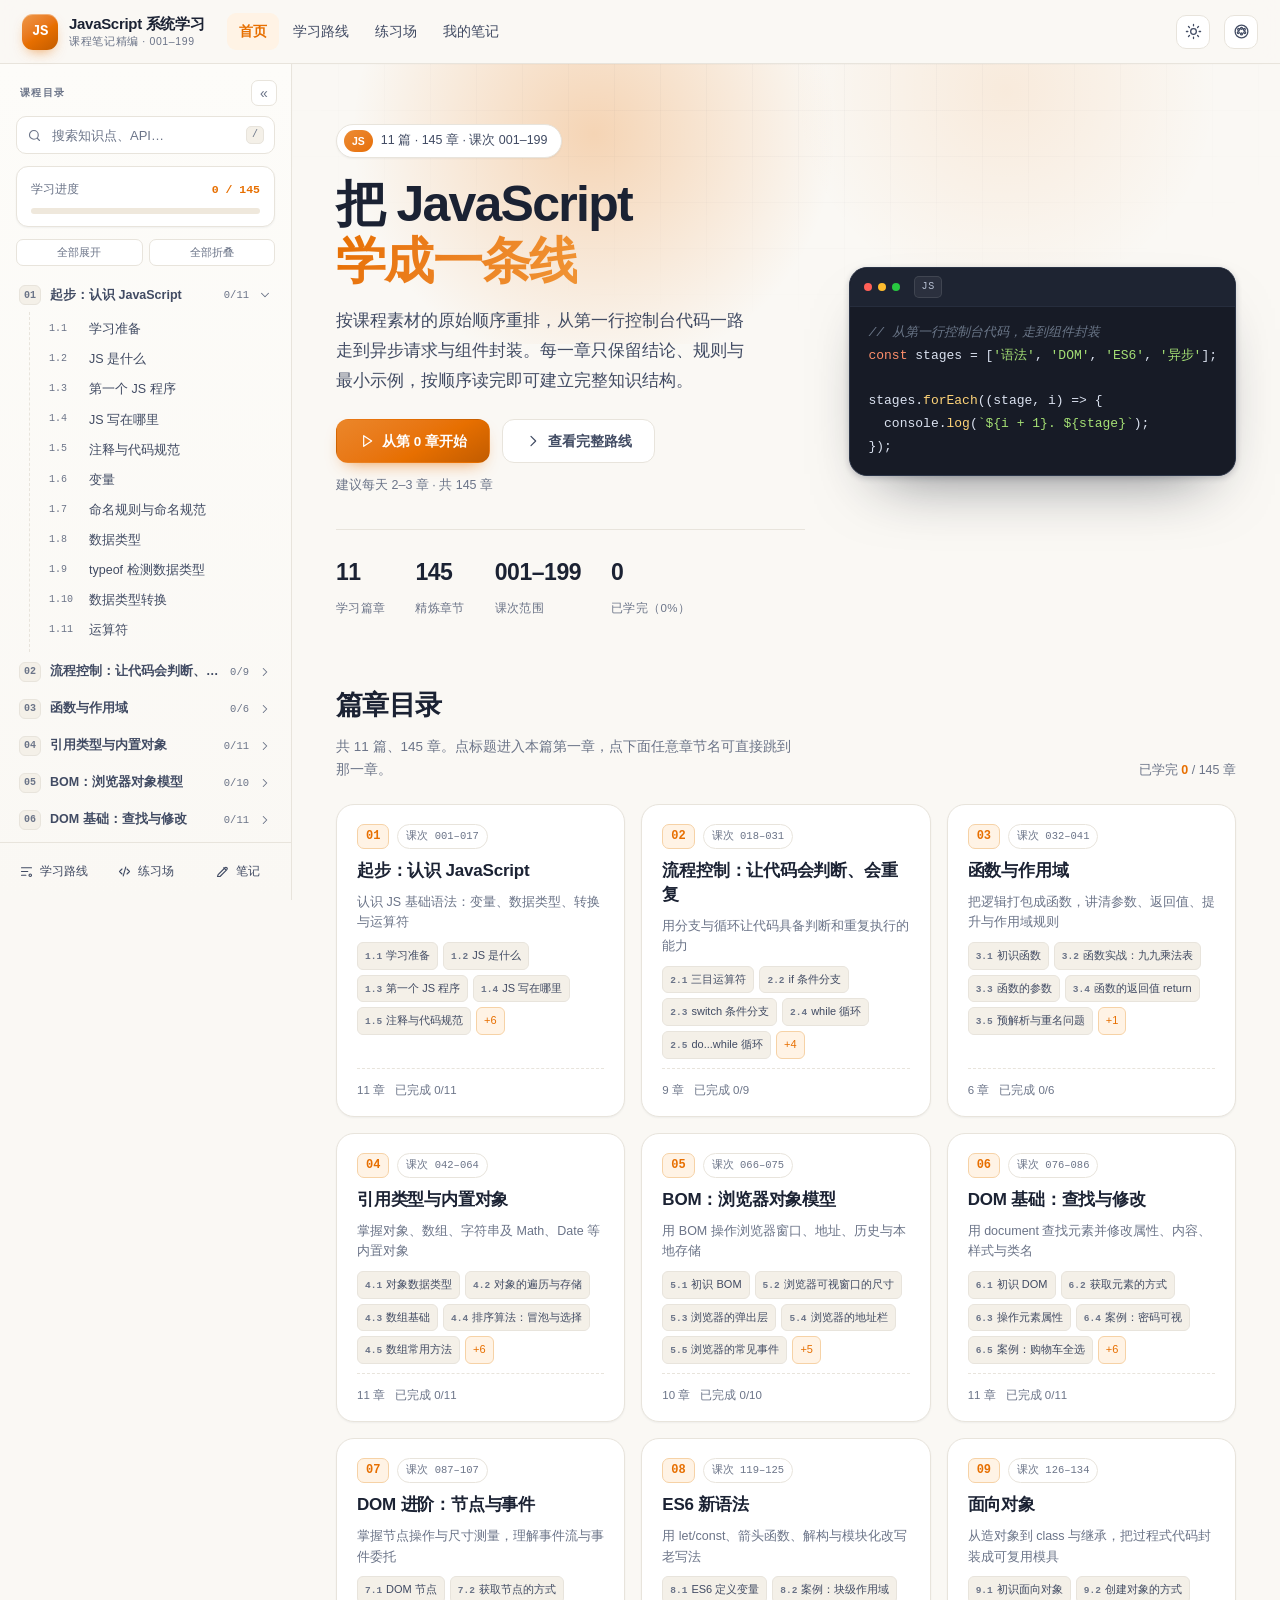
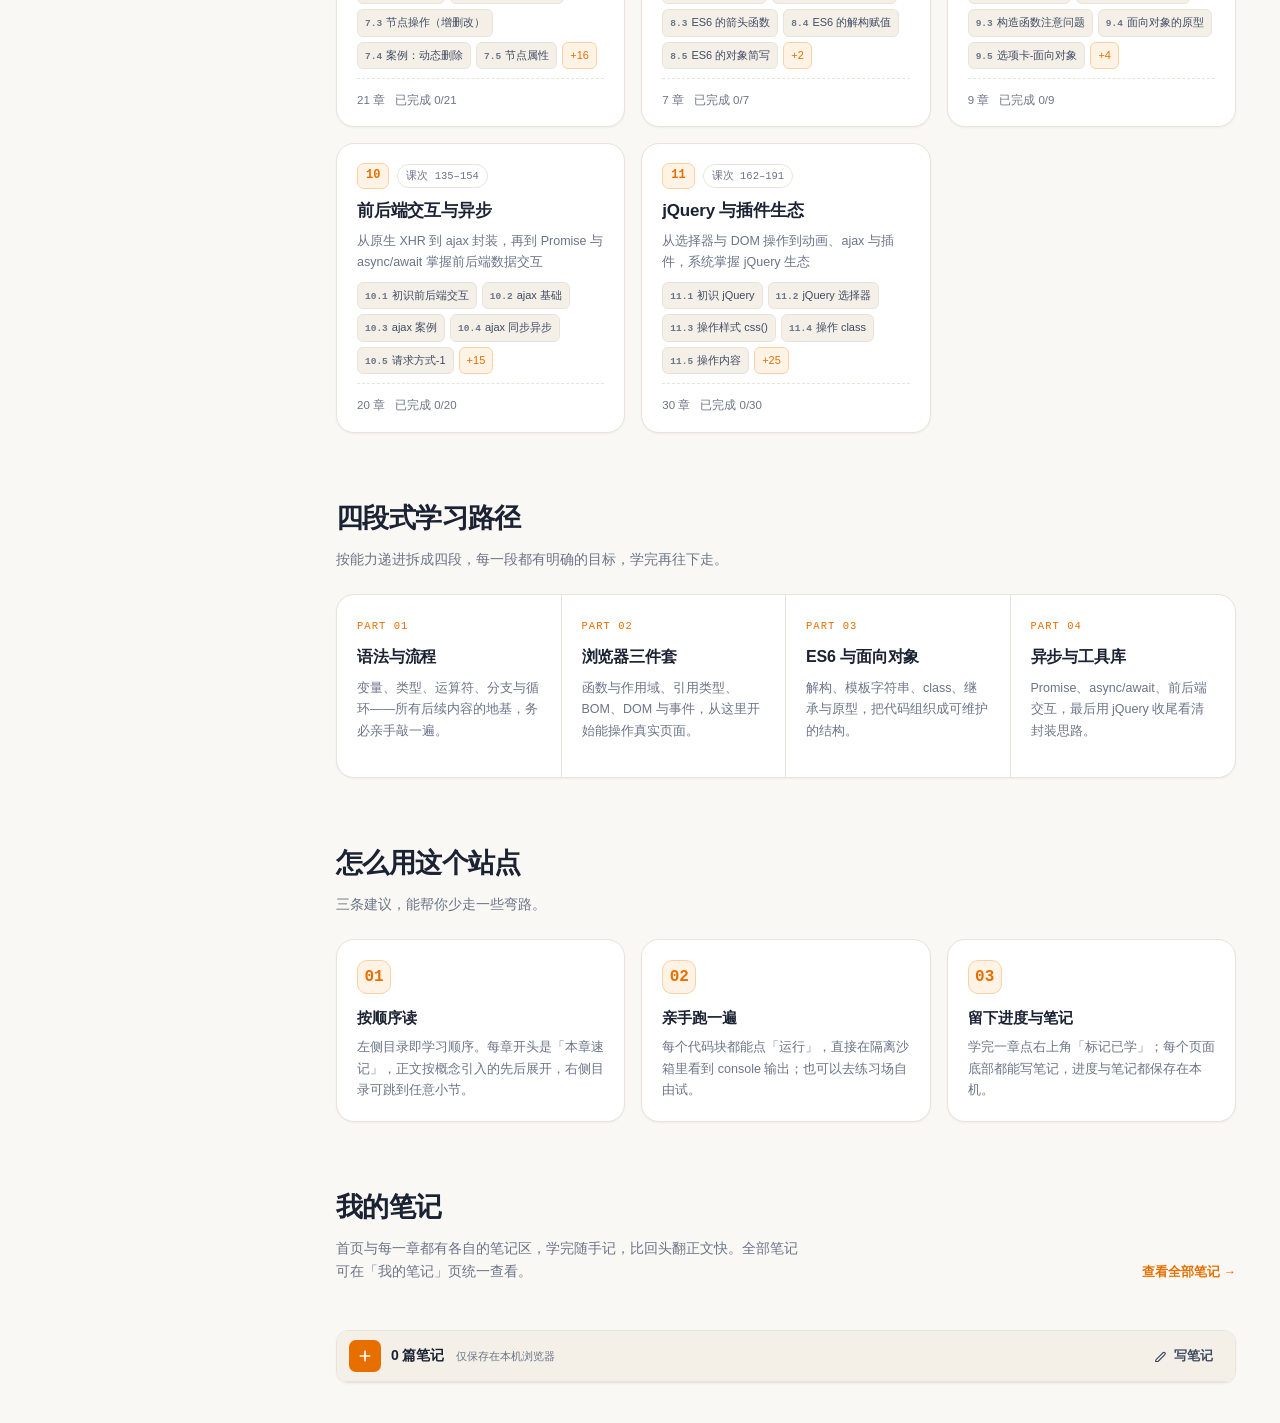
==== commit ef003b81: "feat(js): 新增页面笔记功能，并修正内容中的知识点错误 笔记 - 每个界面（首页/章节/路线图/练习场）底部新增笔记区，可展开查看、编写、编辑、删除 - 新增「我的笔记」汇总页，按页面分组展示" ====
--- a/index.html
+++ b/index.html
@@ -1,155 +1,226 @@
 <!DOCTYPE html>
-<html lang="zh-CN">
+<html lang="zh-CN" data-theme="warm" data-dark="false" data-font="m" data-leading="normal" data-width="normal">
 <head>
-<meta charset="UTF-8">
-<meta name="viewport" content="width=device-width, initial-scale=1">
-<title>Java 学习手册 · 从零到项目实战</title>
-<meta name="description" content="一套完整的 JavaSE 学习路线：12 个章节、70+ 知识点，从环境搭建到石头迷阵项目实战，配套代码示例与自测题。">
-<link rel="icon" href="data:image/svg+xml,%3Csvg xmlns='http://www.w3.org/2000/svg' viewBox='0 0 32 32'%3E%3Crect width='32' height='32' rx='8' fill='%23e76f00'/%3E%3Ctext x='16' y='23' font-family='monospace' font-size='19' font-weight='700' fill='white' text-anchor='middle'%3EJ%3C/text%3E%3C/svg%3E">
-<script>try{(function(){var a=JSON.parse(localStorage.getItem("java-appearance")||"null");if(!a)return;var r=document.documentElement,m={theme:"theme",ink:"ink",codeBg:"code-bg",codeInk:"code-ink",font:"font",leading:"leading",width:"width"};for(var k in m){var v=a[k];if(!v||(k==="ink"&&v==="auto"))continue;r.setAttribute("data-"+m[k],v);}})()}catch(e){}</script>
-<link rel="stylesheet" href="assets/css/main.css?v=20261111b">
+  <meta charset="UTF-8" />
+  <meta name="viewport" content="width=device-width, initial-scale=1.0" />
+  <meta name="description" content="按课程顺序系统学习 JavaScript：从基础语法、BOM、DOM 到 ES6、面向对象、异步交互与 jQuery。" />
+  <title>JavaScript 系统学习 · 课程笔记精编</title>
+  <link rel="icon" href="data:image/svg+xml,%3Csvg xmlns='http://www.w3.org/2000/svg' viewBox='0 0 32 32'%3E%3Crect width='32' height='32' rx='8' fill='%23e76f00'/%3E%3Ctext x='16' y='22' font-size='13' font-family='monospace' font-weight='bold' text-anchor='middle' fill='%23fff'%3EJS%3C/text%3E%3C/svg%3E" />
+  <script>
+    /* 首屏防闪：在样式加载前先把上次选择的主题与阅读参数写到 html 上 */
+    (function () {
+      var THEMES = ['warm', 'slate', 'forest', 'ocean', 'rose', 'midnight'];
+      var saved = null;
+      try { saved = JSON.parse(localStorage.getItem('jsweb.appearance') || 'null'); } catch (e) {}
+      var q = new URLSearchParams(location.search).get('theme');
+      if (q && THEMES.indexOf(q) > -1) saved = Object.assign({}, saved || {}, { theme: q });
+      if (!saved) return;
+      var root = document.documentElement;
+      var t = THEMES.indexOf(saved.theme) > -1 ? saved.theme : 'warm';
+      root.setAttribute('data-theme', t);
+      root.setAttribute('data-dark', t === 'midnight' ? 'true' : 'false');
+      if (saved.ink && saved.ink !== 'auto') root.setAttribute('data-ink', saved.ink);
+      if (saved.codeBg) root.setAttribute('data-code-bg', saved.codeBg);
+      if (saved.codeInk) root.setAttribute('data-code-ink', saved.codeInk);
+      if (saved.font) root.setAttribute('data-font', saved.font);
+      if (saved.leading) root.setAttribute('data-leading', saved.leading);
+      if (saved.width) root.setAttribute('data-width', saved.width);
+    })();
+  </script>
+  <link rel="stylesheet" href="assets/css/style.css?v=20261119" />
 </head>
-<body data-root="./" data-page="home">
-
-<div class="readbar"></div>
-
-<header class="topbar">
-  <button class="icon-btn menu-btn" data-menu aria-label="打开目录">
-    <svg width="17" height="17" viewBox="0 0 24 24" fill="none" stroke="currentColor" stroke-width="2.2" stroke-linecap="round"><path d="M4 7h16M4 12h16M4 17h16"/></svg>
-  </button>
-  <a class="brand" href="index.html">
-    <span class="brand-mark">J</span>
-    <span class="brand-text">
-      <span class="brand-name">Java 学习手册</span>
-      <span class="brand-sub">JavaSE · 12 chapters</span>
-    </span>
-  </a>
-  <nav class="topbar-nav">
-    <a href="index.html" class="active">首页</a>
-    <a href="index.html#chapters">章节目录</a>
-    <a href="index.html#path">学习路径</a>
-    <a href="index.html#tips">学习建议</a>
-  </nav>
-  <div class="topbar-spacer"></div>
-  <button class="search-trigger" data-search-open>
-    <svg width="15" height="15" viewBox="0 0 24 24" fill="none" stroke="currentColor" stroke-width="2.2" stroke-linecap="round"><circle cx="11" cy="11" r="7"/><path d="m20 20-3.6-3.6"/></svg>
-    <span>搜索知识点…</span>
-    <kbd>Ctrl K</kbd>
-  </button>
-  <div class="progress-pill" data-progress-pill></div>
-</header>
-
-<main class="home">
-
-  <!-- ================= HERO ================= -->
-  <section class="hero">
-    <div class="hero-grid"></div>
-    <div class="hero-inner">
-      <div>
-        <div class="hero-badge"><i>JavaSE</i> 零基础 → 项目实战 · 12 章完整路线</div>
-        <h1>把 Java 学成<br><span class="hl">真正会用的样子</span></h1>
-        <p class="sub">不是把语法背一遍，而是按「知识点 → 可运行代码 → 易错点 → 自测」的节奏推进。每章都有完整示例，学完就能写出能跑的程序。</p>
-        <div class="hero-actions">
-          <a class="btn btn-primary" href="chapters/ch01.html">
-            从第 1 章开始
-            <svg width="15" height="15" viewBox="0 0 24 24" fill="none" stroke="currentColor" stroke-width="2.4" stroke-linecap="round" stroke-linejoin="round"><path d="M5 12h14M13 6l6 6-6 6"/></svg>
-          </a>
-          <a class="btn btn-ghost" href="#chapters">浏览全部章节</a>
-          <span class="note">建议每天 1–2 章，两周走完</span>
-        </div>
-        <div class="hero-stats" data-mount="stats"></div>
-      </div>
-
-      <div class="hero-code">
-        <div class="code-card">
-          <div class="code-head">
-            <span class="code-dots"><i></i><i></i><i></i></span>
-            <span class="code-file">HelloJava.java</span>
-            <span class="code-lang">java</span>
+<body>
+
+  <!-- ================= 顶栏（整页宽） ================= -->
+  <header class="topbar">
+    <button class="icon-btn menu-btn" id="menuBtn" aria-label="打开目录">
+      <svg viewBox="0 0 24 24" class="icon" aria-hidden="true"><path d="M4 7h16M4 12h16M4 17h16"/></svg>
+    </button>
+
+    <a class="brand" href="#/home">
+      <span class="brand-mark">JS</span>
+      <span class="brand-text">
+        <span class="brand-name">JavaScript 系统学习</span>
+        <span class="brand-sub">课程笔记精编 · 001–199</span>
+      </span>
+    </a>
+
+    <nav class="topbar-nav" aria-label="主导航">
+      <a href="#/home" data-nav="home" class="active">首页</a>
+      <a href="#/roadmap" data-nav="roadmap">学习路线</a>
+      <a href="#/playground" data-nav="playground">练习场</a>
+      <a href="#/notes" data-nav="notes">我的笔记</a>
+    </nav>
+
+    <div class="topbar-spacer"></div>
+
+    <button class="icon-btn" id="themeBtn" aria-label="切换明暗" title="快速切换明暗">
+      <svg viewBox="0 0 24 24" class="icon icon-sun" aria-hidden="true"><circle cx="12" cy="12" r="4"/><path d="M12 2v2M12 20v2M4.9 4.9l1.4 1.4M17.7 17.7l1.4 1.4M2 12h2M20 12h2M4.9 19.1l1.4-1.4M17.7 6.3l1.4-1.4"/></svg>
+      <svg viewBox="0 0 24 24" class="icon icon-moon" aria-hidden="true"><path d="M20 14.5A8.5 8.5 0 1 1 9.5 4a7 7 0 0 0 10.5 10.5z"/></svg>
+    </button>
+    <button class="icon-btn" id="settingsBtn" aria-label="阅读外观设置" title="阅读外观设置">
+      <svg viewBox="0 0 24 24" class="icon" aria-hidden="true"><circle cx="12" cy="12" r="9"/><circle cx="8" cy="9" r="1.4"/><circle cx="12" cy="7.5" r="1.4"/><circle cx="16" cy="9" r="1.4"/><circle cx="16.5" cy="13.5" r="1.4"/><circle cx="12" cy="15.5" r="1.4"/><circle cx="7.5" cy="13.5" r="1.4"/></svg>
+    </button>
+    <button class="text-btn" id="doneBtn" hidden>
+      <svg viewBox="0 0 24 24" class="icon" aria-hidden="true"><path d="M4 12l5 5L20 6"/></svg>
+      <span>标记已学</span>
+    </button>
+
+    <div class="read-progress" id="readProgress" hidden></div>
+
+    <div class="settings-panel" id="settingsPanel" hidden>
+      <div class="settings-head"><strong>阅读外观</strong><button id="settingsReset" type="button">重置</button></div>
+      <div class="settings-body">
+      <div class="settings-group">
+        <label>主题风格 <span class="label-note">· 整套配色</span></label>
+        <div class="theme-grid" data-group="theme">
+          <button type="button" data-val="warm" title="暖纸橙 · 默认">
+            <span class="theme-prev prev-warm"></span><span class="theme-name">暖纸橙</span>
+          </button>
+          <button type="button" data-val="slate" title="石墨靛 · 冷灰">
+            <span class="theme-prev prev-slate"></span><span class="theme-name">石墨靛</span>
+          </button>
+          <button type="button" data-val="forest" title="森绿 · 米绿底">
+            <span class="theme-prev prev-forest"></span><span class="theme-name">森绿</span>
+          </button>
+          <button type="button" data-val="ocean" title="海蓝 · 淡蓝底">
+            <span class="theme-prev prev-ocean"></span><span class="theme-name">海蓝</span>
+          </button>
+          <button type="button" data-val="rose" title="玫瑰 · 浅粉底">
+            <span class="theme-prev prev-rose"></span><span class="theme-name">玫瑰</span>
+          </button>
+          <button type="button" data-val="midnight" title="深夜 · 暗色">
+            <span class="theme-prev prev-midnight"></span><span class="theme-name">深夜</span>
+          </button>
+        </div>
+      </div>
+      <div class="settings-group">
+        <label>正文文字颜色 <span class="label-note">· 只改字色</span></label>
+        <div class="opt-grid" data-group="ink">
+          <button type="button" class="opt" data-val="auto"><i class="ink-auto"></i>自动</button>
+          <button type="button" class="opt" data-val="black"><i class="ink-black"></i>纯黑</button>
+          <button type="button" class="opt" data-val="gray"><i class="ink-gray"></i>深灰</button>
+          <button type="button" class="opt" data-val="brown"><i class="ink-brown"></i>暖褐</button>
+          <button type="button" class="opt" data-val="navy"><i class="ink-navy"></i>藏青</button>
+        </div>
+      </div>
+      <div class="settings-group">
+        <label>代码块背景</label>
+        <div class="opt-grid" data-group="codeBg">
+          <button type="button" class="opt" data-val="dark"><i class="cb-dark"></i>深墨</button>
+          <button type="button" class="opt" data-val="black"><i class="cb-black"></i>纯黑</button>
+          <button type="button" class="opt" data-val="navy"><i class="cb-navy"></i>深蓝</button>
+          <button type="button" class="opt" data-val="light"><i class="cb-light"></i>浅色</button>
+        </div>
+      </div>
+      <div class="settings-group">
+        <label>代码字体颜色</label>
+        <div class="opt-grid" data-group="codeInk">
+          <button type="button" class="opt" data-val="default"><i class="ci-default"></i>彩色</button>
+          <button type="button" class="opt" data-val="bright"><i class="ci-bright"></i>高亮</button>
+          <button type="button" class="opt" data-val="soft"><i class="ci-soft"></i>柔和</button>
+          <button type="button" class="opt" data-val="mono"><i class="ci-mono"></i>单色</button>
+        </div>
+      </div>
+      <div class="settings-group">
+        <label>排版</label>
+        <div class="two-col">
+          <div class="mini">
+            <label>正文字号</label>
+            <div class="seg" data-group="font">
+              <button type="button" data-val="s">小</button>
+              <button type="button" data-val="m">标准</button>
+              <button type="button" data-val="l">大</button>
+              <button type="button" data-val="xl">特大</button>
+            </div>
           </div>
-          <pre><code>public class HelloJava {
-    public static void main(String[] args) {
-        // 从第一个程序，一步步走到项目实战
-        String[] roadmap = {
-            "语法地基", "数组与字符串",
-            "面向对象", "项目实战"
-        };
-
-        for (int i = 0; i &lt; roadmap.length; i++) {
-            System.out.println((i + 1) + ". " + roadmap[i]);
-        }
-    }
-}</code></pre>
-        </div>
-        <div class="hero-float"><span class="dot"></span>12 章 · 82 个知识点已就绪</div>
-      </div>
+          <div class="mini">
+            <label>行间距</label>
+            <div class="seg" data-group="leading">
+              <button type="button" data-val="compact">紧凑</button>
+              <button type="button" data-val="normal">标准</button>
+              <button type="button" data-val="relaxed">宽松</button>
+            </div>
+          </div>
+          <div class="mini">
+            <label>内容宽度</label>
+            <div class="seg" data-group="width">
+              <button type="button" data-val="narrow">窄</button>
+              <button type="button" data-val="normal">标准</button>
+              <button type="button" data-val="wide">宽</button>
+            </div>
+          </div>
+        </div>
+      </div>
+      </div>
+      <div class="settings-tip">主题与阅读参数会自动保存在本机浏览器；也可以用 <code>?theme=warm</code> 这类链接直接指定主题。</div>
     </div>
-  </section>
-
-  <!-- ================= 章节 ================= -->
-  <section class="section-block" id="chapters">
-    <div class="section-head">
-      <div>
-        <h2>章节目录</h2>
-        <p>按知识依赖顺序编排：先语法、再容器、后面向对象，最后用一个完整项目收口。</p>
-      </div>
-      <div class="aside">已学完 <b data-done-count>0</b> / 12 章</div>
-    </div>
-    <div class="chapter-grid" data-mount="chapters"></div>
-  </section>
-
-  <!-- ================= 学习路径 ================= -->
-  <section class="section-block" id="path" style="margin-top:56px">
-    <div class="section-head">
-      <div>
-        <h2>四段式学习路径</h2>
-        <p>每一段都有明确的能力目标，学完能做什么，比学了多少更重要。</p>
-      </div>
-    </div>
-    <div class="path" data-mount="path"></div>
-  </section>
-
-  <!-- ================= 学习建议 ================= -->
-  <section class="section-block" id="tips" style="margin-top:56px">
-    <div class="section-head">
-      <div>
-        <h2>怎么学才有效</h2>
-        <p>三条被反复验证过的建议，能帮你少走至少一半的弯路。</p>
-      </div>
-    </div>
-    <div class="tips-grid">
-      <div class="tip-card">
-        <div class="ico" style="background:var(--java-soft);color:var(--java)">✎</div>
-        <h4>代码一定要自己敲</h4>
-        <p>看懂和写出来是两件事。每个示例都在本地跑一遍，改几个值观察输出变化，比读十遍笔记更有效。</p>
-      </div>
-      <div class="tip-card">
-        <div class="ico" style="background:var(--blue-soft);color:var(--blue)">◎</div>
-        <h4>先跑通，再追问为什么</h4>
-        <p>遇到报错先读异常栈：异常类型在前、出错行号在后。搞不清就回到本章「易错点」，90% 的坑都写过。</p>
-      </div>
-      <div class="tip-card">
-        <div class="ico" style="background:var(--green-soft);color:var(--green)">✓</div>
-        <h4>用项目检验掌握程度</h4>
-        <p>每学完一段，试着不看答案复写小项目：成绩管理、图书查询、石头迷阵。能独立完成才算真的会。</p>
-      </div>
-    </div>
-  </section>
-
-</main>
-
-<footer class="footer">
-  <div class="footer-inner">
-    <span>Java 学习手册 · 基于 JavaSE 基础课程笔记与示例代码整理</span>
-    <span>建议 JDK 17+ · <a href="#chapters">回到章节目录</a></span>
+  </header>
+
+  <!-- ================= 外壳：左目录 + 中内容 + 右小节 ================= -->
+  <div class="shell">
+    <aside class="sidebar" id="sidebar">
+      <div class="side-head">
+        <span class="side-head-title">课程目录</span>
+        <button class="side-collapse" id="sideCollapseBtn" type="button" aria-label="收起目录" title="收起目录">«</button>
+      </div>
+
+      <div class="side-search">
+        <svg viewBox="0 0 24 24" class="icon" aria-hidden="true"><circle cx="11" cy="11" r="7"/><path d="M20 20l-3.6-3.6"/></svg>
+        <input type="search" id="searchInput" placeholder="搜索知识点、API…" autocomplete="off" aria-label="搜索章节" />
+        <kbd>/</kbd>
+      </div>
+      <div class="search-panel" id="searchPanel" hidden></div>
+
+      <div class="side-progress">
+        <div class="side-progress-head">
+          <span>学习进度</span>
+          <strong id="progressText">0 / 0</strong>
+        </div>
+        <div class="progress-track"><div class="progress-fill" id="progressFill"></div></div>
+      </div>
+
+      <div class="nav-tools">
+        <button type="button" id="expandAll">全部展开</button>
+        <button type="button" id="collapseAll">全部折叠</button>
+      </div>
+      <nav class="side-nav" id="sideNav" aria-label="章节导航"></nav>
+
+      <div class="side-foot">
+        <a href="#/roadmap" class="foot-link" data-nav="roadmap">
+          <svg viewBox="0 0 24 24" class="icon" aria-hidden="true"><path d="M4 6h16M4 12h10M4 18h7"/><circle cx="18" cy="18" r="2"/></svg>
+          学习路线
+        </a>
+        <a href="#/playground" class="foot-link" data-nav="playground">
+          <svg viewBox="0 0 24 24" class="icon" aria-hidden="true"><path d="M8 8l-4 4 4 4M16 8l4 4-4 4M14 5l-4 14"/></svg>
+          练习场
+        </a>
+        <a href="#/notes" class="foot-link" data-nav="notes">
+          <svg viewBox="0 0 24 24" class="icon" aria-hidden="true"><path d="M4 20h4L19 9a2.1 2.1 0 0 0-3-3L5 17z"/><path d="M14 6l3 3"/></svg>
+          笔记
+        </a>
+      </div>
+    </aside>
+
+    <div class="sidebar-mask" id="sidebarMask"></div>
+
+    <main class="main">
+      <button class="side-expand" id="sideExpandBtn" type="button" aria-label="展开目录" title="展开目录">
+        <svg viewBox="0 0 24 24" class="icon" aria-hidden="true"><path d="M9 5l7 7-7 7"/></svg>
+      </button>
+      <div class="doc-with-toc" id="docWrap">
+        <div class="doc" id="view" tabindex="-1"></div>
+        <aside class="toc" id="pageToc" hidden aria-label="本页目录"></aside>
+      </div>
+    </main>
   </div>
-</footer>
-
-<button class="to-top" aria-label="回到顶部">
-  <svg width="17" height="17" viewBox="0 0 24 24" fill="none" stroke="currentColor" stroke-width="2.2" stroke-linecap="round" stroke-linejoin="round"><path d="M12 19V5M6 11l6-6 6 6"/></svg>
-</button>
-
-<script src="assets/js/data.js?v=20261111b"></script>
-<script src="assets/js/site.js?v=20261111b"></script>
+
+  <div class="toast" id="toast" role="status" aria-live="polite"></div>
+
+  <script src="assets/data/content.js?v=20261119"></script>
+  <script src="assets/js/markdown.js?v=20261119"></script>
+  <script src="assets/js/runner.js?v=20261119"></script>
+  <script src="assets/js/notes.js?v=20261119"></script>
+  <script src="assets/js/app.js?v=20261119"></script>
 </body>
 </html>
--- a/assets/css/style.css
+++ b/assets/css/style.css
@@ -0,0 +1,1384 @@
+/* ============================================================
+   JavaScript 系统学习 · 视觉系统
+   与 java/ 站点保持同一套设计语言：
+   暖纸底 + 细描边 + 深色代码块 + 橙色强调
+   主题：html[data-theme] = warm | slate | forest | ocean | rose | midnight
+   ============================================================ */
+
+/* ---------- 暖纸橙（默认） ---------- */
+html[data-theme="warm"] {
+  --bg: #faf8f4;
+  --bg-soft: #f4f0e8;
+  --bg-hover: #efe8dc;
+  --panel: #ffffff;
+  --panel-2: #fdfcf9;
+  --border: #e8e4dc;
+  --border-strong: #d8d1c3;
+  --text: #1b2233;
+  --text-2: #414b63;
+  --text-3: #6b7488;
+  --accent: #e76f00;
+  --accent-strong: #c25c00;
+  --accent-soft: #fff3e5;
+  --accent-border: #f6d2a6;
+  --ok: #17876a;
+  --tip: #17876a;
+  --warn: #b4690e;
+  --amber: #a86412;
+}
+
+/* ---------- 石墨靛 ---------- */
+html[data-theme="slate"] {
+  --bg: #f6f7fa;
+  --bg-soft: #eef0f5;
+  --bg-hover: #e4e7ef;
+  --panel: #ffffff;
+  --panel-2: #fbfcfe;
+  --border: #e1e5ec;
+  --border-strong: #ccd2dd;
+  --text: #182032;
+  --text-2: #455066;
+  --text-3: #6c778c;
+  --accent: #4a5bd0;
+  --accent-strong: #3746b4;
+  --accent-soft: #eef1ff;
+  --accent-border: #d2d9ff;
+  --ok: #157f5c;
+  --tip: #0f766e;
+  --warn: #a8660d;
+  --amber: #9a6a12;
+}
+
+/* ---------- 森绿 ---------- */
+html[data-theme="forest"] {
+  --bg: #f5f9f4;
+  --bg-soft: #eaf2e7;
+  --bg-hover: #dfead9;
+  --panel: #fdfefb;
+  --panel-2: #fbfdf8;
+  --border: #dde8d8;
+  --border-strong: #c5d6bc;
+  --text: #1c2a20;
+  --text-2: #46604e;
+  --text-3: #6f8877;
+  --accent: #2f855a;
+  --accent-strong: #226b46;
+  --accent-soft: #e7f4ea;
+  --accent-border: #bfe2ce;
+  --ok: #1d7a4d;
+  --tip: #0f766e;
+  --warn: #96650f;
+  --amber: #8a6514;
+}
+
+/* ---------- 海蓝 ---------- */
+html[data-theme="ocean"] {
+  --bg: #f4f8fd;
+  --bg-soft: #eaf2fb;
+  --bg-hover: #dde9f7;
+  --panel: #fbfdff;
+  --panel-2: #f9fcff;
+  --border: #dbe6f3;
+  --border-strong: #c2d3e7;
+  --text: #16233a;
+  --text-2: #3f5271;
+  --text-3: #6b809c;
+  --accent: #2563c9;
+  --accent-strong: #1c4fa5;
+  --accent-soft: #e7f0fd;
+  --accent-border: #c6dcf7;
+  --ok: #12796a;
+  --tip: #0d7c8a;
+  --warn: #a76510;
+  --amber: #96690f;
+}
+
+/* ---------- 玫瑰 ---------- */
+html[data-theme="rose"] {
+  --bg: #fdf7f7;
+  --bg-soft: #f9edee;
+  --bg-hover: #f2dfe1;
+  --panel: #fffdfd;
+  --panel-2: #fffafb;
+  --border: #f0dcdf;
+  --border-strong: #e2c4c8;
+  --text: #2b1f22;
+  --text-2: #5c4348;
+  --text-3: #8a6d72;
+  --accent: #c94b63;
+  --accent-strong: #a83a50;
+  --accent-soft: #fdecef;
+  --accent-border: #f3c8d0;
+  --ok: #1a7a5e;
+  --tip: #0f7381;
+  --warn: #a8620c;
+  --amber: #9b6512;
+}
+
+/* ---------- 深夜（暗色） ---------- */
+html[data-theme="midnight"] {
+  --bg: #15171d;
+  --bg-soft: #1b1e26;
+  --bg-hover: #242833;
+  --panel: #1e222b;
+  --panel-2: #22262f;
+  --border: #2c313d;
+  --border-strong: #3b4250;
+  --text: #e9e7e2;
+  --text-2: #b3b8c4;
+  --text-3: #878e9d;
+  --accent: #ff9d3d;
+  --accent-strong: #ffb262;
+  --accent-soft: #2c2519;
+  --accent-border: #4a3a22;
+  --ok: #6bd0a0;
+  --tip: #5ed0bf;
+  --warn: #e8a863;
+  --amber: #e2b668;
+}
+
+/* ---------- 共享变量 ---------- */
+:root {
+  --code-bg: #171b26;
+  --code-head: #1e2432;
+  --code-border: #262d3d;
+  --code-text: #dbe2f0;
+  --code-kw: #ff8f6b;
+  --code-str: #a5e075;
+  --code-num: #f6bd6b;
+  --code-com: #6b7789;
+  --code-fn: #ffd479;
+
+  --shadow-sm: 0 1px 2px rgba(27, 34, 51, .05);
+  --shadow: 0 4px 16px -4px rgba(27, 34, 51, .10), 0 1px 3px rgba(27, 34, 51, .04);
+  --shadow-lg: 0 18px 46px -18px rgba(27, 34, 51, .22), 0 4px 12px -6px rgba(27, 34, 51, .08);
+
+  --radius-sm: 8px;
+  --radius: 12px;
+  --radius-lg: 18px;
+  --topbar-h: 64px;
+
+  --sans: -apple-system, BlinkMacSystemFont, "Segoe UI", "PingFang SC",
+    "Hiragino Sans GB", "Microsoft YaHei", "Source Han Sans SC", sans-serif;
+  --mono: "JetBrains Mono", "Cascadia Code", "SFMono-Regular", Consolas,
+    "Liberation Mono", Menlo, monospace;
+
+  --f-base: 15.5px;
+  --f-prose: 15.5px;
+  --f-code: 13px;
+  --f-h1: 40px;
+  --f-h3: 21px;
+  --lh: 1.78;
+  --content-w: 800px;
+
+  /* 语义色底：跟随主题色与背景调和 */
+  --tip-soft: #e9f7f2;
+  --tip-border: #cdece2;
+  --warn-soft: #fdf6e9;
+  --warn-border: #f3e0bd;
+  --amber-soft: #fdf6e6;
+  --amber-border: #f0e0bb;
+}
+
+@supports (color: color-mix(in srgb, red 10%, white)) {
+  :root {
+    --tip-soft: color-mix(in srgb, var(--tip) 11%, var(--bg));
+    --tip-border: color-mix(in srgb, var(--tip) 27%, var(--bg));
+    --warn-soft: color-mix(in srgb, var(--warn) 12%, var(--bg));
+    --warn-border: color-mix(in srgb, var(--warn) 28%, var(--bg));
+    --amber-soft: color-mix(in srgb, var(--amber) 12%, var(--bg));
+    --amber-border: color-mix(in srgb, var(--amber) 28%, var(--bg));
+  }
+}
+
+/* 暗色主题的阴影与代码块 */
+html[data-dark="true"] {
+  --shadow-sm: 0 1px 2px rgba(0, 0, 0, .3);
+  --shadow: 0 4px 18px rgba(0, 0, 0, .34);
+  --shadow-lg: 0 20px 50px rgba(0, 0, 0, .5);
+  --code-bg: #1a1e28;
+  --code-head: #232936;
+  --code-border: #262c3a;
+}
+
+/* ============ 字号 / 行距 / 宽度 ============ */
+html[data-font="s"] { --f-base: 14px; --f-prose: 14px; --f-code: 12px; --f-h1: 34px; --f-h3: 19px; }
+html[data-font="l"] { --f-base: 16.5px; --f-prose: 16.5px; --f-code: 14px; --f-h1: 43px; --f-h3: 23px; }
+html[data-font="xl"] { --f-base: 17.5px; --f-prose: 18px; --f-code: 15px; --f-h1: 46px; --f-h3: 25px; }
+html[data-leading="compact"] { --lh: 1.6; }
+html[data-leading="relaxed"] { --lh: 2.05; }
+html[data-width="narrow"] { --content-w: 700px; }
+html[data-width="wide"] { --content-w: 980px; }
+
+/* ============ 基础 ============ */
+* { box-sizing: border-box; }
+[hidden] { display: none !important; }
+html, body { margin: 0; padding: 0; height: 100%; }
+body {
+  font-family: var(--sans);
+  background: var(--bg);
+  color: var(--text);
+  font-size: var(--f-base);
+  line-height: 1.75;
+  -webkit-font-smoothing: antialiased;
+  text-rendering: optimizeLegibility;
+}
+a { color: inherit; text-decoration: none; }
+button, input, textarea { font-family: inherit; }
+button { cursor: pointer; }
+.icon { width: 18px; height: 18px; fill: none; stroke: currentColor; stroke-width: 1.8; stroke-linecap: round; stroke-linejoin: round; flex: none; }
+::selection { background: var(--accent-border); color: var(--text); }
+* { scrollbar-width: thin; scrollbar-color: var(--border-strong) transparent; }
+*::-webkit-scrollbar { width: 9px; height: 9px; }
+*::-webkit-scrollbar-thumb { background: var(--border-strong); border-radius: 8px; border: 2px solid transparent; background-clip: padding-box; }
+*::-webkit-scrollbar-thumb:hover { background: var(--text-3); background-clip: padding-box; }
+
+/* ============ 布局：顶栏 + 左目录 + 中内容 + 右小节 ============ */
+.shell { display: flex; align-items: flex-start; padding-top: var(--topbar-h); min-height: 100vh; }
+.main { flex: 1; min-width: 0; }
+.doc-with-toc {
+  display: flex; align-items: flex-start; gap: 40px;
+  max-width: 1180px; margin: 0 auto; padding: 0;
+}
+.doc-with-toc.is-reader { padding: 38px 44px 90px; }
+.doc { flex: 1; min-width: 0; outline: none; }
+.doc-with-toc.has-toc .doc { max-width: var(--content-w); }
+.doc-with-toc:not(.is-reader) > .doc > .content { padding: 34px 44px 84px; }
+
+/* 右侧本页目录 */
+.toc {
+  position: sticky; top: calc(var(--topbar-h) + 30px);
+  width: 210px; flex: none; font-size: 12.5px;
+  max-height: calc(100vh - var(--topbar-h) - 56px); overflow-y: auto;
+}
+.toc[hidden] { display: none; }
+.toc-title {
+  font-size: 10px; font-weight: 700; letter-spacing: .13em; text-transform: uppercase;
+  color: var(--text-3); margin-bottom: 10px;
+}
+.toc-item {
+  display: block; width: 100%; text-align: left; border: 0; background: transparent;
+  color: var(--text-3); font-size: 12.5px; line-height: 1.5;
+  padding: 5px 0 5px 11px; border-left: 2px solid var(--border); cursor: pointer;
+  transition: color .15s, border-color .15s;
+}
+.toc-item:hover { color: var(--text); border-left-color: var(--border-strong); }
+.toc-item.on { color: var(--accent); border-left-color: var(--accent); font-weight: 650; }
+
+/* ============ 侧边栏 ============ */
+.sidebar {
+  position: sticky;
+  top: var(--topbar-h);
+  width: 292px;
+  flex: none;
+  height: calc(100vh - var(--topbar-h));
+  background: linear-gradient(180deg, var(--panel-2), var(--bg));
+  border-right: 1px solid var(--border);
+  display: flex;
+  flex-direction: column;
+  z-index: 30;
+}
+.side-head {
+  display: flex; align-items: center; justify-content: space-between;
+  padding: 16px 14px 10px 20px;
+}
+.side-head-title {
+  font-size: 10px; font-weight: 700; letter-spacing: .14em;
+  text-transform: uppercase; color: var(--text-3);
+}
+.side-collapse {
+  flex: none; width: 26px; height: 26px;
+  border: 1px solid var(--border); background: var(--panel); color: var(--text-3);
+  border-radius: 7px; font-size: 14px; line-height: 1; display: grid; place-items: center;
+  transition: .16s;
+}
+.side-collapse:hover { color: var(--accent); border-color: var(--accent-border); background: var(--accent-soft); }
+.brand-mark {
+  width: 36px; height: 36px; flex: none;
+  display: grid; place-items: center;
+  border-radius: 11px;
+  background: var(--accent);
+  background: linear-gradient(145deg,
+    color-mix(in srgb, var(--accent) 72%, #ffffff),
+    var(--accent) 55%,
+    var(--accent-strong));
+  color: #fff;
+  font-family: var(--mono);
+  font-weight: 700; font-size: 14px; letter-spacing: -.5px;
+  box-shadow: 0 6px 14px -6px color-mix(in srgb, var(--accent) 70%, transparent),
+    inset 0 1px 0 rgba(255, 255, 255, .35);
+}
+html[data-dark="true"] .brand-mark { color: #171a22; }
+.brand-text { display: flex; flex-direction: column; line-height: 1.25; min-width: 0; }
+.brand-text strong { font-size: 14.5px; letter-spacing: -.2px; font-weight: 700; }
+.brand-text small { font-size: 10.5px; color: var(--text-3); margin-top: 3px; letter-spacing: .06em; }
+
+.side-search {
+  margin: 0 16px 12px;
+  display: flex; align-items: center; gap: 8px;
+  background: var(--panel);
+  border: 1px solid var(--border);
+  border-radius: 10px;
+  padding: 0 10px;
+  height: 38px;
+  transition: border-color .16s, box-shadow .16s;
+}
+.side-search:focus-within { border-color: var(--accent-border); box-shadow: 0 0 0 3px var(--accent-soft); }
+.side-search .icon { width: 15px; height: 15px; color: var(--text-3); }
+.side-search input { flex: 1; min-width: 0; border: 0; outline: 0; background: transparent; color: var(--text); font-size: 13px; }
+.side-search input::placeholder { color: var(--text-3); }
+.side-search input::-webkit-search-cancel-button,
+.side-search input::-webkit-search-decoration { -webkit-appearance: none; appearance: none; }
+.side-search kbd {
+  font-family: var(--mono); font-size: 10px; color: var(--text-3);
+  border: 1px solid var(--border); border-radius: 5px; padding: 0 5px; line-height: 16px;
+  background: var(--bg-soft);
+}
+
+.search-panel {
+  position: absolute; left: 12px; right: 12px; top: 96px;
+  max-height: 380px; overflow-y: auto;
+  background: var(--panel); border: 1px solid var(--border-strong);
+  border-radius: var(--radius); box-shadow: var(--shadow-lg); z-index: 60; padding: 6px;
+}
+.search-panel[hidden] { display: none; }
+.search-hit { display: block; width: 100%; text-align: left; border: 0; background: transparent; border-radius: 8px; padding: 8px 10px; color: var(--text); }
+.search-hit:hover, .search-hit:focus { background: var(--accent-soft); outline: none; }
+.search-hit b { display: block; font-size: 13px; font-weight: 650; }
+.search-hit span { display: block; font-size: 11.5px; color: var(--text-3); white-space: nowrap; overflow: hidden; text-overflow: ellipsis; }
+.search-empty { padding: 14px 12px; color: var(--text-3); font-size: 12.5px; text-align: center; }
+.search-count { padding: 6px 10px 8px; font-size: 11px; color: var(--text-3); border-bottom: 1px solid var(--border); margin-bottom: 4px; }
+mark { background: var(--accent-soft); color: var(--accent-strong); border-radius: 3px; padding: 0 2px; }
+
+.side-progress {
+  margin: 0 16px 12px; padding: 12px 14px;
+  background: var(--panel);
+  border: 1px solid var(--border);
+  border-radius: var(--radius);
+  box-shadow: var(--shadow-sm);
+}
+.side-progress-head { display: flex; justify-content: space-between; align-items: baseline; font-size: 11.5px; color: var(--text-3); margin-bottom: 8px; }
+.side-progress-head strong { font-family: var(--mono); font-size: 11.5px; color: var(--accent); font-weight: 700; }
+.progress-track { height: 6px; border-radius: 99px; background: var(--bg-hover); overflow: hidden; }
+.progress-fill {
+  height: 100%; width: 0; border-radius: 99px;
+  background: var(--accent);
+  background: linear-gradient(90deg, var(--accent), color-mix(in srgb, var(--accent) 55%, #ffd08a));
+  transition: width .45s cubic-bezier(.2, .8, .3, 1);
+}
+
+.nav-tools { display: flex; gap: 6px; padding: 0 16px 10px; }
+.nav-tools button {
+  flex: 1; border: 1px solid var(--border); background: var(--panel); color: var(--text-3);
+  font-size: 11px; border-radius: 7px; padding: 5px 0; transition: .16s;
+}
+.nav-tools button:hover { color: var(--accent); border-color: var(--accent-border); background: var(--accent-soft); }
+
+.side-nav { flex: 1; overflow-y: auto; padding: 2px 10px 18px; }
+.nav-part { margin-bottom: 3px; }
+.nav-part-head {
+  width: 100%; display: flex; align-items: center; gap: 9px;
+  border: 0; background: transparent; color: var(--text-2);
+  padding: 7px 9px; border-radius: 8px; text-align: left;
+  font-size: 12.5px; font-weight: 600;
+  transition: background .15s, color .15s;
+}
+.nav-part-head:hover { background: var(--bg-hover); color: var(--text); }
+.nav-part-head .part-no {
+  font-family: var(--mono); font-size: 10px; color: var(--text-3);
+  background: var(--bg-soft); border: 1px solid var(--border);
+  border-radius: 6px; min-width: 22px; height: 20px; display: grid; place-items: center; flex: none;
+  transition: .15s;
+}
+.nav-part-head:hover .part-no { color: var(--accent); border-color: var(--accent-border); background: var(--accent-soft); }
+.nav-part-head .part-title { flex: 1; min-width: 0; white-space: nowrap; overflow: hidden; text-overflow: ellipsis; }
+.nav-part-head .part-count { font-size: 10.5px; color: var(--text-3); font-weight: 400; font-family: var(--mono); }
+.nav-part.part-done .part-no { background: var(--tip-soft); color: var(--tip); border-color: var(--tip-border); }
+.nav-part-head .chev { width: 14px; height: 14px; transition: transform .2s; color: var(--text-3); }
+.nav-part.collapsed .chev { transform: rotate(-90deg); }
+.nav-part.collapsed .nav-chapters { display: none; }
+.nav-chapters { padding: 2px 0 6px 10px; border-left: 1px dashed var(--border); margin-left: 19px; }
+.nav-ch {
+  display: flex; align-items: center; gap: 8px;
+  padding: 6px 9px; border-radius: 8px;
+  font-size: 12.5px; color: var(--text-2); line-height: 1.45;
+  position: relative; transition: background .15s, color .15s, box-shadow .15s;
+}
+.nav-ch:hover { background: var(--panel); color: var(--text); box-shadow: var(--shadow-sm); }
+.nav-ch .ch-no { font-family: var(--mono); font-size: 10px; color: var(--text-3); min-width: 32px; flex: none; }
+.nav-ch .ch-title { flex: 1; min-width: 0; white-space: nowrap; overflow: hidden; text-overflow: ellipsis; }
+.nav-ch .ch-check { width: 13px; height: 13px; color: var(--ok); flex: none; display: none; }
+.nav-ch.done .ch-check { display: block; }
+.nav-ch.active { background: var(--panel); color: var(--text); font-weight: 650; box-shadow: var(--shadow-sm); }
+.nav-ch.active::before {
+  content: ""; position: absolute; left: -11px; top: 6px; bottom: 6px; width: 2.5px;
+  border-radius: 0 3px 3px 0; background: var(--accent);
+}
+.nav-ch.active .ch-no { color: var(--accent); }
+.nav-hidden { display: none !important; }
+
+.side-foot { border-top: 1px solid var(--border); padding: 10px; display: flex; gap: 6px; }
+.foot-link { flex: 1; display: flex; align-items: center; justify-content: center; gap: 6px; padding: 8px 4px; border-radius: 8px; font-size: 12px; color: var(--text-2); transition: .15s; }
+.foot-link .icon { width: 15px; height: 15px; }
+.foot-link:hover { background: var(--panel); color: var(--accent); box-shadow: var(--shadow-sm); }
+.foot-link.active { background: var(--accent-soft); color: var(--accent); box-shadow: inset 0 0 0 1px var(--accent-border); }
+.sidebar-mask { display: none; }
+
+/* ============ 顶栏（整页宽，固定） ============ */
+.topbar {
+  position: fixed; inset: 0 0 auto 0;
+  height: var(--topbar-h);
+  border-bottom: 1px solid var(--border);
+  display: flex; align-items: center; gap: 14px;
+  padding: 0 22px;
+  background: var(--bg);
+  background: color-mix(in srgb, var(--bg) 88%, transparent);
+  backdrop-filter: saturate(180%) blur(14px);
+  z-index: 50;
+}
+.brand { display: flex; align-items: center; gap: 11px; flex: none; }
+.brand-name { display: block; font-size: 15px; font-weight: 750; letter-spacing: -.02em; line-height: 1.2; }
+.brand-sub { display: block; font-size: 10.5px; color: var(--text-3); letter-spacing: .06em; margin-top: 2px; }
+.topbar-nav { display: flex; align-items: center; gap: 2px; margin-left: 8px; }
+.topbar-nav a {
+  font-size: 13.5px; color: var(--text-2); padding: 7px 12px; border-radius: 9px;
+  transition: background .16s, color .16s;
+}
+.topbar-nav a:hover { background: var(--accent-soft); color: var(--accent); }
+.topbar-nav a.active { color: var(--accent); background: var(--accent-soft); font-weight: 650; }
+.topbar-spacer { flex: 1; }
+.read-progress { position: absolute; left: 0; bottom: -1px; height: 2px; width: 0; background: linear-gradient(90deg, var(--accent), #ffb547); z-index: 2; transition: width .1s linear; }
+.read-progress[hidden] { display: none; }
+.icon-btn {
+  width: 34px; height: 34px;
+  border: 1px solid var(--border); background: var(--panel); color: var(--text-2);
+  border-radius: 10px; display: grid; place-items: center; transition: .16s;
+}
+.icon-btn:hover { border-color: var(--accent-border); color: var(--accent); background: var(--accent-soft); }
+.icon-btn:active { transform: scale(.96); }
+.icon-btn .icon { width: 17px; height: 17px; }
+.icon-moon { display: none; }
+html[data-dark="true"] .icon-sun { display: none; }
+html[data-dark="true"] .icon-moon { display: block; }
+.text-btn {
+  display: flex; align-items: center; gap: 6px; height: 34px; padding: 0 12px;
+  border: 1px solid var(--border); background: var(--panel); color: var(--text-2);
+  border-radius: 10px; font-size: 12.5px; font-weight: 500; transition: .16s;
+}
+.text-btn:hover { border-color: var(--accent-border); color: var(--accent); background: var(--accent-soft); }
+.text-btn.is-done { border-color: var(--tip-border); background: var(--tip-soft); color: var(--tip); }
+.text-btn .icon { width: 15px; height: 15px; }
+.menu-btn { display: none; }
+
+/* ============ 页面通用 ============ */
+.eyebrow {
+  display: inline-flex; align-items: center; gap: 8px;
+  font-size: 11px; font-weight: 700; letter-spacing: .12em; text-transform: uppercase;
+  color: var(--accent); background: var(--accent-soft); border: 1px solid var(--accent-border);
+  padding: 4px 11px; border-radius: 99px; margin-bottom: 16px;
+  width: fit-content;
+}
+h1.page-title { font-size: var(--f-h1); line-height: 1.2; letter-spacing: -.025em; margin: 0 0 14px; font-weight: 800; }
+.page-lead { font-size: 16.5px; color: var(--text-2); line-height: 1.8; margin: 0 0 28px; max-width: 66ch; }
+
+.btn {
+  display: inline-flex; align-items: center; gap: 7px;
+  height: 40px; padding: 0 18px; border-radius: 10px;
+  font-size: 13.5px; font-weight: 600; border: 1px solid transparent;
+  transition: transform .16s, box-shadow .16s, background .16s;
+  white-space: nowrap;
+}
+.btn:hover { transform: translateY(-1px); }
+.btn-primary {
+  background: var(--accent);
+  background: linear-gradient(150deg, color-mix(in srgb, var(--accent) 84%, #ffffff), var(--accent) 60%, var(--accent-strong));
+  color: #fff;
+  box-shadow: 0 8px 18px -10px color-mix(in srgb, var(--accent) 85%, transparent);
+}
+html[data-dark="true"] .btn-primary { color: #171a22; }
+.btn-primary:hover { filter: brightness(1.04); }
+.btn-ghost { background: var(--panel); border-color: var(--border); color: var(--text-2); }
+.btn-ghost:hover { border-color: var(--accent-border); color: var(--accent); }
+.btn .icon { width: 16px; height: 16px; }
+
+.section-title {
+  font-size: 24px; font-weight: 780; letter-spacing: -.02em;
+  margin: 46px 0 6px; display: flex; align-items: center; gap: 11px;
+}
+.section-title::before { content: ""; width: 3px; height: 18px; border-radius: 3px; background: var(--accent); }
+.section-sub { font-size: 13.5px; color: var(--text-3); margin: 0 0 18px; line-height: 1.7; }
+
+/* ============ 首页 ============ */
+.home { padding-bottom: 30px; }
+.hero {
+  position: relative; overflow: hidden;
+  max-width: 1180px; margin: 0 auto; padding: 60px 44px 44px;
+}
+.hero::before {
+  content: ""; position: absolute; inset: -40% -10% auto -10%; height: 520px;
+  background:
+    radial-gradient(closest-side, color-mix(in srgb, var(--accent) 26%, transparent), transparent 78%) 16% 0/620px 620px no-repeat,
+    radial-gradient(closest-side, color-mix(in srgb, var(--accent) 10%, transparent), transparent 78%) 84% 14%/540px 540px no-repeat;
+  pointer-events: none; z-index: 0;
+}
+.hero-grid {
+  position: absolute; inset: 0; z-index: 0; opacity: .5;
+  background-image: linear-gradient(color-mix(in srgb, var(--text) 5%, transparent) 1px, transparent 1px),
+    linear-gradient(90deg, color-mix(in srgb, var(--text) 5%, transparent) 1px, transparent 1px);
+  background-size: 46px 46px;
+  mask-image: radial-gradient(ellipse 80% 60% at 50% 0%, #000 20%, transparent 75%);
+  -webkit-mask-image: radial-gradient(ellipse 80% 60% at 50% 0%, #000 20%, transparent 75%);
+}
+.hero-inner { position: relative; z-index: 1; display: grid; grid-template-columns: 1.12fr .88fr; gap: 44px; align-items: center; }
+.hero-badge {
+  display: inline-flex; align-items: center; gap: 8px; font-size: 12.5px;
+  background: var(--panel); border: 1px solid var(--border); border-radius: 99px;
+  padding: 5px 13px 5px 7px; color: var(--text-2); box-shadow: var(--shadow-sm); margin-bottom: 18px;
+}
+.hero-badge i {
+  font-style: normal; font-size: 10.5px; font-weight: 700; color: #fff;
+  background: linear-gradient(140deg, color-mix(in srgb, var(--accent) 80%, #fff), var(--accent));
+  border-radius: 99px; padding: 2px 8px;
+}
+.hero h1 { font-size: 50px; line-height: 1.14; letter-spacing: -.035em; margin: 0 0 16px; font-weight: 800; }
+.hero h1 .hl {
+  background: linear-gradient(120deg, var(--accent), color-mix(in srgb, var(--accent) 62%, #ffd08a));
+  -webkit-background-clip: text; background-clip: text; color: transparent;
+}
+.hero p.sub { font-size: 16.5px; line-height: 1.8; color: var(--text-2); max-width: 46ch; margin: 0 0 24px; }
+.hero-actions { display: flex; gap: 12px; flex-wrap: wrap; align-items: center; }
+.hero-actions .btn { height: 44px; padding: 0 22px; border-radius: 12px; }
+.hero-actions .note { font-size: 12.5px; color: var(--text-3); }
+.hero-stats { display: flex; gap: 30px; margin-top: 32px; padding-top: 22px; border-top: 1px solid var(--border); flex-wrap: wrap; }
+.hero-stats div strong { display: block; font-size: 23px; font-weight: 800; letter-spacing: -.02em; font-variant-numeric: tabular-nums; color: var(--text); }
+.hero-stats div span { font-size: 11.5px; color: var(--text-3); letter-spacing: .03em; }
+
+.hero-code {
+  position: relative; border-radius: var(--radius-lg); overflow: visible;
+  background: var(--code-bg); border: 1px solid #2a3346;
+  box-shadow: 0 30px 64px -32px rgba(20, 26, 40, .6), 0 2px 6px rgba(20, 26, 40, .2);
+}
+.hero-code .code-block { margin: 0; border: 0; box-shadow: none; border-radius: var(--radius-lg); }
+.hero-code pre { font-size: 12.5px; }
+.section-block { max-width: 1180px; margin: 0 auto; padding: 18px 44px 0; }
+.section-head { display: flex; align-items: flex-end; justify-content: space-between; gap: 20px; margin-bottom: 22px; flex-wrap: wrap; }
+.section-head h2 { font-size: 27px; letter-spacing: -.022em; margin: 0; font-weight: 780; }
+.section-head p { margin: 7px 0 0; color: var(--text-3); font-size: 13.5px; max-width: 62ch; line-height: 1.7; }
+.section-head .aside { font-size: 12.5px; color: var(--text-3); }
+.section-head .aside b { color: var(--accent); font-variant-numeric: tabular-nums; }
+
+/* 篇章卡片 */
+.part-grid { display: grid; grid-template-columns: repeat(3, 1fr); gap: 16px; }
+.part-card {
+  position: relative; display: flex; flex-direction: column; gap: 9px;
+  padding: 19px 20px 16px; border-radius: var(--radius-lg);
+  background: var(--panel); border: 1px solid var(--border);
+  box-shadow: var(--shadow-sm); overflow: hidden;
+  transition: transform .2s cubic-bezier(.2, .8, .3, 1), border-color .2s, box-shadow .2s;
+}
+.part-card::after {
+  content: ""; position: absolute; left: 0; top: 0; height: 3px; width: 0;
+  background: linear-gradient(90deg, var(--accent), #ffb547); transition: width .28s;
+}
+.part-card:hover { transform: translateY(-4px); box-shadow: var(--shadow-lg); border-color: var(--accent-border); }
+.part-card:hover::after { width: 100%; }
+.pc-top { display: flex; align-items: center; gap: 8px; }
+.pc-num {
+  font-family: var(--mono); font-size: 12px; font-weight: 700; color: var(--accent);
+  background: var(--accent-soft); border: 1px solid var(--accent-border);
+  border-radius: 7px; padding: 2px 8px; line-height: 1.6;
+}
+.pc-range { font-family: var(--mono); font-size: 10.5px; color: var(--text-3); border: 1px solid var(--border); border-radius: 99px; padding: 2px 8px; }
+.pc-done { margin-left: auto; color: var(--ok); display: none; }
+.part-card.is-done .pc-done { display: block; }
+.part-card h3 { margin: 1px 0 0; font-size: 17px; letter-spacing: -.012em; font-weight: 720; line-height: 1.4; }
+.part-card h3 a { color: var(--text); }
+.part-card h3 a:hover { color: var(--accent); }
+.part-card > p { margin: 0; font-size: 12.5px; color: var(--text-3); line-height: 1.65; }
+.pc-chips { display: flex; flex-wrap: wrap; gap: 5px; }
+.pc-chip {
+  font-size: 11px; color: var(--text-2); background: var(--bg-soft);
+  border: 1px solid var(--border); border-radius: 6px; padding: 3px 7px;
+  transition: .15s; white-space: nowrap;
+}
+.pc-chip:hover { background: var(--accent-soft); color: var(--accent-strong); border-color: var(--accent-border); }
+.pc-chip b { font-family: var(--mono); font-size: 9.5px; font-weight: 600; color: var(--text-3); margin-right: 4px; }
+.pc-chip:hover b { color: var(--accent); }
+.pc-chip.done { color: var(--ok); background: var(--tip-soft); border-color: var(--tip-border); }
+.pc-chip.more { color: var(--accent); border-color: var(--accent-border); background: var(--accent-soft); }
+.pc-foot {
+  display: flex; align-items: center; gap: 10px; margin-top: auto;
+  padding-top: 11px; border-top: 1px dashed var(--border);
+  font-size: 11.5px; color: var(--text-3);
+}
+.pc-foot .go { margin-left: auto; color: var(--accent); font-weight: 650; opacity: 0; transform: translateX(-4px); transition: .2s; }
+.part-card:hover .pc-foot .go { opacity: 1; transform: none; }
+
+/* 学习路径 */
+.path {
+  display: grid; grid-template-columns: repeat(4, 1fr);
+  border: 1px solid var(--border); border-radius: var(--radius-lg);
+  overflow: hidden; background: var(--panel); box-shadow: var(--shadow-sm);
+}
+.path-step { padding: 22px 20px; border-right: 1px solid var(--border); }
+.path-step:last-child { border-right: none; }
+.path-step .idx { font-family: var(--mono); font-size: 10.5px; color: var(--accent); letter-spacing: .1em; }
+.path-step h4 { margin: 8px 0 7px; font-size: 16px; letter-spacing: -.01em; }
+.path-step p { margin: 0 0 13px; font-size: 12.5px; color: var(--text-3); line-height: 1.7; }
+.path-step .chips { display: flex; flex-wrap: wrap; gap: 5px; }
+.path-step .chips a {
+  font-size: 11px; padding: 3px 8px; border-radius: 6px;
+  background: var(--bg-soft); color: var(--text-2);
+}
+.path-step .chips a:hover { background: var(--accent-soft); color: var(--accent); }
+
+/* 学习建议 */
+.tips-grid { display: grid; grid-template-columns: repeat(3, 1fr); gap: 16px; }
+.tip-card {
+  padding: 20px; border-radius: var(--radius-lg);
+  background: var(--panel); border: 1px solid var(--border); box-shadow: var(--shadow-sm);
+  transition: .18s;
+}
+.tip-card:hover { border-color: var(--accent-border); box-shadow: var(--shadow); transform: translateY(-2px); }
+.tip-card .ico {
+  width: 34px; height: 34px; border-radius: 10px; display: grid; place-items: center;
+  font-size: 16px; margin-bottom: 11px;
+  background: var(--accent-soft); color: var(--accent); border: 1px solid var(--accent-border);
+  font-family: var(--mono); font-weight: 700;
+}
+.tip-card h4 { margin: 0 0 6px; font-size: 15px; }
+.tip-card p { margin: 0; font-size: 12.5px; color: var(--text-3); line-height: 1.7; }
+
+/* 路线图页的占位条目 */
+.road-gap {
+  border: 1px dashed var(--border-strong); background: transparent;
+  border-radius: var(--radius); padding: 13px 16px; display: flex; gap: 12px; align-items: flex-start;
+}
+.road-gap .gap-range {
+  font-family: var(--mono); font-size: 10.5px; color: var(--amber);
+  background: var(--amber-soft); border: 1px solid var(--amber-border);
+  border-radius: 6px; padding: 2px 8px; white-space: nowrap;
+}
+.road-gap .gap-body strong { font-size: 13px; font-weight: 650; color: var(--text-2); }
+.road-gap .gap-body small { display: block; font-size: 11.5px; color: var(--text-3); margin-top: 3px; }
+
+/* ============ 章节页 ============ */
+.chapter-head { margin-bottom: 30px; padding-bottom: 24px; border-bottom: 1px solid var(--border); }
+.kicker {
+  display: inline-flex; align-items: center; gap: 8px;
+  font-size: 11px; font-weight: 700; letter-spacing: .1em; text-transform: uppercase;
+  color: var(--accent); background: var(--accent-soft); border: 1px solid var(--accent-border);
+  padding: 4px 10px; border-radius: 99px; margin-bottom: 15px;
+}
+.chapter-head h1 {
+  display: flex; align-items: baseline; gap: 12px; flex-wrap: wrap;
+  font-size: calc(var(--f-h1) - 4px); line-height: 1.24; letter-spacing: -.028em;
+  margin: 0 0 14px; font-weight: 800;
+}
+.chapter-seq {
+  flex: none; display: inline-block; font-family: var(--mono);
+  font-size: calc(var(--f-h1) * .32); font-weight: 700;
+  letter-spacing: .04em; color: var(--accent); background: var(--accent-soft);
+  border: 1px solid var(--accent-border); border-radius: 8px;
+  padding: 2px 9px; transform: translateY(-2px);
+}
+.lede { font-size: 16.5px; line-height: 1.8; color: var(--text-2); margin: 0 0 18px; max-width: 68ch; }
+.meta-row { display: flex; flex-wrap: wrap; gap: 8px; }
+.meta-chip {
+  display: inline-flex; align-items: center; gap: 6px;
+  font-size: 12px; color: var(--text-3); background: var(--panel);
+  border: 1px solid var(--border); border-radius: 99px; padding: 4px 11px;
+}
+.meta-chip b { color: var(--text); font-weight: 650; }
+
+/* 本章速记（对齐 Java 站的学习目标卡） */
+.points-box {
+  background: var(--panel);
+  background: linear-gradient(150deg, color-mix(in srgb, var(--accent) 7%, var(--panel)), var(--panel) 62%);
+  border: 1px solid var(--accent-border);
+  border-radius: var(--radius-lg); padding: 20px 22px; margin-bottom: 30px;
+  box-shadow: 0 12px 32px -26px color-mix(in srgb, var(--accent) 60%, transparent);
+}
+.points-label {
+  display: flex; align-items: center; gap: 7px;
+  font-size: 11px; font-weight: 700; letter-spacing: .12em;
+  color: var(--accent); margin-bottom: 14px; text-transform: uppercase;
+}
+.points-label .icon { width: 15px; height: 15px; }
+.points-grid { display: grid; grid-template-columns: 1fr 1fr; gap: 8px 22px; }
+.point { display: flex; gap: 9px; font-size: 13.5px; color: var(--text-2); line-height: 1.65; }
+.point .dot {
+  width: 15px; height: 15px; border-radius: 50%; flex: none; margin-top: 3px;
+  background: var(--accent-soft) url("data:image/svg+xml,%3Csvg xmlns='http://www.w3.org/2000/svg' viewBox='0 0 24 24' fill='none' stroke='%23e76f00' stroke-width='3.6' stroke-linecap='round' stroke-linejoin='round'%3E%3Cpath d='M20 6 9 17l-5-5'/%3E%3C/svg%3E") center / 9px no-repeat;
+  border: 1px solid var(--accent-border);
+}
+
+/* ============ 正文 ============ */
+.prose { font-size: var(--f-prose); line-height: var(--lh); color: var(--text); }
+.prose h3 {
+  font-size: var(--f-h3); font-weight: 750; letter-spacing: -.015em;
+  margin: 40px 0 14px; padding-left: 13px;
+  border-left: 3px solid var(--accent); line-height: 1.4;
+  scroll-margin-top: 88px;
+}
+.prose h4 { font-size: 16.5px; font-weight: 700; margin: 28px 0 10px; color: var(--text); scroll-margin-top: 88px; }
+.prose p { margin: 0 0 16px; color: var(--text-2); }
+.prose strong { font-weight: 680; color: var(--text); }
+.prose ul, .prose ol { margin: 0 0 18px; padding-left: 22px; color: var(--text-2); }
+.prose li { margin: 7px 0; }
+.prose li::marker { color: var(--accent); }
+.prose ol > li::marker { font-weight: 700; }
+.prose hr { border: 0; border-top: 1px solid var(--border); margin: 34px 0; }
+.prose a { color: var(--accent-strong); border-bottom: 1px solid var(--accent-border); }
+.prose a:hover { color: var(--accent); }
+.prose code.inline,
+.prose :not(pre) > code {
+  font-family: var(--mono); font-size: .87em;
+  background: var(--accent-soft); color: var(--accent-strong);
+  border: 1px solid var(--accent-border); border-radius: 5px;
+  padding: .08em .38em; white-space: nowrap;
+}
+.prose blockquote {
+  margin: 0 0 18px; padding: 12px 18px;
+  border-left: 3px solid var(--accent-border); background: var(--panel-2);
+  border-radius: 0 var(--radius-sm) var(--radius-sm) 0;
+  color: var(--text-2);
+}
+
+/* 表格 */
+.table-wrap { overflow-x: auto; margin: 0 0 22px; border: 1px solid var(--border); border-radius: var(--radius); background: var(--panel); }
+.prose table { border-collapse: collapse; width: 100%; font-size: 13.5px; min-width: 420px; }
+.prose th {
+  background: var(--bg-soft); font-weight: 700; text-align: left; color: var(--text);
+  padding: 10px 14px; border-bottom: 1px solid var(--border); white-space: nowrap; font-size: 12.5px;
+}
+.prose td { padding: 10px 14px; border-bottom: 1px solid var(--border); color: var(--text-2); vertical-align: top; }
+.prose tr:last-child td { border-bottom: 0; }
+.prose tbody tr:hover { background: var(--panel-2); }
+.prose td code, .prose th code {
+  font-family: var(--mono); font-size: .9em; color: var(--accent-strong);
+  background: var(--accent-soft); border: 1px solid var(--accent-border);
+  border-radius: 5px; padding: 1px 5px; white-space: nowrap;
+}
+
+/* 提示卡 */
+.callout {
+  position: relative; border-radius: var(--radius); padding: 14px 18px 14px 20px;
+  margin: 0 0 20px; font-size: 14px; line-height: 1.78;
+  border: 1px solid var(--border); border-left: 3px solid var(--border-strong);
+  background: var(--panel-2); color: var(--text-2);
+}
+.callout p { margin: 0 0 6px; color: inherit; }
+.callout p:last-child { margin: 0; }
+.callout .callout-tag {
+  display: inline-flex; align-items: center; gap: 6px;
+  font-size: 11px; font-weight: 700; letter-spacing: .06em;
+  margin-right: 7px; vertical-align: 1px;
+}
+.callout .callout-tag::before {
+  content: ""; width: 6px; height: 6px; border-radius: 50%;
+  background: currentColor; flex: none;
+}
+.callout.warn { background: var(--warn-soft); border-color: var(--warn-border); border-left-color: var(--warn); }
+.callout.warn .callout-tag { color: var(--warn); }
+.callout.tip { background: var(--tip-soft); border-color: var(--tip-border); border-left-color: var(--tip); }
+.callout.tip .callout-tag { color: var(--tip); }
+.callout.note { background: var(--accent-soft); border-color: var(--accent-border); border-left-color: var(--accent); }
+.callout.note .callout-tag { color: var(--accent); }
+
+/* ============ 代码块（统一深色） ============ */
+.code-block {
+  position: relative; border-radius: var(--radius); overflow: hidden;
+  margin: 0 0 22px; background: var(--code-bg);
+  border: 1px solid var(--code-border);
+  box-shadow: 0 10px 30px -16px rgba(20, 26, 40, .55), 0 1px 2px rgba(20, 26, 40, .2);
+}
+.code-toolbar {
+  display: flex; align-items: center; gap: 8px;
+  padding: 8px 10px 8px 14px; background: var(--code-head);
+  border-bottom: 1px solid var(--code-border);
+}
+.code-toolbar::before {
+  content: ""; width: 8px; height: 8px; border-radius: 50%; flex: none;
+  background: #ff5f57; box-shadow: 14px 0 #febc2e, 28px 0 #28c840;
+  margin-right: 34px;
+}
+.code-lang {
+  font-family: var(--mono); font-size: 10px; letter-spacing: .08em; text-transform: uppercase;
+  color: #b9c2d4; background: rgba(255, 255, 255, .06);
+  border: 1px solid rgba(255, 255, 255, .1); border-radius: 5px;
+  padding: 1px 6px; flex: none;
+}
+.code-btn {
+  margin-left: auto; border: 1px solid rgba(255, 255, 255, .12);
+  background: transparent; color: #b8c1d4; font-size: 11px;
+  border-radius: 6px; padding: 3px 9px;
+  display: flex; align-items: center; gap: 4px; transition: .16s;
+}
+.code-btn + .code-btn { margin-left: 0; }
+.code-btn:hover { background: rgba(255, 255, 255, .08); color: #fff; border-color: rgba(255, 255, 255, .24); }
+.code-btn .icon { width: 12px; height: 12px; }
+.code-btn.run { color: #ffc078; border-color: rgba(255, 192, 120, .38); font-weight: 600; }
+.code-btn.run:hover { background: rgba(255, 192, 120, .14); color: #ffd9a8; }
+.code-block pre {
+  margin: 0; padding: 15px 18px 17px; overflow-x: auto;
+  font-family: var(--mono); font-size: var(--f-code); line-height: 1.75;
+  color: var(--code-text); tab-size: 2;
+}
+.code-block pre code { font-family: inherit; white-space: pre; }
+.code-block.is-long pre { max-height: 280px; overflow-y: auto; }
+.code-block.is-long.expanded pre { max-height: none; }
+.tok-kw { color: var(--code-kw); }
+.tok-str { color: var(--code-str); }
+.tok-num { color: var(--code-num); }
+.tok-com { color: var(--code-com); font-style: italic; }
+.tok-fn { color: var(--code-fn); }
+.code-block pre::-webkit-scrollbar-thumb { background: #3a4356; }
+
+.run-output {
+  border-top: 1px solid var(--code-border);
+  background: var(--code-head);
+  padding: 10px 16px 12px; max-height: 240px; overflow-y: auto;
+}
+.run-output[hidden] { display: none; }
+.run-output .out-head { font-size: 10px; font-weight: 700; letter-spacing: .12em; text-transform: uppercase; color: #8f9bb3; margin-bottom: 6px; }
+.run-line {
+  font-family: var(--mono); font-size: 12px; line-height: 1.7;
+  white-space: pre-wrap; word-break: break-all;
+  color: #dbe2f0; border-bottom: 1px dashed rgba(255, 255, 255, .08); padding: 2px 0;
+}
+.run-line:last-child { border-bottom: 0; }
+.run-line.err { color: #ff8a7a; }
+.run-line.sys { color: #7d879b; font-style: italic; }
+
+.road-table { table-layout: fixed; }
+.road-table th:nth-child(1), .road-table td:nth-child(1) { width: 92px; }
+.road-table th:nth-child(2), .road-table td:nth-child(2) { width: 86px; }
+.road-table th:nth-child(4), .road-table td:nth-child(4) { width: 118px; }
+.road-table th:nth-child(5), .road-table td:nth-child(5) { width: 92px; }
+.road-table td:nth-child(2) { font-family: var(--mono); font-size: 12px; color: var(--text-3); }
+.road-table tbody tr:nth-child(even) { background: var(--panel-2); }
+.road-table tbody tr:hover { background: var(--accent-soft); }
+.status-ok { color: var(--ok); font-weight: 600; }
+.status-todo { color: var(--text-3); }
+.play-hint { font-size: 12px; color: var(--text-3); margin-left: auto; }
+
+/* ============ 章节翻页 ============ */
+.chapter-nav { display: grid; grid-template-columns: 1fr 1fr; gap: 14px; margin-top: 50px; padding-top: 26px; border-top: 1px solid var(--border); }
+.cnav {
+  border: 1px solid var(--border); border-radius: var(--radius);
+  padding: 15px 17px; background: var(--panel); min-width: 0;
+  transition: border-color .16s, transform .16s, box-shadow .16s;
+  box-shadow: var(--shadow-sm);
+}
+.cnav:hover { border-color: var(--accent-border); transform: translateY(-2px); box-shadow: var(--shadow); }
+.cnav small { display: block; font-size: 11px; color: var(--text-3); margin-bottom: 4px; letter-spacing: .04em; }
+.cnav strong { display: block; font-size: 14px; font-weight: 650; white-space: nowrap; overflow: hidden; text-overflow: ellipsis; }
+.cnav.next { text-align: right; }
+.cnav.empty { visibility: hidden; }
+
+/* ============ 练习场 ============ */
+.play-grid { display: grid; grid-template-columns: 1fr; gap: 14px; }
+.play-editor {
+  width: 100%; min-height: 320px; resize: vertical;
+  border: 1px solid var(--code-border); border-radius: var(--radius);
+  background: var(--code-bg); color: var(--code-text);
+  font-family: var(--mono); font-size: 13.5px; line-height: 1.8;
+  padding: 16px 18px; outline: none; tab-size: 2;
+  box-shadow: 0 10px 30px -18px rgba(20, 26, 40, .5);
+}
+.play-editor:focus { border-color: var(--accent); box-shadow: 0 0 0 3px var(--accent-soft); }
+.play-bar { display: flex; gap: 8px; align-items: center; flex-wrap: wrap; }
+.play-out {
+  border: 1px solid var(--border); border-radius: var(--radius);
+  background: var(--panel); padding: 14px 18px; min-height: 96px;
+}
+.play-out .out-head { font-size: 10px; font-weight: 700; letter-spacing: .12em; text-transform: uppercase; color: var(--text-3); margin-bottom: 8px; }
+.play-out .run-line { color: var(--text); border-bottom-color: var(--border); }
+.play-out .run-line.err { color: #c0392b; }
+html[data-dark="true"] .play-out .run-line.err { color: #ff8a7a; }
+
+/* ============ 路线图页 ============ */
+.map-note {
+  background: var(--amber-soft); border: 1px solid var(--amber-border);
+  border-left: 3px solid var(--amber);
+  color: var(--text-2); border-radius: var(--radius);
+  padding: 15px 18px; font-size: 13.5px; line-height: 1.78; margin-bottom: 26px;
+}
+.map-note strong { color: var(--amber); }
+
+/* ============ Toast ============ */
+.toast {
+  position: fixed; bottom: 28px; left: 50%; transform: translate(-50%, 14px);
+  background: var(--text); color: var(--bg);
+  font-size: 13px; padding: 10px 20px; border-radius: 10px;
+  box-shadow: var(--shadow-lg); opacity: 0; pointer-events: none;
+  transition: opacity .2s, transform .2s; z-index: 200;
+}
+.toast.show { opacity: 1; transform: translate(-50%, 0); }
+
+/* ============ 外观设置面板 ============ */
+.settings-panel {
+  position: absolute; right: 22px; top: calc(var(--topbar-h) + 8px); width: 342px;
+  display: flex; flex-direction: column; overflow: hidden;
+  background: var(--panel); border: 1px solid var(--border-strong);
+  border-radius: var(--radius-lg); box-shadow: var(--shadow-lg);
+  z-index: 80;
+  max-height: calc(100vh - var(--topbar-h) - 22px);
+}
+.settings-panel[hidden] { display: none; }
+.settings-head {
+  flex: none; display: flex; justify-content: space-between; align-items: center;
+  padding: 12px 16px 10px; border-bottom: 1px solid var(--border);
+}
+.settings-body {
+  flex: 1 1 auto; min-height: 0; overflow-y: auto; overscroll-behavior: contain;
+  padding: 12px 16px 4px;
+  scrollbar-width: thin; scrollbar-color: var(--border-strong) transparent;
+}
+.settings-body::-webkit-scrollbar { width: 9px; }
+.settings-body::-webkit-scrollbar-track { background: transparent; }
+.settings-body::-webkit-scrollbar-thumb {
+  background: color-mix(in srgb, var(--text-3) 28%, transparent);
+  border: 3px solid var(--panel); border-radius: 99px;
+}
+.settings-body.can-scroll { box-shadow: inset 0 -18px 14px -14px color-mix(in srgb, var(--text) 20%, transparent); }
+.settings-head strong { font-size: 13.5px; font-weight: 720; letter-spacing: -.01em; }
+.settings-head button {
+  border: 1px solid var(--border); background: var(--bg-soft); color: var(--text-2);
+  font-size: 11.5px; border-radius: 6px; padding: 3px 9px; transition: .15s;
+}
+.settings-head button:hover { color: var(--accent); border-color: var(--accent-border); background: var(--accent-soft); }
+.settings-group { margin-bottom: 10px; }
+.settings-group > label {
+  display: flex; align-items: baseline; gap: 6px;
+  font-size: 10px; color: var(--text-3); margin-bottom: 5px;
+  font-weight: 700; letter-spacing: .1em; text-transform: uppercase;
+}
+.label-note { font-weight: 400; color: var(--accent); letter-spacing: 0; text-transform: none; font-size: 10.5px; }
+
+/* 主题卡片 */
+.theme-grid { display: grid; grid-template-columns: repeat(3, 1fr); gap: 6px; }
+.theme-grid button {
+  display: flex; flex-direction: column; gap: 4px;
+  border: 1px solid var(--border); background: var(--bg-soft);
+  border-radius: 8px; padding: 4px 4px 5px; transition: .16s;
+}
+.theme-grid button:hover { border-color: var(--accent-border); transform: translateY(-1px); }
+.theme-grid button.active { border-color: var(--accent); background: var(--accent-soft); box-shadow: 0 0 0 2px var(--accent-soft); }
+.theme-prev {
+  display: block; width: 100%; height: 21px; border-radius: 5px;
+  border: 1px solid rgba(0, 0, 0, .08); position: relative; overflow: hidden;
+}
+.theme-prev::before {
+  content: ""; position: absolute; left: 0; top: 0; width: 34%; height: 100%;
+  border-right: 1px solid rgba(0, 0, 0, .06);
+}
+.theme-prev::after {
+  content: ""; position: absolute; left: 42%; top: 6px; width: 30px; height: 5px;
+  border-radius: 99px;
+}
+.prev-warm { background: #faf8f4; } .prev-warm::before { background: #f4f0e8; } .prev-warm::after { background: #e76f00; }
+.prev-slate { background: #f6f7fa; } .prev-slate::before { background: #eef0f5; } .prev-slate::after { background: #4a5bd0; }
+.prev-forest { background: #f5f9f4; } .prev-forest::before { background: #eaf2e7; } .prev-forest::after { background: #2f855a; }
+.prev-ocean { background: #f4f8fd; } .prev-ocean::before { background: #eaf2fb; } .prev-ocean::after { background: #2563c9; }
+.prev-rose { background: #fdf7f7; } .prev-rose::before { background: #f9edee; } .prev-rose::after { background: #c94b63; }
+.prev-midnight { background: #15171d; } .prev-midnight::before { background: #1b1e26; } .prev-midnight::after { background: #ff9d3d; }
+.theme-name { font-size: 10px; color: var(--text-2); line-height: 1.25; text-align: center; }
+.theme-grid button.active .theme-name { color: var(--accent-strong); font-weight: 650; }
+
+/* 分段控件 */
+.seg { display: flex; gap: 2px; background: var(--bg-soft); border: 1px solid var(--border); border-radius: 8px; padding: 2px; }
+.seg button {
+  flex: 1; border: 1px solid transparent; background: transparent; color: var(--text-2);
+  font-size: 11px; padding: 4px 1px; border-radius: 6px; transition: .15s;
+}
+.seg button:hover { color: var(--accent); }
+.seg button.active { background: var(--panel); color: var(--accent-strong); font-weight: 650; border-color: var(--accent-border); box-shadow: var(--shadow-sm); }
+.two-col { display: grid; grid-template-columns: 1fr 1fr; gap: 9px 12px; }
+.two-col > .mini:last-child { grid-column: 1 / -1; }
+.mini > label {
+  display: block; font-size: 10px; color: var(--text-3); margin-bottom: 5px;
+  font-weight: 700; letter-spacing: .1em; text-transform: uppercase;
+}
+.settings-tip { flex: none; font-size: 10px; color: var(--text-3); border-top: 1px solid var(--border); padding: 8px 16px 10px; line-height: 1.6; }
+.settings-tip code {
+  font-family: var(--mono); font-size: 10px; white-space: nowrap;
+  background: var(--bg-soft); border: 1px solid var(--border);
+  border-radius: 4px; padding: 1px 4px; color: var(--text-2);
+}
+
+/* 侧栏折叠提示 */
+.collapse-label { display: none; font-size: 12px; }
+body.sidebar-collapsed .collapse-btn {
+  width: auto; padding: 0 12px; gap: 6px; display: flex; align-items: center;
+  background: var(--accent-soft); border-color: var(--accent-border); color: var(--accent);
+}
+body.sidebar-collapsed .collapse-label { display: inline; }
+@media (min-width: 861px) { body.sidebar-collapsed .sidebar { display: none; } }
+
+/* ============ 页面笔记 ============ */
+.notes-host { margin: 46px 0 10px; }
+.doc .content > .notes-host,
+.home .notes-host { margin-top: 46px; }
+.notes-block {
+  border: 1px solid var(--border);
+  border-radius: var(--radius);
+  background: var(--panel);
+  box-shadow: var(--shadow-sm);
+  overflow: hidden;
+}
+.notes-bar {
+  display: flex; align-items: center; gap: 10px;
+  padding: 9px 12px; background: var(--bg-soft);
+  border-bottom: 1px solid var(--border);
+}
+.notes-plus {
+  width: 32px; height: 32px; flex: none;
+  border: 0; border-radius: 7px;
+  background: var(--accent); color: #fff;
+  display: grid; place-items: center;
+  transition: filter .16s, transform .16s;
+}
+.notes-plus .icon { width: 16px; height: 16px; stroke-width: 2.4; }
+.notes-plus:hover { filter: brightness(1.06); }
+.notes-plus:active { transform: scale(.95); }
+html[data-dark="true"] .notes-plus { color: #171a22; }
+.notes-count {
+  border: 0; background: transparent; padding: 0;
+  font-size: 14px; font-weight: 700; color: var(--text);
+  letter-spacing: -.01em;
+}
+.notes-count:hover { color: var(--accent); }
+.notes-hint { font-size: 11px; color: var(--text-3); margin-left: 2px; }
+.notes-write {
+  margin-left: auto; display: inline-flex; align-items: center; gap: 6px;
+  border: 1px solid transparent; background: transparent;
+  color: var(--text-2); font-size: 13px; font-weight: 600;
+  padding: 6px 9px; border-radius: 8px; transition: .16s;
+}
+.notes-write .icon { width: 15px; height: 15px; }
+.notes-write:hover { color: var(--accent); background: var(--accent-soft); border-color: var(--accent-border); }
+
+.notes-list { border-top: 0; }
+.notes-list[hidden] { display: none !important; }
+.note-item {
+  display: flex; gap: 12px; padding: 14px 16px;
+  border-bottom: 1px solid var(--border);
+}
+.note-item:last-child { border-bottom: 0; }
+.note-avatar {
+  flex: none; width: 32px; height: 32px; border-radius: 50%;
+  display: grid; place-items: center; margin-top: 2px;
+  background: var(--bg-hover); color: var(--text-3);
+  border: 1px solid var(--border);
+  font-size: 11.5px; font-weight: 700;
+}
+.note-main { flex: 1; min-width: 0; }
+.note-body { font-size: 14px; line-height: 1.78; color: var(--text-2); word-break: break-word; }
+.note-body p { margin: 0 0 8px; }
+.note-body p:last-child { margin-bottom: 0; }
+.note-body strong { color: var(--text); font-weight: 680; }
+.note-body ul, .note-body ol { margin: 0 0 8px; padding-left: 20px; }
+.note-body li { margin: 3px 0; }
+.note-body li::marker { color: var(--accent); }
+.note-body code {
+  font-family: var(--mono); font-size: .88em;
+  background: var(--accent-soft); color: var(--accent-strong);
+  border: 1px solid var(--accent-border); border-radius: 4px;
+  padding: .05em .34em;
+}
+.note-code {
+  margin: 0 0 8px; padding: 9px 12px; overflow-x: auto;
+  background: var(--code-bg); border: 1px solid var(--code-border);
+  border-radius: 8px;
+  font-family: var(--mono); font-size: 12.5px; line-height: 1.7;
+  color: var(--code-text);
+}
+.note-code code { background: none; border: 0; color: inherit; padding: 0; font-size: inherit; }
+.note-img { max-width: 100%; border-radius: 8px; border: 1px solid var(--border); margin: 4px 0; }
+.note-foot {
+  display: flex; align-items: center; gap: 12px;
+  margin-top: 8px; font-size: 11.5px; color: var(--text-3);
+}
+.note-ops { margin-left: auto; display: flex; gap: 4px; }
+.note-ops button {
+  border: 0; background: transparent; color: var(--text-3);
+  font-size: 11.5px; padding: 2px 6px; border-radius: 5px; transition: .15s;
+}
+.note-ops button:hover { color: var(--accent); background: var(--accent-soft); }
+.note-ops button[data-act="del"]:hover,
+.note-ops button[data-del]:hover { color: #c0392b; background: transparent; }
+
+.notes-empty {
+  padding: 18px 16px; font-size: 13px; color: var(--text-3);
+  background: var(--panel-2); text-align: center;
+}
+.notes-empty.big {
+  border: 1px dashed var(--border-strong); border-radius: var(--radius);
+  background: transparent; padding: 34px 18px; margin-bottom: 24px;
+}
+
+/* 笔记编辑器 */
+.note-editor { border-top: 1px solid var(--border); background: var(--panel); }
+.note-editor[hidden] { display: none !important; }
+.ne-tools {
+  display: flex; align-items: center; gap: 2px;
+  padding: 6px 10px; border-bottom: 1px solid var(--border);
+  background: var(--bg-soft);
+}
+.ne-tools button {
+  width: 30px; height: 27px; border: 1px solid transparent; background: transparent;
+  color: var(--text-2); border-radius: 6px; display: grid; place-items: center;
+  transition: .15s;
+}
+.ne-tools button .icon { width: 15px; height: 15px; }
+.ne-tools button:hover { background: var(--panel); color: var(--accent); border-color: var(--border); }
+.ne-tip { margin-left: 8px; font-size: 11px; color: var(--text-3); overflow: hidden; white-space: nowrap; text-overflow: ellipsis; }
+.ne-input {
+  display: block; width: 100%; min-height: 168px; resize: vertical;
+  border: 0; outline: 0; padding: 14px 16px;
+  background: var(--panel); color: var(--text);
+  font-size: 14px; line-height: 1.78;
+  font-family: inherit;
+}
+.ne-input::placeholder { color: var(--text-3); }
+.ne-foot {
+  display: flex; align-items: center; gap: 12px;
+  padding: 8px 12px 10px; border-top: 1px dashed var(--border);
+  background: var(--panel-2);
+}
+.ne-hint { font-size: 11.5px; color: var(--text-3); }
+.ne-save {
+  margin-left: auto; display: inline-flex; align-items: center; gap: 6px;
+  border: 0; border-radius: 7px; padding: 8px 16px;
+  background: var(--accent);
+  background: linear-gradient(150deg, color-mix(in srgb, var(--accent) 86%, #ffffff), var(--accent) 62%, var(--accent-strong));
+  color: #fff; font-size: 13px; font-weight: 650;
+  box-shadow: 0 8px 18px -12px color-mix(in srgb, var(--accent) 85%, transparent);
+}
+html[data-dark="true"] .ne-save { color: #171a22; }
+.ne-save .icon { width: 14px; height: 14px; }
+.ne-save:hover { filter: brightness(1.05); }
+.ne-save:active { transform: scale(.985); }
+
+/* 我的笔记页 */
+.notes-group {
+  border: 1px solid var(--border); border-radius: var(--radius);
+  background: var(--panel); box-shadow: var(--shadow-sm);
+  overflow: hidden; margin-bottom: 16px;
+}
+.notes-group .notes-list { border-top: 0; }
+.ng-head {
+  display: flex; align-items: center; gap: 10px;
+  padding: 11px 16px; background: var(--bg-soft);
+  border-bottom: 1px solid var(--border);
+}
+.ng-title { font-size: 14px; font-weight: 700; color: var(--text); }
+.ng-title:hover { color: var(--accent); }
+.ng-count { font-family: var(--mono); font-size: 11px; color: var(--text-3); }
+.ng-go { margin-left: auto; font-size: 12px; color: var(--accent); }
+.notes-foot-bar {
+  display: flex; align-items: center; justify-content: space-between; gap: 12px;
+  margin-top: 22px; padding-top: 16px; border-top: 1px solid var(--border);
+  font-size: 12.5px; color: var(--text-3);
+}
+.notes-foot-bar .btn { height: 34px; font-size: 12.5px; }
+
+.section-head .aside a { color: var(--accent); font-weight: 600; }
+
+/* ============ 响应式 ============ */
+@media (max-width: 1240px) {
+  .doc-with-toc.is-reader { padding: 34px 34px 80px; gap: 30px; }
+  .doc-with-toc:not(.is-reader) > .doc > .content { padding: 30px 34px 76px; }
+  .hero, .section-block { padding-left: 34px; padding-right: 34px; }
+  .part-grid { grid-template-columns: repeat(2, 1fr); }
+  .path { grid-template-columns: repeat(2, 1fr); }
+  .path-step:nth-child(2) { border-right: none; }
+  .path-step:nth-child(-n+2) { border-bottom: 1px solid var(--border); }
+}
+@media (max-width: 1180px) {
+  .toc { display: none; }
+  .doc-with-toc.has-toc .doc { max-width: none; }
+}
+@media (max-width: 1000px) {
+  .doc-with-toc.is-reader { padding: 28px 26px 84px; }
+  .doc-with-toc:not(.is-reader) > .doc > .content { padding: 26px 26px 80px; }
+  .hero, .section-block { padding-left: 26px; padding-right: 26px; }
+  .hero-inner { grid-template-columns: 1fr; gap: 32px; }
+  .hero-code { max-width: 520px; }
+  .tips-grid { grid-template-columns: 1fr 1fr; }
+  .points-grid { grid-template-columns: 1fr; }
+}
+@media (max-width: 860px) {
+  :root { --topbar-h: 60px; }
+  .shell { padding-top: var(--topbar-h); }
+  .sidebar {
+    position: fixed; top: var(--topbar-h); bottom: 0; left: 0; width: 300px; z-index: 45;
+    height: auto;
+    transform: translateX(-100%); transition: transform .26s cubic-bezier(.3, .9, .3, 1);
+    box-shadow: 24px 0 60px -30px rgba(20, 26, 40, .35);
+  }
+  body.sidebar-open .sidebar { transform: translateX(0); }
+  .sidebar-mask {
+    display: block; position: fixed; inset: var(--topbar-h) 0 0 0;
+    background: rgba(20, 26, 40, .4); backdrop-filter: blur(2px);
+    z-index: 44; opacity: 0; pointer-events: none; transition: opacity .24s;
+  }
+  body.sidebar-open .sidebar-mask { opacity: 1; pointer-events: auto; }
+  .menu-btn { display: grid; }
+  .collapse-btn, body.sidebar-collapsed .collapse-btn { display: none; }
+  .topbar { padding: 0 14px; gap: 8px; }
+  .topbar-nav { display: none; }
+  .settings-panel { right: 10px; top: 54px; width: min(320px, calc(100vw - 20px)); }
+  .doc-with-toc.is-reader { padding: 22px 18px 76px; }
+  .doc-with-toc:not(.is-reader) > .doc > .content { padding: 20px 18px 72px; }
+  .hero, .section-block { padding-left: 18px; padding-right: 18px; }
+  .hero { padding-top: 36px; }
+  .hero h1 { font-size: 36px; }
+  .hero p.sub { font-size: 15.5px; }
+  .hero-code { display: none; }
+  h1.page-title { font-size: calc(var(--f-h1) - 8px); }
+  .chapter-head h1 { font-size: calc(var(--f-h1) - 10px); }
+  .section-head h2 { font-size: 22px; }
+  .part-grid, .path, .tips-grid { grid-template-columns: 1fr; }
+  .path-step { border-right: none; border-bottom: 1px solid var(--border); }
+  .path-step:last-child { border-bottom: none; }
+}
+@media (max-width: 520px) {
+  .chapter-nav { grid-template-columns: 1fr; }
+  .cnav.empty { display: none; }
+  .brand-sub { display: none; }
+  .brand-name { font-size: 13.5px; }
+  .theme-grid { grid-template-columns: repeat(3, 1fr); }
+  .text-btn { padding: 0 10px; }
+  .text-btn span { display: none; }
+  .chapter-seq { font-size: 12px; }
+  .hero-stats { gap: 18px; }
+  .hero-stats div strong { font-size: 19px; }
+  .hero-badge { font-size: 11.5px; }
+  .hero-actions .note { display: none; }
+}
+@media (prefers-reduced-motion: reduce) {
+  *, *::before, *::after { animation-duration: .01ms !important; transition-duration: .01ms !important; scroll-behavior: auto !important; }
+}
+
+/* ============ 左侧展开手柄（目录收起后出现） ============ */
+.side-expand {
+  position: fixed; left: 0; top: calc(var(--topbar-h) + 14px); z-index: 46;
+  width: 28px; height: 46px; display: none; place-items: center;
+  border: 1px solid var(--border); border-left: 0; border-radius: 0 10px 10px 0;
+  background: var(--panel); color: var(--text-3); box-shadow: var(--shadow);
+  cursor: pointer; transition: color .15s, background .15s;
+}
+.side-expand .icon { width: 15px; height: 15px; }
+.side-expand:hover { color: var(--accent); background: var(--accent-soft); border-color: var(--accent-border); }
+body.sidebar-collapsed .side-expand { display: grid; }
+
+/* ============ 外观设置：色板 ============ */
+.opt-grid { display: grid; grid-template-columns: repeat(4, 1fr); gap: 5px; }
+.opt-grid[data-group="ink"] { grid-template-columns: repeat(5, 1fr); }
+.opt {
+  display: flex; align-items: center; justify-content: center; gap: 4px;
+  border: 1px solid var(--border); background: var(--bg-soft); color: var(--text-2);
+  border-radius: 6px; padding: 4px 3px; font-size: 10.5px; font-family: inherit;
+  cursor: pointer; transition: .15s; white-space: nowrap;
+}
+.opt:hover { border-color: var(--accent-border); color: var(--accent); }
+.opt.active { border-color: var(--accent); background: var(--accent-soft); color: var(--accent-strong); font-weight: 650; }
+.opt i {
+  width: 10px; height: 10px; border-radius: 50%; flex: none;
+  border: 1px solid rgba(0, 0, 0, .12); background: var(--text);
+}
+html[data-dark="true"] .opt i { border-color: rgba(255, 255, 255, .25); }
+.opt i.ink-auto { background: linear-gradient(90deg, #2a3140 50%, #f4f1ea 50%); }
+.opt i.ink-black { background: #111318; }
+.opt i.ink-gray { background: #3a4149; }
+.opt i.ink-brown { background: #3f3223; }
+.opt i.ink-navy { background: #17263f; }
+.opt i.cb-dark { background: #171b26; }
+.opt i.cb-black { background: #0b0d12; }
+.opt i.cb-navy { background: #111a2b; }
+.opt i.cb-light { background: #f7f8fb; }
+.opt i.ci-default { background: linear-gradient(135deg, #ff8f6b, #a5e075); }
+.opt i.ci-bright { background: #ffe08a; }
+.opt i.ci-soft { background: #93c47d; }
+.opt i.ci-mono { background: #d7dce6; }
+
+/* ============ 正文文字颜色 ============ */
+html[data-ink="black"] { --text: #111318; --text-2: #3b4250; --text-3: #6b7382; }
+html[data-ink="gray"]  { --text: #3a4149; --text-2: #5d6673; --text-3: #8c95a1; }
+html[data-ink="brown"] { --text: #3f3223; --text-2: #6b5842; --text-3: #94826a; }
+html[data-ink="navy"]  { --text: #17263f; --text-2: #3b4d68; --text-3: #71829a; }
+html[data-dark="true"][data-ink="black"] { --text: #f7f7f8; --text-2: #c9ccd3; --text-3: #949aa6; }
+html[data-dark="true"][data-ink="gray"]  { --text: #d3d7de; --text-2: #aeb4c0; --text-3: #858d9c; }
+html[data-dark="true"][data-ink="brown"] { --text: #ecdfcb; --text-2: #c8b79c; --text-3: #9a8a72; }
+html[data-dark="true"][data-ink="navy"]  { --text: #dbe6fa; --text-2: #b2c3e0; --text-3: #8496b6; }
+
+/* ============ 代码块背景 ============ */
+html[data-code-bg="dark"]  { --code-bg: #171b26; --code-head: #1e2432; --code-border: #262d3d; }
+html[data-code-bg="black"] { --code-bg: #0b0d12; --code-head: #13161d; --code-border: #1e222c; }
+html[data-code-bg="navy"]  { --code-bg: #111a2b; --code-head: #172236; --code-border: #243049; }
+html[data-code-bg="light"] {
+  --code-bg: #f7f8fb; --code-head: #eef1f6; --code-border: #dde2ec; --code-text: #25304a;
+}
+html[data-code-bg="light"] .code-lang { color: var(--text-3); background: rgba(0, 0, 0, .04); border-color: rgba(0, 0, 0, .08); }
+html[data-code-bg="light"] .code-btn { color: var(--text-2); border-color: var(--border); }
+html[data-code-bg="light"] .code-btn:hover { color: var(--text); background: rgba(0, 0, 0, .04); border-color: var(--text-3); }
+html[data-code-bg="light"] .code-btn.run { color: #b25c00; border-color: rgba(178, 92, 0, .35); }
+html[data-code-bg="light"] .code-toolbar::before { background: #e57373; box-shadow: 14px 0 #e8c063, 28px 0 #6fc47a; }
+
+/* ============ 代码字体颜色 ============ */
+html[data-code-ink="default"] {
+  --code-text: #dbe2f0;
+  --code-kw: #ff8f6b; --code-str: #a5e075; --code-num: #f6bd6b; --code-com: #6b7789; --code-fn: #ffd479;
+}
+html[data-code-ink="bright"] {
+  --code-text: #f2f5fb;
+  --code-kw: #ffa07a; --code-str: #b8f08a; --code-num: #ffd08a; --code-com: #8f9bb3; --code-fn: #ffe08a;
+}
+html[data-code-ink="soft"] {
+  --code-text: #c3ccdd;
+  --code-kw: #e2937c; --code-str: #93c47d; --code-num: #dcae74; --code-com: #6b7789; --code-fn: #dcc58f;
+}
+html[data-code-ink="mono"] {
+  --code-text: #d7dce6;
+  --code-kw: #eef1f6; --code-str: #eef1f6; --code-num: #eef1f6; --code-com: #8b93a1; --code-fn: #eef1f6;
+}
+html[data-code-bg="light"][data-code-ink="default"] {
+  --code-text: #25304a;
+  --code-kw: #b13a8a; --code-str: #1c7a4b; --code-num: #a9640f; --code-com: #8b93a5; --code-fn: #8a5a00;
+}
+html[data-code-bg="light"][data-code-ink="bright"] {
+  --code-text: #151b28;
+  --code-kw: #a02177; --code-str: #0f6b3f; --code-num: #96560a; --code-com: #6f7787; --code-fn: #7a4e00;
+}
+html[data-code-bg="light"][data-code-ink="soft"] {
+  --code-text: #33405a;
+  --code-kw: #a95a8c; --code-str: #4a8467; --code-num: #9a7434; --code-com: #9098a8; --code-fn: #93783f;
+}
+html[data-code-bg="light"][data-code-ink="mono"] {
+  --code-text: #2a3448;
+  --code-kw: #1d2534; --code-str: #1d2534; --code-num: #1d2534; --code-com: #8b93a5; --code-fn: #1d2534;
+}
+
+/* ============ 字号联动（表格等内容） ============ */
+.prose table { font-size: calc(var(--f-prose) - 2px); }
+.prose th { font-size: calc(var(--f-prose) - 2.5px); }
+.callout { font-size: calc(var(--f-prose) - 1.5px); }
+.meta-chip { font-size: calc(var(--f-prose) - 3.5px); }
+.point { font-size: calc(var(--f-prose) - 2px); }
+.toc-item { font-size: calc(var(--f-prose) - 3px); }
+.search-hit b { font-size: calc(var(--f-prose) - 2.5px); }
+@media (max-width: 860px) {
+  .side-expand { display: none !important; }
+  .notes-hint, .ne-tip { display: none; }
+  .notes-write { padding: 6px; }
+  .note-item { padding: 12px 12px; gap: 10px; }
+  .note-avatar { width: 28px; height: 28px; }
+  .ne-foot { flex-wrap: wrap; }
+  .ne-hint { order: 2; width: 100%; }
+  /* 正文行内代码在窄屏允许折行，避免把页面撑出横向滚动 */
+  .prose :not(pre) > code,
+  .prose td code, .prose th code { white-space: normal; overflow-wrap: anywhere; }
+}
